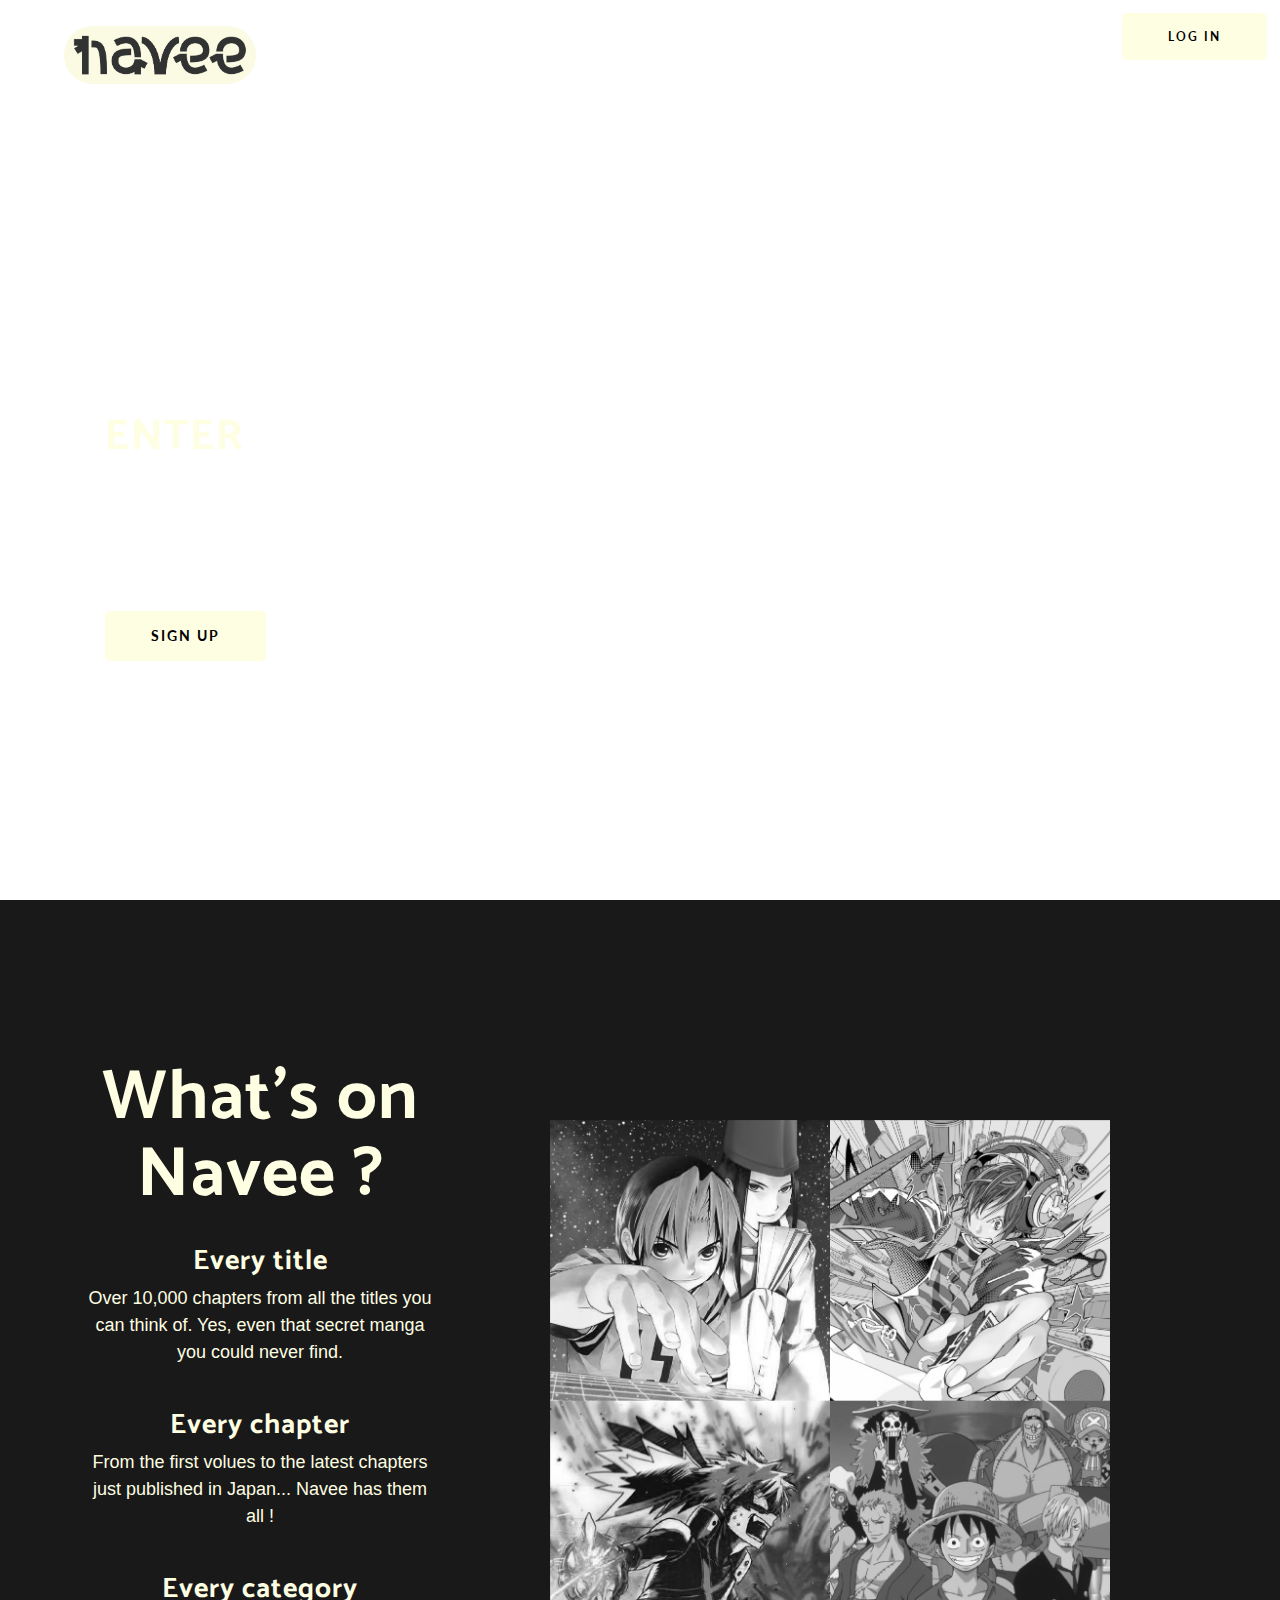
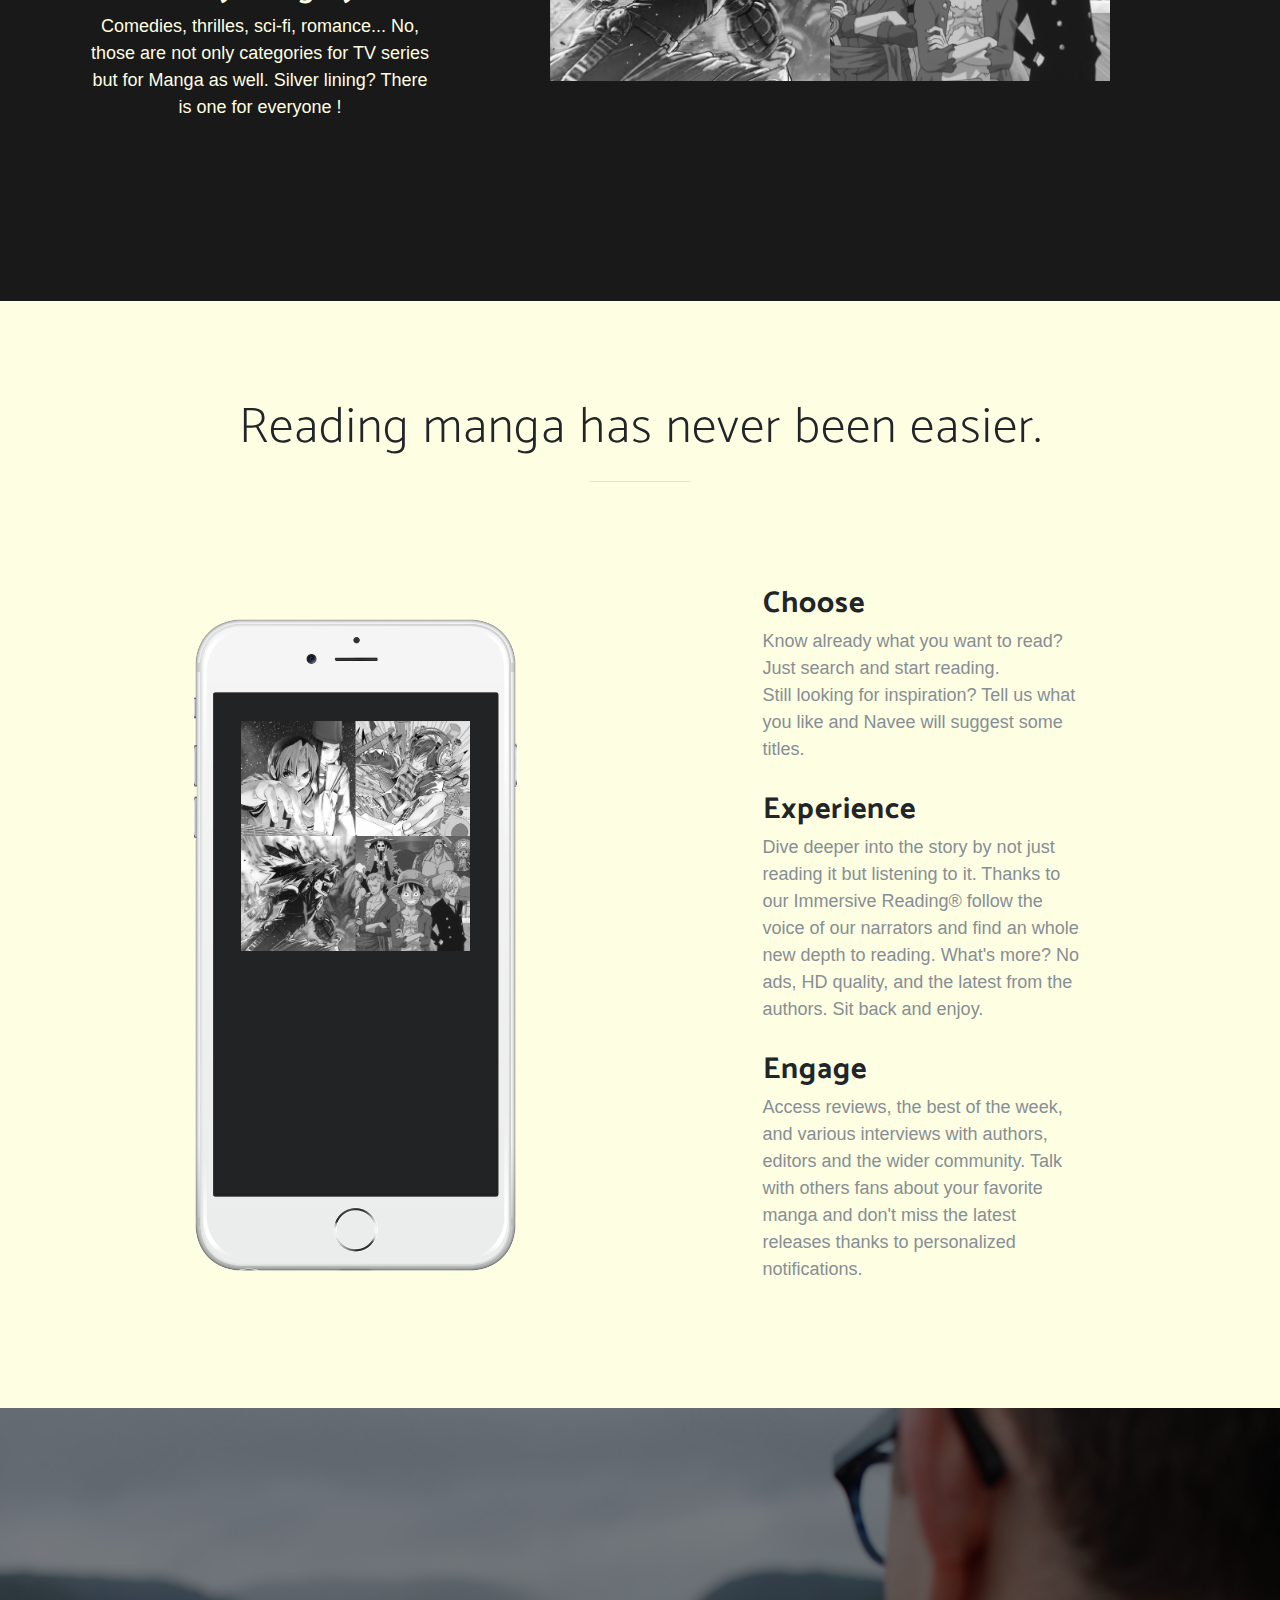
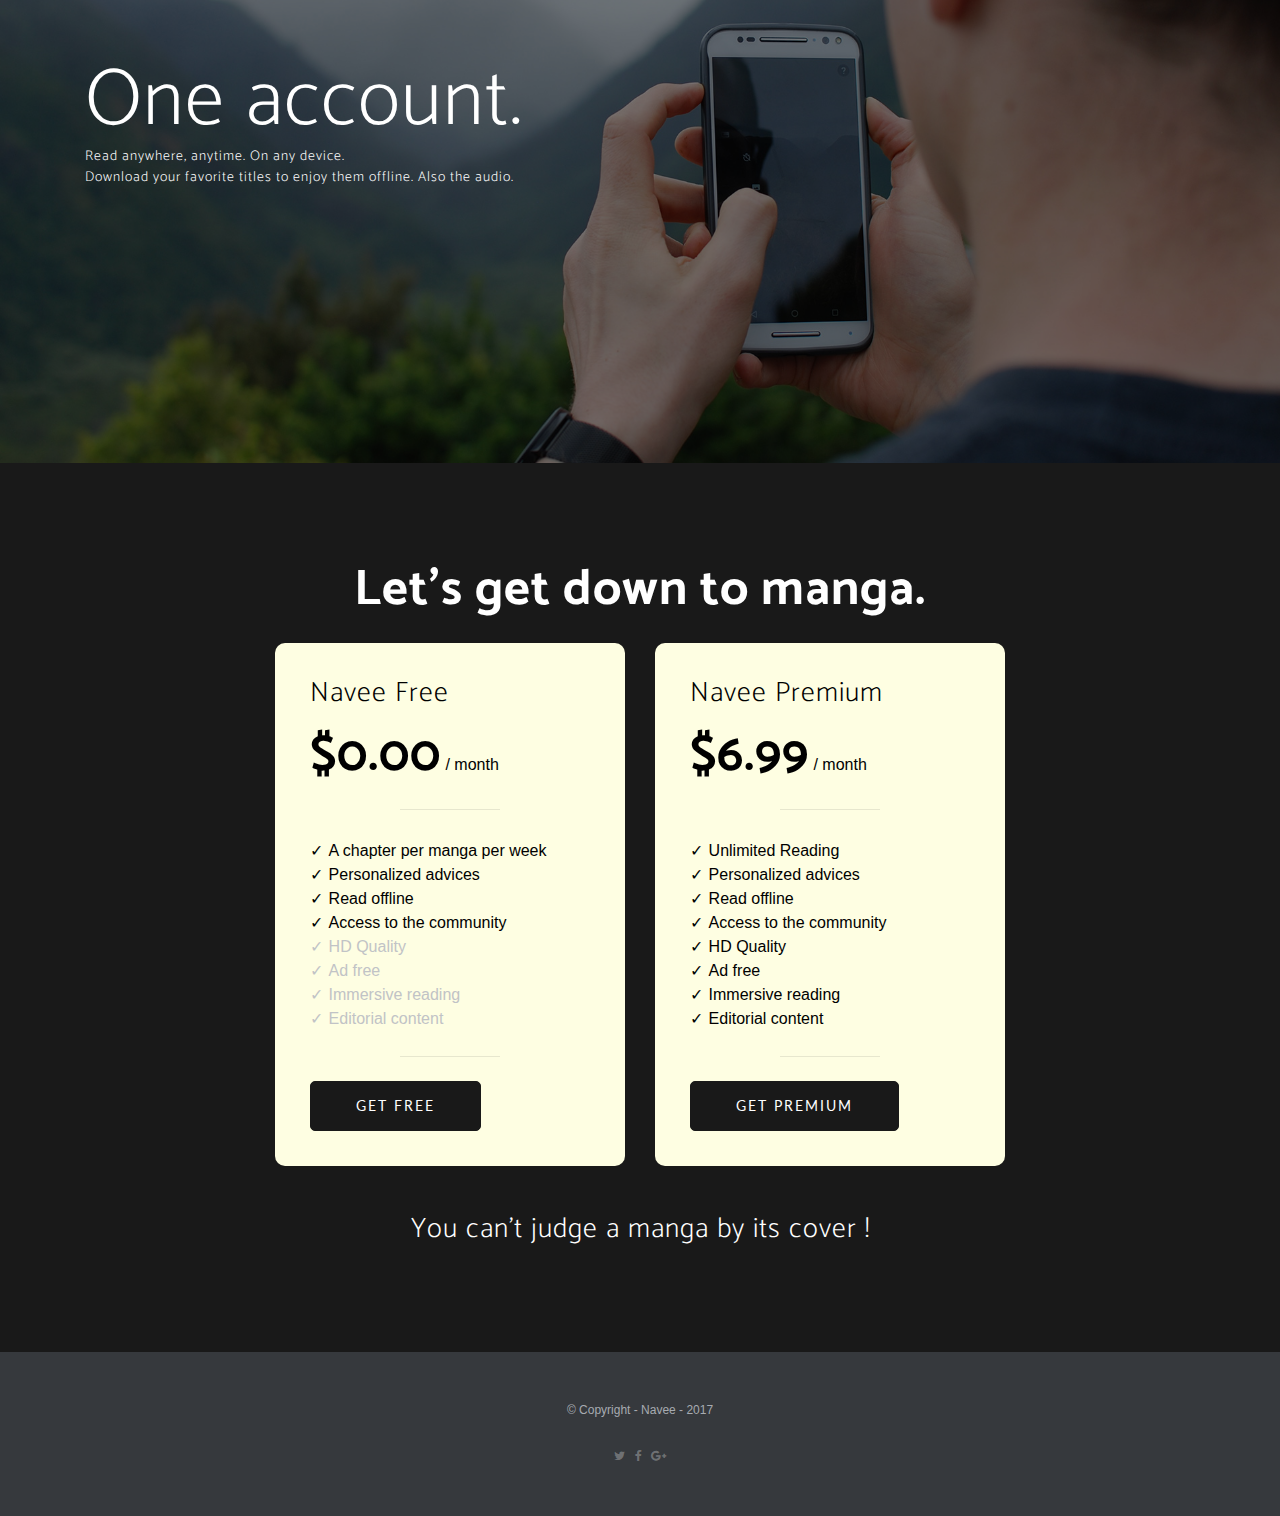
==== index.html @ 45fcb6ca "Update files" ====
<!DOCTYPE html>
<html lang="en">

  <head>

    <meta charset="utf-8">
    <meta name="viewport" content="width=device-width, initial-scale=1, shrink-to-fit=no">
    <meta name="description" content="">
    <meta name="author" content="">

    <title>Navee's Landing Inn | Trying to build the future of online Comics!</title>

    <!-- Bootstrap core CSS -->
    <link href="vendor/bootstrap/css/bootstrap.min.css" rel="stylesheet">

    <!-- Custom fonts for this template -->
    <link rel="stylesheet" href="vendor/font-awesome/css/font-awesome.min.css">
    <link rel="stylesheet" href="vendor/simple-line-icons/css/simple-line-icons.css">
    <link href="https://fonts.googleapis.com/css?family=Lato" rel="stylesheet">
    <link href="https://fonts.googleapis.com/css?family=Catamaran:100,200,300,400,500,600,700,800,900" rel="stylesheet">
    <link href="https://fonts.googleapis.com/css?family=Muli" rel="stylesheet">

    <!-- Plugin CSS -->
    <link rel="stylesheet" href="device-mockups/device-mockups.min.css">

    <!-- Custom styles for this template -->
    <link href="css/new-age.min.css" rel="stylesheet">

  </head>

  <body id="page-top">

    <header class="masthead">
  	  <img alt="" src="img/LOGO_NAVEE.jpg" id="logo">
   	  <a href="#download" class="btn btn-outline btn-xl js-scroll-trigger" id="signin">LOG IN</a>
      <div class="container h-100">
        <div class="row h-100">
          <div class="col-lg-6 my-auto">
            <div class="header-content mx-auto">
              <!--<h1 class="mb-5"><span style="font-weight: bold;"><span style="color:red;">RE</span>IMAGINE MANGAS</span>-->
              <h1 class="mb-5"><span style="font-weight: bold;font-size: 43px;"><span style="color:#FEFEE2;">ENTER</span> A WHOLE NEW WORLD.</span>
              <br>
              <p style="font-size: 30px;">The ultimate manga reading platform</p></h1>
              <a href="#download" class="btn btn-outline btn-xl js-scroll-trigger" id="signup">SIGN UP</a>
            </div>
          </div>
        </div>
      </div>
    </header>

    <section class="download bg-primary text-center" id="download">
      <div class="container">
        <div class="row">
          <div class="col-lg-4 my-auto">
            <div class="device-container justify-content-center">
              <h2 style="font-weight: bold;">What's on Navee ?</h2><br>
              <h3 style="font-weight: bold;">Every title</h3>
              <p>Over 10,000 chapters from all the titles you can think of. Yes, even that secret manga you could never find.</p><br>
              <h3 style="font-weight: bold;">Every chapter</h3>
              <p>From the first volues to the latest chapters just published in Japan... Navee has them all !</p><br>
              <h3 style="font-weight: bold;">Every category</h3>
              <p>Comedies, thrilles, sci-fi, romance... No, those are not only categories for TV series but for Manga as well. Silver lining? There is one for everyone !</p>
            </div>
          </div>
          <div class="col-lg-8 my-auto">
            <div class="container-fluid">
              <img alt="" src="img/CARRE_NAVEE.png" class="img-Mangas" draggable="false">
            </div>
          </div>
        </div>
      </div>
    </section>

    <section class="features" id="features">
      <div class="container">
        <div class="section-heading text-center">
          <h2>Reading manga has never been easier.</h2>
			<!--<p class="text-muted">Check out what you can do with <span style="font-weight: bold;">Navee</span>.</p>-->
          <hr>
        </div>
        <div class="row">
          <div class="col-lg-6 my-auto">
            <div class="device-container">
              <div class="device-mockup iphone6_plus portrait white">
                <div class="device">
                  <div class="screen">
                    <!-- Demo image for screen mockup, you can put an image here, some HTML, an animation, video, or anything else! -->
                    <img src="img/CARRE_NAVEE.png" class="img-fluid img-Mangas" alt="">
                  </div>
                  <div class="button">
                    <!-- You can hook the "home button" to some JavaScript events or just remove it -->
                  </div>
                </div>
              </div>
            </div>
          </div>
          <div class="col-lg-6">
                  <div class="feature-item" style="padding: 5px 0px;text-align: left;">
                    <h3 style="font-weight: bold;">Choose</h3>
                    <p class="text-muted">Know already what you want to read? Just search and start reading.<br>
                    Still looking for inspiration? Tell us what you like and Navee will suggest some titles.</p>
                  </div>
                  <div class="feature-item" style="padding: 5px 0px;text-align: left;">
                    <h3 style="font-weight: bold;">Experience</h3>
                    <p class="text-muted">Dive deeper into the story by not just reading it but listening to it. Thanks to our Immersive Reading&reg; follow the voice of our narrators and find an whole new depth to reading. What's more? No ads, HD quality, and the latest from the authors. Sit back and enjoy.</p>
                  </div>
                  <div class="feature-item" style="padding: 5px 0px;text-align: left;">
                    <h3 style="font-weight: bold;">Engage</h3>
                    <p class="text-muted">Access reviews, the best of the week, and various interviews with authors, editors and the wider community. Talk with others fans about your favorite manga and don't miss the latest releases thanks to personalized notifications.</p>
                  </div>
			</div>
          </div>
		</div>
    </section>

    <section class="cta">
      <div class="cta-content">
        <div class="container">
          <h2>One account.<br>
          <p style="font-size: 14px;">
          Read anywhere, anytime. On any device.<br>
          Download your favorite titles to enjoy them offline. Also the audio.
          </p></h2>
        </div>
      </div>
      <div class="overlay"></div>
    </section>

    <section class="contact bg-primary" id="contact">
      <div class="container">
		<h2 style="font-weight: bold;">Let's get down to manga.</h2>
		<div class="row justify-content-center">
          <div class="col-lg-4 my-auto">
            <div class="container forfait">
            <h3>Navee Free<br />
			<p><h2 style="font-weight: bold;display: inline;">$0.00</h2> / month
            </p></h3>
            <hr><br>
            <ul class="list-unstyled list-forfait" style="margin-top: 2%;">
            	<li>A chapter per manga per week</li>
            	<li>Personalized advices</li>
            	<li>Read offline</li>
            	<li>Access to the community</li>
            	<li class="item-disabled">HD Quality</li>
            	<li class="item-disabled">Ad free</li>
            	<li class="item-disabled">Immersive reading</li>
            	<li class="item-disabled">Editorial content</li>
            </ul>
            <hr><br>
            <a href="#download" class="btn btn-outline btn-xl js-scroll-trigger getnavee">Get Free</a>
            </div>
          </div>
          <div class="col-lg-4 my-auto">
            <div class="container forfait">
            <h3>Navee Premium<br />
			<p><h2 style="font-weight: bold;display: inline;">$6.99</h2> / month
            </p></h3>
            <hr><br>
            <ul class="list-unstyled  list-forfait" style="margin-top: 2%;">
            	<li>Unlimited Reading</li>
            	<li>Personalized advices</li>
            	<li>Read offline</li>
            	<li>Access to the community</li>
            	<li>HD Quality</li>
            	<li>Ad free</li>
            	<li>Immersive reading</li>
            	<li>Editorial content</li>
            </ul>
            <hr><br>
            <a href="#download" class="btn btn-outline btn-xl js-scroll-trigger getnavee">Get Premium</a>
            </div>
          </div>
        </div>
        <br><br>
        <h3>You can't judge a manga by its cover !</h3>
      </div>
    </section>

    <footer>
      <div class="container" id="footer1">
        <p>&copy; Copyright - Navee - 2017</p>
      </div>
      <div class="container" id="footer2">
      	<ul class="list-inline list-social">
          <li class="list-inline-item social-twitter">
            <a href="#">
              <i class="fa fa-twitter"></i>
            </a>
          </li>
          <li class="list-inline-item social-facebook">
            <a href="https://www.facebook.com/naveemanga/" target="_blank">
              <i class="fa fa-facebook"></i>
            </a>
          </li>
          <li class="list-inline-item social-google-plus">
            <a href="#">
              <i class="fa fa-google-plus"></i>
            </a>
          </li>
		  </ul>
      </div>
    </footer>

    <!-- Bootstrap core JavaScript -->
    <script src="vendor/jquery/jquery.min.js"></script>
    <script src="vendor/popper/popper.min.js"></script>
    <script src="vendor/bootstrap/js/bootstrap.min.js"></script>

    <!-- Plugin JavaScript -->
    <script src="vendor/jquery-easing/jquery.easing.min.js"></script>

    <!-- Custom scripts for this template -->
    <script src="js/new-age.min.js"></script>

  </body>

</html>
---- vendor/simple-line-icons/css/simple-line-icons.css ----
@font-face {
  font-family: 'simple-line-icons';
  src: url('../fonts/Simple-Line-Icons.eot?v=2.4.0');
  src: url('../fonts/Simple-Line-Icons.eot?v=2.4.0#iefix') format('embedded-opentype'), url('../fonts/Simple-Line-Icons.woff2?v=2.4.0') format('woff2'), url('../fonts/Simple-Line-Icons.ttf?v=2.4.0') format('truetype'), url('../fonts/Simple-Line-Icons.woff?v=2.4.0') format('woff'), url('../fonts/Simple-Line-Icons.svg?v=2.4.0#simple-line-icons') format('svg');
  font-weight: normal;
  font-style: normal;
}
/*
 Use the following CSS code if you want to have a class per icon.
 Instead of a list of all class selectors, you can use the generic [class*="icon-"] selector, but it's slower:
*/
.icon-user,
.icon-people,
.icon-user-female,
.icon-user-follow,
.icon-user-following,
.icon-user-unfollow,
.icon-login,
.icon-logout,
.icon-emotsmile,
.icon-phone,
.icon-call-end,
.icon-call-in,
.icon-call-out,
.icon-map,
.icon-location-pin,
.icon-direction,
.icon-directions,
.icon-compass,
.icon-layers,
.icon-menu,
.icon-list,
.icon-options-vertical,
.icon-options,
.icon-arrow-down,
.icon-arrow-left,
.icon-arrow-right,
.icon-arrow-up,
.icon-arrow-up-circle,
.icon-arrow-left-circle,
.icon-arrow-right-circle,
.icon-arrow-down-circle,
.icon-check,
.icon-clock,
.icon-plus,
.icon-minus,
.icon-close,
.icon-event,
.icon-exclamation,
.icon-organization,
.icon-trophy,
.icon-screen-smartphone,
.icon-screen-desktop,
.icon-plane,
.icon-notebook,
.icon-mustache,
.icon-mouse,
.icon-magnet,
.icon-energy,
.icon-disc,
.icon-cursor,
.icon-cursor-move,
.icon-crop,
.icon-chemistry,
.icon-speedometer,
.icon-shield,
.icon-screen-tablet,
.icon-magic-wand,
.icon-hourglass,
.icon-graduation,
.icon-ghost,
.icon-game-controller,
.icon-fire,
.icon-eyeglass,
.icon-envelope-open,
.icon-envelope-letter,
.icon-bell,
.icon-badge,
.icon-anchor,
.icon-wallet,
.icon-vector,
.icon-speech,
.icon-puzzle,
.icon-printer,
.icon-present,
.icon-playlist,
.icon-pin,
.icon-picture,
.icon-handbag,
.icon-globe-alt,
.icon-globe,
.icon-folder-alt,
.icon-folder,
.icon-film,
.icon-feed,
.icon-drop,
.icon-drawer,
.icon-docs,
.icon-doc,
.icon-diamond,
.icon-cup,
.icon-calculator,
.icon-bubbles,
.icon-briefcase,
.icon-book-open,
.icon-basket-loaded,
.icon-basket,
.icon-bag,
.icon-action-undo,
.icon-action-redo,
.icon-wrench,
.icon-umbrella,
.icon-trash,
.icon-tag,
.icon-support,
.icon-frame,
.icon-size-fullscreen,
.icon-size-actual,
.icon-shuffle,
.icon-share-alt,
.icon-share,
.icon-rocket,
.icon-question,
.icon-pie-chart,
.icon-pencil,
.icon-note,
.icon-loop,
.icon-home,
.icon-grid,
.icon-graph,
.icon-microphone,
.icon-music-tone-alt,
.icon-music-tone,
.icon-earphones-alt,
.icon-earphones,
.icon-equalizer,
.icon-like,
.icon-dislike,
.icon-control-start,
.icon-control-rewind,
.icon-control-play,
.icon-control-pause,
.icon-control-forward,
.icon-control-end,
.icon-volume-1,
.icon-volume-2,
.icon-volume-off,
.icon-calendar,
.icon-bulb,
.icon-chart,
.icon-ban,
.icon-bubble,
.icon-camrecorder,
.icon-camera,
.icon-cloud-download,
.icon-cloud-upload,
.icon-envelope,
.icon-eye,
.icon-flag,
.icon-heart,
.icon-info,
.icon-key,
.icon-link,
.icon-lock,
.icon-lock-open,
.icon-magnifier,
.icon-magnifier-add,
.icon-magnifier-remove,
.icon-paper-clip,
.icon-paper-plane,
.icon-power,
.icon-refresh,
.icon-reload,
.icon-settings,
.icon-star,
.icon-symbol-female,
.icon-symbol-male,
.icon-target,
.icon-credit-card,
.icon-paypal,
.icon-social-tumblr,
.icon-social-twitter,
.icon-social-facebook,
.icon-social-instagram,
.icon-social-linkedin,
.icon-social-pinterest,
.icon-social-github,
.icon-social-google,
.icon-social-reddit,
.icon-social-skype,
.icon-social-dribbble,
.icon-social-behance,
.icon-social-foursqare,
.icon-social-soundcloud,
.icon-social-spotify,
.icon-social-stumbleupon,
.icon-social-youtube,
.icon-social-dropbox,
.icon-social-vkontakte,
.icon-social-steam {
  font-family: 'simple-line-icons';
  speak: none;
  font-style: normal;
  font-weight: normal;
  font-variant: normal;
  text-transform: none;
  line-height: 1;
  /* Better Font Rendering =========== */
  -webkit-font-smoothing: antialiased;
  -moz-osx-font-smoothing: grayscale;
}
.icon-user:before {
  content: "\e005";
}
.icon-people:before {
  content: "\e001";
}
.icon-user-female:before {
  content: "\e000";
}
.icon-user-follow:before {
  content: "\e002";
}
.icon-user-following:before {
  content: "\e003";
}
.icon-user-unfollow:before {
  content: "\e004";
}
.icon-login:before {
  content: "\e066";
}
.icon-logout:before {
  content: "\e065";
}
.icon-emotsmile:before {
  content: "\e021";
}
.icon-phone:before {
  content: "\e600";
}
.icon-call-end:before {
  content: "\e048";
}
.icon-call-in:before {
  content: "\e047";
}
.icon-call-out:before {
  content: "\e046";
}
.icon-map:before {
  content: "\e033";
}
.icon-location-pin:before {
  content: "\e096";
}
.icon-direction:before {
  content: "\e042";
}
.icon-directions:before {
  content: "\e041";
}
.icon-compass:before {
  content: "\e045";
}
.icon-layers:before {
  content: "\e034";
}
.icon-menu:before {
  content: "\e601";
}
.icon-list:before {
  content: "\e067";
}
.icon-options-vertical:before {
  content: "\e602";
}
.icon-options:before {
  content: "\e603";
}
.icon-arrow-down:before {
  content: "\e604";
}
.icon-arrow-left:before {
  content: "\e605";
}
.icon-arrow-right:before {
  content: "\e606";
}
.icon-arrow-up:before {
  content: "\e607";
}
.icon-arrow-up-circle:before {
  content: "\e078";
}
.icon-arrow-left-circle:before {
  content: "\e07a";
}
.icon-arrow-right-circle:before {
  content: "\e079";
}
.icon-arrow-down-circle:before {
  content: "\e07b";
}
.icon-check:before {
  content: "\e080";
}
.icon-clock:before {
  content: "\e081";
}
.icon-plus:before {
  content: "\e095";
}
.icon-minus:before {
  content: "\e615";
}
.icon-close:before {
  content: "\e082";
}
.icon-event:before {
  content: "\e619";
}
.icon-exclamation:before {
  content: "\e617";
}
.icon-organization:before {
  content: "\e616";
}
.icon-trophy:before {
  content: "\e006";
}
.icon-screen-smartphone:before {
  content: "\e010";
}
.icon-screen-desktop:before {
  content: "\e011";
}
.icon-plane:before {
  content: "\e012";
}
.icon-notebook:before {
  content: "\e013";
}
.icon-mustache:before {
  content: "\e014";
}
.icon-mouse:before {
  content: "\e015";
}
.icon-magnet:before {
  content: "\e016";
}
.icon-energy:before {
  content: "\e020";
}
.icon-disc:before {
  content: "\e022";
}
.icon-cursor:before {
  content: "\e06e";
}
.icon-cursor-move:before {
  content: "\e023";
}
.icon-crop:before {
  content: "\e024";
}
.icon-chemistry:before {
  content: "\e026";
}
.icon-speedometer:before {
  content: "\e007";
}
.icon-shield:before {
  content: "\e00e";
}
.icon-screen-tablet:before {
  content: "\e00f";
}
.icon-magic-wand:before {
  content: "\e017";
}
.icon-hourglass:before {
  content: "\e018";
}
.icon-graduation:before {
  content: "\e019";
}
.icon-ghost:before {
  content: "\e01a";
}
.icon-game-controller:before {
  content: "\e01b";
}
.icon-fire:before {
  content: "\e01c";
}
.icon-eyeglass:before {
  content: "\e01d";
}
.icon-envelope-open:before {
  content: "\e01e";
}
.icon-envelope-letter:before {
  content: "\e01f";
}
.icon-bell:before {
  content: "\e027";
}
.icon-badge:before {
  content: "\e028";
}
.icon-anchor:before {
  content: "\e029";
}
.icon-wallet:before {
  content: "\e02a";
}
.icon-vector:before {
  content: "\e02b";
}
.icon-speech:before {
  content: "\e02c";
}
.icon-puzzle:before {
  content: "\e02d";
}
.icon-printer:before {
  content: "\e02e";
}
.icon-present:before {
  content: "\e02f";
}
.icon-playlist:before {
  content: "\e030";
}
.icon-pin:before {
  content: "\e031";
}
.icon-picture:before {
  content: "\e032";
}
.icon-handbag:before {
  content: "\e035";
}
.icon-globe-alt:before {
  content: "\e036";
}
.icon-globe:before {
  content: "\e037";
}
.icon-folder-alt:before {
  content: "\e039";
}
.icon-folder:before {
  content: "\e089";
}
.icon-film:before {
  content: "\e03a";
}
.icon-feed:before {
  content: "\e03b";
}
.icon-drop:before {
  content: "\e03e";
}
.icon-drawer:before {
  content: "\e03f";
}
.icon-docs:before {
  content: "\e040";
}
.icon-doc:before {
  content: "\e085";
}
.icon-diamond:before {
  content: "\e043";
}
.icon-cup:before {
  content: "\e044";
}
.icon-calculator:before {
  content: "\e049";
}
.icon-bubbles:before {
  content: "\e04a";
}
.icon-briefcase:before {
  content: "\e04b";
}
.icon-book-open:before {
  content: "\e04c";
}
.icon-basket-loaded:before {
  content: "\e04d";
}
.icon-basket:before {
  content: "\e04e";
}
.icon-bag:before {
  content: "\e04f";
}
.icon-action-undo:before {
  content: "\e050";
}
.icon-action-redo:before {
  content: "\e051";
}
.icon-wrench:before {
  content: "\e052";
}
.icon-umbrella:before {
  content: "\e053";
}
.icon-trash:before {
  content: "\e054";
}
.icon-tag:before {
  content: "\e055";
}
.icon-support:before {
  content: "\e056";
}
.icon-frame:before {
  content: "\e038";
}
.icon-size-fullscreen:before {
  content: "\e057";
}
.icon-size-actual:before {
  content: "\e058";
}
.icon-shuffle:before {
  content: "\e059";
}
.icon-share-alt:before {
  content: "\e05a";
}
.icon-share:before {
  content: "\e05b";
}
.icon-rocket:before {
  content: "\e05c";
}
.icon-question:before {
  content: "\e05d";
}
.icon-pie-chart:before {
  content: "\e05e";
}
.icon-pencil:before {
  content: "\e05f";
}
.icon-note:before {
  content: "\e060";
}
.icon-loop:before {
  content: "\e064";
}
.icon-home:before {
  content: "\e069";
}
.icon-grid:before {
  content: "\e06a";
}
.icon-graph:before {
  content: "\e06b";
}
.icon-microphone:before {
  content: "\e063";
}
.icon-music-tone-alt:before {
  content: "\e061";
}
.icon-music-tone:before {
  content: "\e062";
}
.icon-earphones-alt:before {
  content: "\e03c";
}
.icon-earphones:before {
  content: "\e03d";
}
.icon-equalizer:before {
  content: "\e06c";
}
.icon-like:before {
  content: "\e068";
}
.icon-dislike:before {
  content: "\e06d";
}
.icon-control-start:before {
  content: "\e06f";
}
.icon-control-rewind:before {
  content: "\e070";
}
.icon-control-play:before {
  content: "\e071";
}
.icon-control-pause:before {
  content: "\e072";
}
.icon-control-forward:before {
  content: "\e073";
}
.icon-control-end:before {
  content: "\e074";
}
.icon-volume-1:before {
  content: "\e09f";
}
.icon-volume-2:before {
  content: "\e0a0";
}
.icon-volume-off:before {
  content: "\e0a1";
}
.icon-calendar:before {
  content: "\e075";
}
.icon-bulb:before {
  content: "\e076";
}
.icon-chart:before {
  content: "\e077";
}
.icon-ban:before {
  content: "\e07c";
}
.icon-bubble:before {
  content: "\e07d";
}
.icon-camrecorder:before {
  content: "\e07e";
}
.icon-camera:before {
  content: "\e07f";
}
.icon-cloud-download:before {
  content: "\e083";
}
.icon-cloud-upload:before {
  content: "\e084";
}
.icon-envelope:before {
  content: "\e086";
}
.icon-eye:before {
  content: "\e087";
}
.icon-flag:before {
  content: "\e088";
}
.icon-heart:before {
  content: "\e08a";
}
.icon-info:before {
  content: "\e08b";
}
.icon-key:before {
  content: "\e08c";
}
.icon-link:before {
  content: "\e08d";
}
.icon-lock:before {
  content: "\e08e";
}
.icon-lock-open:before {
  content: "\e08f";
}
.icon-magnifier:before {
  content: "\e090";
}
.icon-magnifier-add:before {
  content: "\e091";
}
.icon-magnifier-remove:before {
  content: "\e092";
}
.icon-paper-clip:before {
  content: "\e093";
}
.icon-paper-plane:before {
  content: "\e094";
}
.icon-power:before {
  content: "\e097";
}
.icon-refresh:before {
  content: "\e098";
}
.icon-reload:before {
  content: "\e099";
}
.icon-settings:before {
  content: "\e09a";
}
.icon-star:before {
  content: "\e09b";
}
.icon-symbol-female:before {
  content: "\e09c";
}
.icon-symbol-male:before {
  content: "\e09d";
}
.icon-target:before {
  content: "\e09e";
}
.icon-credit-card:before {
  content: "\e025";
}
.icon-paypal:before {
  content: "\e608";
}
.icon-social-tumblr:before {
  content: "\e00a";
}
.icon-social-twitter:before {
  content: "\e009";
}
.icon-social-facebook:before {
  content: "\e00b";
}
.icon-social-instagram:before {
  content: "\e609";
}
.icon-social-linkedin:before {
  content: "\e60a";
}
.icon-social-pinterest:before {
  content: "\e60b";
}
.icon-social-github:before {
  content: "\e60c";
}
.icon-social-google:before {
  content: "\e60d";
}
.icon-social-reddit:before {
  content: "\e60e";
}
.icon-social-skype:before {
  content: "\e60f";
}
.icon-social-dribbble:before {
  content: "\e00d";
}
.icon-social-behance:before {
  content: "\e610";
}
.icon-social-foursqare:before {
  content: "\e611";
}
.icon-social-soundcloud:before {
  content: "\e612";
}
.icon-social-spotify:before {
  content: "\e613";
}
.icon-social-stumbleupon:before {
  content: "\e614";
}
.icon-social-youtube:before {
  content: "\e008";
}
.icon-social-dropbox:before {
  content: "\e00c";
}
.icon-social-vkontakte:before {
  content: "\e618";
}
.icon-social-steam:before {
  content: "\e620";
}
---- device-mockups/device-mockups.min.css ----
.device-mockup{position:relative;width:100%;padding-bottom:61.775701%}.device-mockup>.device{position:absolute;top:0;bottom:0;left:0;right:0;width:100%;height:100%;background-size:100% 100%;background-repeat:no-repeat;background-image:url(macbook/macbook.png)}.device-mockup>.device>.screen{position:absolute;top:11.0438729%;bottom:14.6747352%;left:13.364486%;right:13.364486%;overflow:hidden}.device-mockup>.device>.button{position:absolute;top:0;left:0;display:none;overflow:hidden;border-radius:100%;-webkit-border-radius:100%;-moz-border-radius:100%;cursor:pointer}.device-mockup.imac{padding-bottom:81.230769%}.device-mockup.imac>.device{background-image:url(imac/imac.png)}.device-mockup.imac>.device>.screen{top:8.20707071%;bottom:31.6919192%;left:6.61538462%;right:6.61538462%}.device-mockup.macbook{padding-bottom:61.775701%}.device-mockup.macbook>.device{background-image:url(macbook/macbook.png)}.device-mockup.macbook>.device>.screen{top:11.0438729%;bottom:14.6747352%;left:13.364486%;right:13.364486%}.device-mockup.macbook_2015{padding-bottom:57.5%}.device-mockup.macbook_2015.grey>.device,.device-mockup.macbook_2015>.device{background-image:url(macbook_2015/grey.png)}.device-mockup.macbook_2015.silver>.device,.device-mockup.macbook_2015>.device{background-image:url(macbook_2015/silver.png)}.device-mockup.macbook_2015.gold>.device,.device-mockup.macbook_2015>.device{background-image:url(macbook_2015/gold.png)}.device-mockup.macbook_2015>.device>.screen{top:7.5%;bottom:10.9%;left:12.46%;right:12.56%}.device-mockup.iphone5,.device-mockup.iphone5.portrait{padding-bottom:210.57%}.device-mockup.iphone5.landscape{padding-bottom:47.49%}.device-mockup.iphone5.black>.device,.device-mockup.iphone5.portrait.black>.device,.device-mockup.iphone5>.device{background-image:url(iphone5/iphone5_port_black.png)}.device-mockup.iphone5.landscape.black>.device,.device-mockup.iphone5.landscape>.device{background-image:url(iphone5/iphone5_land_black.png)}.device-mockup.iphone5.portrait.white>.device,.device-mockup.iphone5.white>.device{background-image:url(iphone5/iphone5_port_white.png)}.device-mockup.iphone5.landscape.white>.device{background-image:url(iphone5/iphone5_land_white.png)}.device-mockup.iphone5.portrait>.device>.screen,.device-mockup.iphone5>.device>.screen{top:14.78%;bottom:13.78%;left:8.77%;right:7.77%}.device-mockup.iphone5.landscape>.device>.screen{top:7.422488%;bottom:8.422488%;left:14.919127%;right:14.019127%}.device-mockup.iphone5.portrait>.device>.button,.device-mockup.iphone5>.device>.button{display:block;top:88.3%;bottom:2.5%;left:40%;right:40%}.device-mockup.iphone5.landscape>.device>.button{display:block;top:40%;bottom:41%;left:88.4%;right:2.3%}.device-mockup.iphone_se,.device-mockup.iphone_se.portrait{padding-bottom:209.83%}.device-mockup.iphone_se.landscape{padding-bottom:47.66%}.device-mockup.iphone_se.black>.device,.device-mockup.iphone_se.portrait.black>.device,.device-mockup.iphone_se>.device{background-image:url(iphone_se/iphone_se_port_black.png)}.device-mockup.iphone_se.landscape.black>.device,.device-mockup.iphone_se.landscape>.device{background-image:url(iphone_se/iphone_se_land_black.png)}.device-mockup.iphone_se.portrait.white>.device,.device-mockup.iphone_se.white>.device{background-image:url(iphone_se/iphone_se_port_white.png)}.device-mockup.iphone_se.landscape.white>.device{background-image:url(iphone_se/iphone_se_land_white.png)}.device-mockup.iphone_se.gold>.device,.device-mockup.iphone_se.portrait.gold>.device{background-image:url(iphone_se/iphone_se_port_gold.png)}.device-mockup.iphone_se.landscape.gold>.device{background-image:url(iphone_se/iphone_se_land_gold.png)}.device-mockup.iphone_se.portrait.rose>.device,.device-mockup.iphone_se.rose>.device{background-image:url(iphone_se/iphone_se_port_rose.png)}.device-mockup.iphone_se.landscape.rose>.device{background-image:url(iphone_se/iphone_se_land_rose.png)}.device-mockup.iphone_se.portrait>.device>.screen,.device-mockup.iphone_se>.device>.screen{top:16.28%;bottom:16.28%;left:11.77%;right:11.77%}.device-mockup.iphone_se.landscape>.device>.screen{top:11.722488%;bottom:11.722488%;left:16.0191273%;right:16.0191273%}.device-mockup.iphone_se.portrait>.device>.button,.device-mockup.iphone_se>.device>.button{display:block;top:86.3%;bottom:5.5%;left:42%;right:42%}.device-mockup.iphone_se.landscape>.device>.button{display:block;top:42%;bottom:42%;left:86.4%;right:5.1%}.device-mockup.iphone6,.device-mockup.iphone6.portrait{padding-bottom:207.19%}.device-mockup.iphone6.landscape{padding-bottom:48.76%}.device-mockup.iphone6.black>.device,.device-mockup.iphone6.portrait.black>.device,.device-mockup.iphone6>.device{background-image:url(iphone_6/iphone_6_port_black.png)}.device-mockup.iphone6.landscape.black>.device,.device-mockup.iphone6.landscape>.device{background-image:url(iphone_6/iphone_6_land_black.png)}.device-mockup.iphone6.portrait.white>.device,.device-mockup.iphone6.white>.device{background-image:url(iphone_6/iphone_6_port_white.png)}.device-mockup.iphone6.landscape.white>.device{background-image:url(iphone_6/iphone_6_land_white.png)}.device-mockup.iphone6.gold>.device,.device-mockup.iphone6.portrait.gold>.device{background-image:url(iphone_6/iphone_6_port_gold.png)}.device-mockup.iphone6.landscape.gold>.device{background-image:url(iphone_6/iphone_6_land_gold.png)}.device-mockup.iphone6.portrait>.device>.screen,.device-mockup.iphone6>.device>.screen{top:12.58%;bottom:12.88%;left:6.77%;right:6.77%}.device-mockup.iphone6.landscape>.device>.screen{top:6.77%;bottom:6.77%;left:12.58%;right:12.88%}.device-mockup.iphone6.portrait>.device>.button,.device-mockup.iphone6>.device>.button{display:block;top:88.6%;bottom:3.2%;left:42%;right:42%}.device-mockup.iphone6.landscape>.device>.button{display:block;top:42%;bottom:42%;left:88.6%;right:3.2%}.device-mockup.iphone6_plus,.device-mockup.iphone6_plus.portrait{padding-bottom:201.76%}.device-mockup.iphone6_plus.landscape{padding-bottom:49.56%}.device-mockup.iphone6_plus.black>.device,.device-mockup.iphone6_plus.portrait.black>.device,.device-mockup.iphone6_plus>.device{background-image:url(iphone_6_plus/iphone_6_plus_black_port.png)}.device-mockup.iphone6_plus.landscape.black>.device,.device-mockup.iphone6_plus.landscape>.device{background-image:url(iphone_6_plus/iphone_6_plus_black_land.png)}.device-mockup.iphone6_plus.portrait.white>.device,.device-mockup.iphone6_plus.white>.device{background-image:url(iphone_6_plus/iphone_6_plus_white_port.png)}.device-mockup.iphone6_plus.landscape.white>.device{background-image:url(iphone_6_plus/iphone_6_plus_white_land.png)}.device-mockup.iphone6_plus.gold>.device,.device-mockup.iphone6_plus.portrait.gold>.device{background-image:url(iphone_6_plus/iphone_6_plus_gold_port.png)}.device-mockup.iphone6_plus.landscape.gold>.device{background-image:url(iphone_6_plus/iphone_6_plus_gold_land.png)}.device-mockup.iphone6_plus.portrait>.device>.screen,.device-mockup.iphone6_plus>.device>.screen{top:11.58%;bottom:11.58%;left:5.97%;right:5.97%}.device-mockup.iphone6_plus.landscape>.device>.screen{top:5.97%;bottom:5.97%;left:11.38%;right:11.58%}.device-mockup.iphone6_plus.portrait>.device>.button,.device-mockup.iphone6_plus>.device>.button{display:block;top:89.9%;bottom:3.2%;left:43%;right:43%}.device-mockup.iphone6_plus.landscape>.device>.button{display:block;top:43%;bottom:43%;left:89.9%;right:3.2%}.device-mockup.ipad,.device-mockup.ipad.portrait{padding-bottom:128.406276%}.device-mockup.ipad.landscape{padding-bottom:79.9086758%}.device-mockup.ipad.black>.device,.device-mockup.ipad.portrait.black>.device,.device-mockup.ipad>.device{background-image:url(ipad/ipad_port_black.png)}.device-mockup.ipad.portrait.white>.device,.device-mockup.ipad.white>.device{background-image:url(ipad/ipad_port_white.png)}.device-mockup.ipad.landscape.black>.device,.device-mockup.ipad.landscape>.device{background-image:url(ipad/ipad_land_black.png)}.device-mockup.ipad.landscape.white>.device{background-image:url(ipad/ipad_land_white.png)}.device-mockup.ipad.portrait>.device>.screen,.device-mockup.ipad>.device>.screen{top:12.025723%;bottom:12.154341%;left:13.45995%;right:13.45995%}.device-mockup.ipad.landscape>.device>.screen{top:13.87755102%;bottom:13.87755102%;left:11.5459883%;right:11.5459883%}.device-mockup.ipad.portrait>.device>.button,.device-mockup.ipad>.device>.button{display:block;top:90.2%;bottom:5.5%;left:47.3%;right:47.3%}.device-mockup.ipad.landscape>.device>.button{display:block;top:47.3%;bottom:47.3%;left:90.8%;right:4.9%}.device-mockup.ipad_air,.device-mockup.ipad_air.portrait{padding-bottom:141.27%}.device-mockup.ipad_air.landscape{padding-bottom:70.79%}.device-mockup.ipad_air.grey>.device,.device-mockup.ipad_air.portrait.grey>.device,.device-mockup.ipad_air>.device{background-image:url(ipad_air/ipad_air_gray_port.png)}.device-mockup.ipad_air.portrait.silver>.device,.device-mockup.ipad_air.silver>.device{background-image:url(ipad_air/ipad_air_silver_port.png)}.device-mockup.ipad_air.landscape.grey>.device,.device-mockup.ipad_air.landscape>.device{background-image:url(ipad_air/ipad_air_gray_land.png)}.device-mockup.ipad_air.landscape.silver>.device{background-image:url(ipad_air/ipad_air_silver_land.png)}.device-mockup.ipad_air.portrait>.device>.screen,.device-mockup.ipad_air>.device>.screen{top:9.025723%;bottom:9.154341%;left:7.45995%;right:6.45995%}.device-mockup.ipad_air.landscape>.device>.screen{top:6.877551%;bottom:6.877551%;left:9.545988%;right:9.545988%}.device-mockup.ipad_air.portrait>.device>.button,.device-mockup.ipad_air>.device>.button{display:block;top:93.2%;bottom:2.5%;left:47.3%;right:47.3%}.device-mockup.ipad_air.landscape>.device>.button{display:block;top:47.3%;bottom:47.3%;left:93.1%;right:2.1%}.device-mockup.ipad_air_2,.device-mockup.ipad_air_2.portrait{padding-bottom:141.38%}.device-mockup.ipad_air_2.landscape{padding-bottom:70.73%}.device-mockup.ipad_air_2.grey>.device,.device-mockup.ipad_air_2.portrait.grey>.device,.device-mockup.ipad_air_2>.device{background-image:url(ipad_air_2/ipad_air_2_gray_port.png)}.device-mockup.ipad_air_2.portrait.silver>.device,.device-mockup.ipad_air_2.silver>.device{background-image:url(ipad_air_2/ipad_air_2_silver_port.png)}.device-mockup.ipad_air_2.gold>.device,.device-mockup.ipad_air_2.portrait.gold>.device{background-image:url(ipad_air_2/ipad_air_2_gold_port.png)}.device-mockup.ipad_air_2.landscape.grey>.device,.device-mockup.ipad_air_2.landscape>.device{background-image:url(ipad_air_2/ipad_air_2_gray_land.png)}.device-mockup.ipad_air_2.landscape.silver>.device{background-image:url(ipad_air_2/ipad_air_2_silver_land.png)}.device-mockup.ipad_air_2.landscape.gold>.device{background-image:url(ipad_air_2/ipad_air_2_gold_land.png)}.device-mockup.ipad_air_2.portrait>.device>.screen,.device-mockup.ipad_air_2>.device>.screen{top:9.025723%;bottom:8.854341%;left:6.15995%;right:6.15995%}.device-mockup.ipad_air_2.landscape>.device>.screen{top:6.277551%;bottom:6.277551%;left:8.545988%;right:8.545988%}.device-mockup.ipad_air_2.portrait>.device>.button,.device-mockup.ipad_air_2>.device>.button{display:block;top:93.2%;bottom:2.1%;left:46.3%;right:46.5%}.device-mockup.ipad_air_2.landscape>.device>.button{display:block;top:46.5%;bottom:46.8%;left:93.5%;right:1.9%}.device-mockup.ipad_pro,.device-mockup.ipad_pro.portrait{padding-bottom:138.63%}.device-mockup.ipad_pro.landscape{padding-bottom:72.14%}.device-mockup.ipad_pro.grey>.device,.device-mockup.ipad_pro.portrait.grey>.device,.device-mockup.ipad_pro>.device{background-image:url(ipad_pro/ipad_pro_port_black.png)}.device-mockup.ipad_pro.portrait.silver>.device,.device-mockup.ipad_pro.silver>.device{background-image:url(ipad_pro/ipad_pro_port_silver.png)}.device-mockup.ipad_pro.gold>.device,.device-mockup.ipad_pro.portrait.gold>.device{background-image:url(ipad_pro/ipad_pro_port_gold.png)}.device-mockup.ipad_pro.landscape.grey>.device,.device-mockup.ipad_pro.landscape>.device{background-image:url(ipad_pro/ipad_pro_land_black.png)}.device-mockup.ipad_pro.landscape.silver>.device{background-image:url(ipad_pro/ipad_pro_land_silver.png)}.device-mockup.ipad_pro.landscape.gold>.device{background-image:url(ipad_pro/ipad_pro_land_gold.png)}.device-mockup.ipad_pro.portrait>.device>.screen,.device-mockup.ipad_pro>.device>.screen{top:7.025723%;bottom:6.854341%;left:5.15995%;right:5.15995%}.device-mockup.ipad_pro.landscape>.device>.screen{top:5.177551%;bottom:5.177551%;left:6.945988%;right:6.945988%}.device-mockup.ipad_pro.portrait>.device>.button,.device-mockup.ipad_pro>.device>.button{display:block;top:94.9%;bottom:1.5%;left:47.3%;right:47.1%}.device-mockup.ipad_pro.landscape>.device>.button{display:block;top:47.5%;bottom:47.5%;left:94.8%;right:1.5%}.device-mockup.galaxy_s3,.device-mockup.galaxy_s3.portrait{padding-bottom:178.787879%}.device-mockup.galaxy_s3.landscape{padding-bottom:55.9322034%}.device-mockup.galaxy_s3.black>.device,.device-mockup.galaxy_s3.portrait.black>.device,.device-mockup.galaxy_s3>.device{background-image:url(galaxy_s3/s3_port_black.png)}.device-mockup.galaxy_s3.landscape.black>.device,.device-mockup.galaxy_s3.landscape>.device{background-image:url(galaxy_s3/s3_land_black.png)}.device-mockup.galaxy_s3.portrait.white>.device,.device-mockup.galaxy_s3.white>.device{background-image:url(galaxy_s3/s3_port_white.png)}.device-mockup.galaxy_s3.landscape.white>.device{background-image:url(galaxy_s3/s3_land_white.png)}.device-mockup.galaxy_s3.portrait>.device>.screen,.device-mockup.galaxy_s3>.device>.screen{top:12.3728814%;bottom:15.5367232%;left:13.8383838%;right:13.8383838%}.device-mockup.galaxy_s3.landscape>.device>.screen{top:13.8383838%;bottom:13.8383838%;left:12.3728814%;right:15.5367232%}.device-mockup.galaxy_s5,.device-mockup.galaxy_s5.portrait{padding-bottom:194.188862%}.device-mockup.galaxy_s5.landscape{padding-bottom:51.496259%}.device-mockup.galaxy_s5.black>.device,.device-mockup.galaxy_s5.portrait.black>.device,.device-mockup.galaxy_s5>.device{background-image:url(galaxy_s5/galaxy_s5_port_black.png)}.device-mockup.galaxy_s5.landscape.black>.device,.device-mockup.galaxy_s5.landscape>.device{background-image:url(galaxy_s5/galaxy_s5_land_black.png)}.device-mockup.galaxy_s5.portrait.white>.device,.device-mockup.galaxy_s5.white>.device{background-image:url(galaxy_s5/galaxy_s5_port_white.png)}.device-mockup.galaxy_s5.landscape.white>.device{background-image:url(galaxy_s5/galaxy_s5_land_white.png)}.device-mockup.galaxy_s5.portrait>.device>.screen,.device-mockup.galaxy_s5>.device>.screen{top:10.2%;bottom:10.1%;left:6.3%;right:6.4%}.device-mockup.galaxy_s5.landscape>.device>.screen{top:6.6%;bottom:6.2%;left:10.15%;right:10%}.device-mockup.galaxy_tab4,.device-mockup.galaxy_tab4.landscape{padding-bottom:72.689464%}.device-mockup.galaxy_tab4.black>.device,.device-mockup.galaxy_tab4.landscape.black>.device,.device-mockup.galaxy_tab4>.device{background-image:url(galaxy_tab4/galaxy_tab4_land_black.png)}.device-mockup.galaxy_tab4.landscape.white>.device,.device-mockup.galaxy_tab4.white>.device{background-image:url(galaxy_tab4/galaxy_tab4_land_white.png)}.device-mockup.galaxy_tab4.landscape>.device>.screen,.device-mockup.galaxy_tab4>.device>.screen{top:11.5%;bottom:11.5%;left:5.4%;right:5.2%}.device-mockup.lumia920,.device-mockup.lumia920.portrait{padding-bottom:172.796353%}.device-mockup.lumia920.landscape{padding-bottom:56.3330381%}.device-mockup.lumia920.portrait>.device,.device-mockup.lumia920>.device{background-image:url(lumia920/lumia920_port.png)}.device-mockup.lumia920.landscape>.device{background-image:url(lumia920/lumia920_land.png)}.device-mockup.lumia920.portrait>.device>.screen,.device-mockup.lumia920>.device>.screen{top:10.6420405%;bottom:18.9973615%;left:13.5258359%;right:13.5258359%}.device-mockup.lumia920.landscape>.device>.screen{top:12.2641509%;bottom:12.2641509%;left:10.5403012%;right:18.6005314%}.device-mockup.nexus7,.device-mockup.nexus7.portrait{padding-bottom:156.521739%}.device-mockup.nexus7.landscape{padding-bottom:63.6678201%}.device-mockup.nexus7.portrait>.device,.device-mockup.nexus7>.device{background-image:url(nexus7/nexus7_port.png)}.device-mockup.nexus7.landscape>.device{background-image:url(nexus7/nexus7_land.png)}.device-mockup.nexus7.portrait>.device>.screen,.device-mockup.nexus7>.device>.screen{top:13.1365741%;bottom:12.7893519%;left:13.7681159%;right:13.7681159%}.device-mockup.nexus7.landscape>.device>.screen{top:13.7681159%;bottom:13.7681159%;left:13.0911188%;right:13.0911188%}.device-mockup.surface,.device-mockup.surface.landscape{padding-bottom:64.7584973%}.device-mockup.surface.landscape>.device,.device-mockup.surface>.device{background-image:url(surface/surface.png)}.device-mockup.surface.landscape>.device>.screen,.device-mockup.surface>.device>.screen{top:14.5488029%;bottom:14.9171271%;left:9.36195587%;right:9.36195587%}.device-mockup.samsung_tv,.device-mockup.samsung_tv.landscape{padding-bottom:64.68%}.device-mockup.samsung_tv.landscape>.device,.device-mockup.samsung_tv>.device{background-image:url(samsung_tv/samsung_tv.png)}.device-mockup.samsung_tv.landscape>.device>.screen,.device-mockup.samsung_tv>.device>.screen{top:2.148803%;bottom:12.817127%;left:1.261956%;right:1.361956%}
---- css/new-age.min.css ----
/*!
 * Start Bootstrap - New Age v4.0.0-beta (http://startbootstrap.com/template-overviews/new-age)
 * Copyright 2013-2017 Start Bootstrap
 * Licensed under MIT (https://github.com/BlackrockDigital/startbootstrap-new-age/blob/master/LICENSE)
 */body,html{width:100%;height:100%;}body{/*font-family:Muli,Helvetica,Arial,sans-serif*/font-family: Arial, Helvetica, Verdana, sans-serif;}a{color:#fdcc52;-webkit-transition:all .35s;-moz-transition:all .35s;transition:all .35s}a:focus,a:hover{color:#fcbd20}hr{max-width:100px;margin:25px auto 0;border-width:1px;border-color:rgba(34,34,34,.1)}hr.light{border-color:#fff}h1,h2,h3,h4,h5,h6{font-family:Catamaran,Helvetica,Arial,sans-serif;font-weight:200;letter-spacing:1px}p{font-size:18px;line-height:1.5;margin-bottom:20px}section{padding:100px 0}section h2{font-size:50px}#mainNav{border-color:rgba(34,34,34,.05);background-color:#fff;-webkit-transition:all .35s;-moz-transition:all .35s;transition:all .35s;font-family:Catamaran,Helvetica,Arial,sans-serif;font-weight:200;letter-spacing:1px}#mainNav .navbar-brand{color:#fdcc52;font-family:Catamaran,Helvetica,Arial,sans-serif;font-weight:200;letter-spacing:1px}#mainNav .navbar-brand:focus,#mainNav .navbar-brand:hover{color:#fcbd20}#mainNav .navbar-toggler{font-size:12px;padding:8px 10px;color:#222}#mainNav .navbar-nav>li>a{font-size:11px;font-family:Lato,Helvetica,Arial,sans-serif;letter-spacing:2px;text-transform:uppercase}#mainNav .navbar-nav>li>a.active{color:#fdcc52!important;background-color:transparent}#mainNav .navbar-nav>li>a.active:hover{background-color:transparent}#mainNav .navbar-nav>li>a,#mainNav .navbar-nav>li>a:focus{color:#222}#mainNav .navbar-nav>li>a:focus:hover,#mainNav .navbar-nav>li>a:hover{color:#fdcc52}@media (min-width:992px){#mainNav{border-color:transparent;background-color:transparent}#mainNav .navbar-brand{color:fade(white,70%)}#mainNav .navbar-brand:focus,#mainNav .navbar-brand:hover{color:#fff}#mainNav .navbar-nav>li>a,#mainNav .navbar-nav>li>a:focus{color:rgba(255,255,255,.7)}#mainNav .navbar-nav>li>a:focus:hover,#mainNav .navbar-nav>li>a:hover{color:#fff}#mainNav.navbar-shrink{border-color:rgba(34,34,34,.1);background-color:#fff}#mainNav.navbar-shrink .navbar-brand{color:#222}#mainNav.navbar-shrink .navbar-brand:focus,#mainNav.navbar-shrink .navbar-brand:hover{color:#fdcc52}#mainNav.navbar-shrink .navbar-nav>li>a,#mainNav.navbar-shrink .navbar-nav>li>a:focus{color:#222}#mainNav.navbar-shrink .navbar-nav>li>a:focus:hover,#mainNav.navbar-shrink .navbar-nav>li>a:hover{color:#fdcc52}}header.masthead{position:relative;width:100%;padding-top:250px;padding-bottom:100px;color:#fff;background:url(../img/COUVERTURE_WEB_NAVEE.png);background-repeat: no-repeat;background-size: cover;}header.masthead .header-content{max-width:500px;margin-bottom:100px;text-align:center}header.masthead .header-content h1{font-size:30px}header.masthead .device-container{max-width:325px;margin-right:auto;margin-left:auto}header.masthead .device-container .screen img{border-radius:3px}@media (min-width:992px){header.masthead{height:100vh;min-height:775px;padding-top:0;padding-bottom:0}header.masthead .header-content{margin-bottom:0;text-align:left}header.masthead .header-content h1{font-size:50px}header.masthead .device-container{max-width:325px}}section.download{position:relative;padding:150px 0}section.download h2{font-size:50px;margin-top:0}section.download .badges .badge-link{display:block;margin-bottom:25px}section.download .badges .badge-link:last-child{margin-bottom:0}section.download .badges .badge-link img{height:60px}@media (min-width:768px){section.download .badges .badge-link{display:inline-block;margin-bottom:0}}@media (min-width:768px){section.download h2{font-size:70px}}section.features .section-heading{margin-bottom:100px}section.features .section-heading h2{margin-top:0}section.features .section-heading p{margin-bottom:0}section.features .device-container,section.features .feature-item{max-width:325px;margin:0 auto}section.features .device-container{margin-bottom:100px}@media (min-width:992px){section.features .device-container{margin-bottom:0}}section.features .feature-item{padding-top:50px;padding-bottom:50px;text-align:center}section.features .feature-item h3{font-size:30px}section.features .feature-item i{font-size:80px;display:block;margin-bottom:15px;background:-webkit-linear-gradient(to left,#7b4397,#dc2430);background:linear-gradient(to left,#7b4397,#dc2430);-webkit-background-clip:text;-webkit-text-fill-color:transparent}section.cta{position:relative;padding:250px 0;background-image:url(../img/bg-cta.jpg);background-position:center;-webkit-background-size:cover;-moz-background-size:cover;-o-background-size:cover;background-size:cover}section.cta .cta-content{position:relative;z-index:1}section.cta .cta-content h2{font-size:50px;max-width:450px;margin-top:0;margin-bottom:25px;color:#fff}@media (min-width:768px){section.cta .cta-content h2{font-size:80px}}section.cta .overlay{position:absolute;top:0;left:0;width:100%;height:100%;background-color:rgba(0,0,0,.5)}section.contact{text-align:center}section.contact h2{margin-top:0;margin-bottom:25px}section.contact h2 i{color:#dd4b39}section.contact ul.list-social{margin-bottom:0}section.contact ul.list-social li a{font-size:40px;line-height:80px;display:block;width:80px;height:80px;color:#fff;border-radius:100%}section.contact ul.list-social li.social-twitter a{background-color:#1da1f2}section.contact ul.list-social li.social-twitter a:hover{background-color:#0d95e8}section.contact ul.list-social li.social-facebook a{background-color:#3b5998}section.contact ul.list-social li.social-facebook a:hover{background-color:#344e86}section.contact ul.list-social li.social-google-plus a{background-color:#dd4b39}section.contact ul.list-social li.social-google-plus a:hover{background-color:#d73925}footer{padding:25px 0;text-align:center;color:#a7abb1;background-color:#36393d;}footer p{font-size:12px;margin:0}footer ul{margin-bottom:0}footer ul li a{font-size:12px;color:rgba(255,255,255,.3)}footer ul li a.active,footer ul li a:active,footer ul li a:focus,footer ul li a:hover{text-decoration:none}.bg-primary{background:#fdcc52;background:-webkit-linear-gradient(#fdcc52,#fdc539);background:linear-gradient(#fdcc52,#fdc539)}.text-primary{color:#fdcc52}.no-gutter>[class*=col-]{padding-right:0;padding-left:0}.btn-outline{color:#fff;border:1px solid;border-color:#fff}.btn-outline.active,.btn-outline:active,.btn-outline:focus,.btn-outline:hover{color:#fff;border-color:#fdcc52;background-color:#fdcc52}.btn{border-radius:300px;font-family:Lato,Helvetica,Arial,sans-serif;letter-spacing:2px;text-transform:uppercase}.btn-xl{font-size:11px;padding:15px 45px}#footer1{margin-left:5%;display:inline;}#footer2{margin-right:5%;display:inline;}#contact{background:#191919!important;color:white;}.emoji{display:inline;width:1em;}#signup{font-weight:bold;background-color:#FEFEE2;border-color: #FEFEE2;font-size: 14px;border-radius: 5px;color:black;}#signin{font-weight:bold;float:right;margin-right: 1%;margin-top:1%;background-color:#FEFEE2;border-color: #FEFEE2;font-size: 12px;border-radius: 5px;color: black;}.img-Mangas{width: 100%;padding: 10%;}device-container h3{font-weight: bold;}.button-SignUp:hover{background-color: #f10000;border-color: #f10000;}.forfait{background-color: #FEFEE2;color: black;padding: 10%;border-radius: 10px;text-align: left;}.forfait:hover{margin-top: -2%;margin-left: -1%;box-shadow: 8px 8px 12px #555;}.item-disabled{color:#c1c3c6;}.getnavee{background-color:#191919;border-color: #191919;font-size: 14px;border-radius: 5px;}.list-forfait li:before{content: "✓";margin-right: 2%;}@media (max-width: 991px){.col-lg-4 {padding-top:40px;}}@media (max-width: 991px){#signin {position: absolute;top:0;right:0;}}#logo{width: 15%;margin-left: 5%;margin-top: 2%;border-radius: 30px;}@media (max-width: 991px){#logo {position:absolute;left: 0;top: 0;width: 35%;border-radius: 15px;}}#download{background:#191919!important;color:#FEFEE2}#features{background:#FEFEE2;}
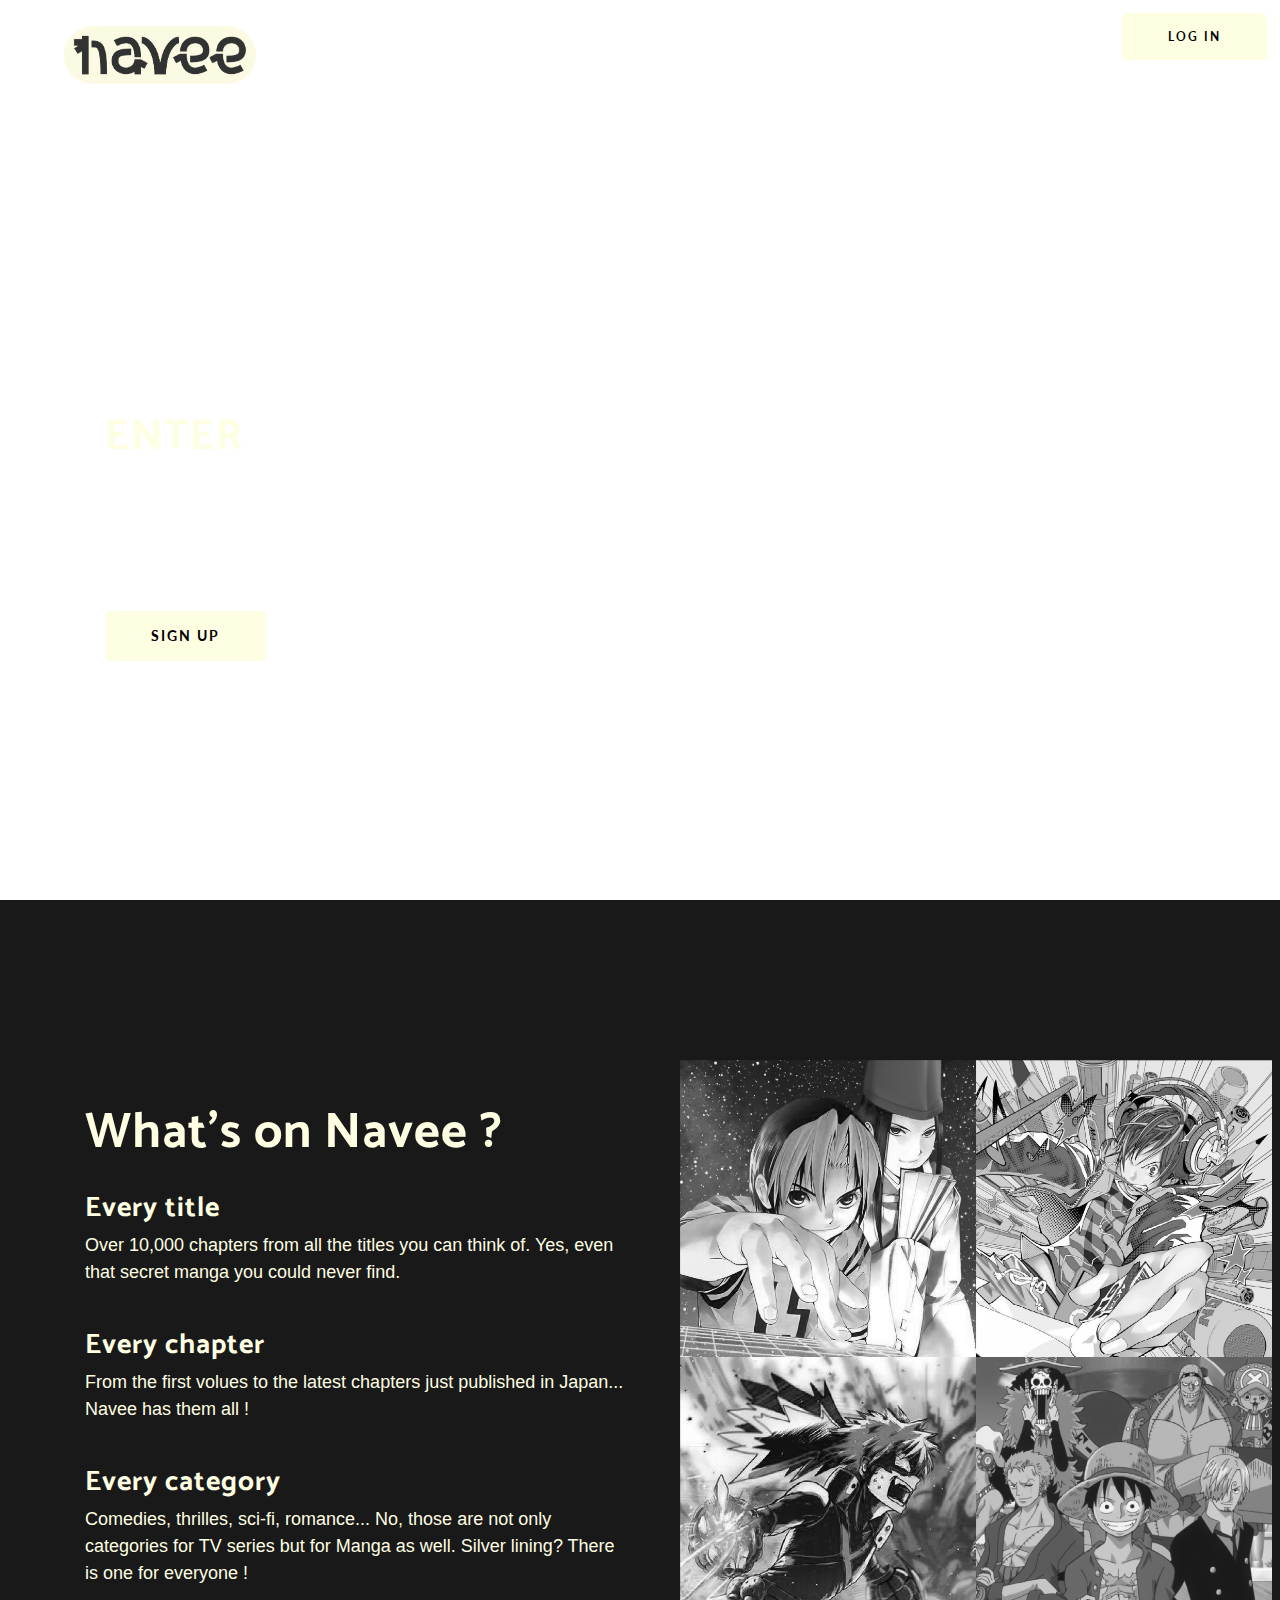
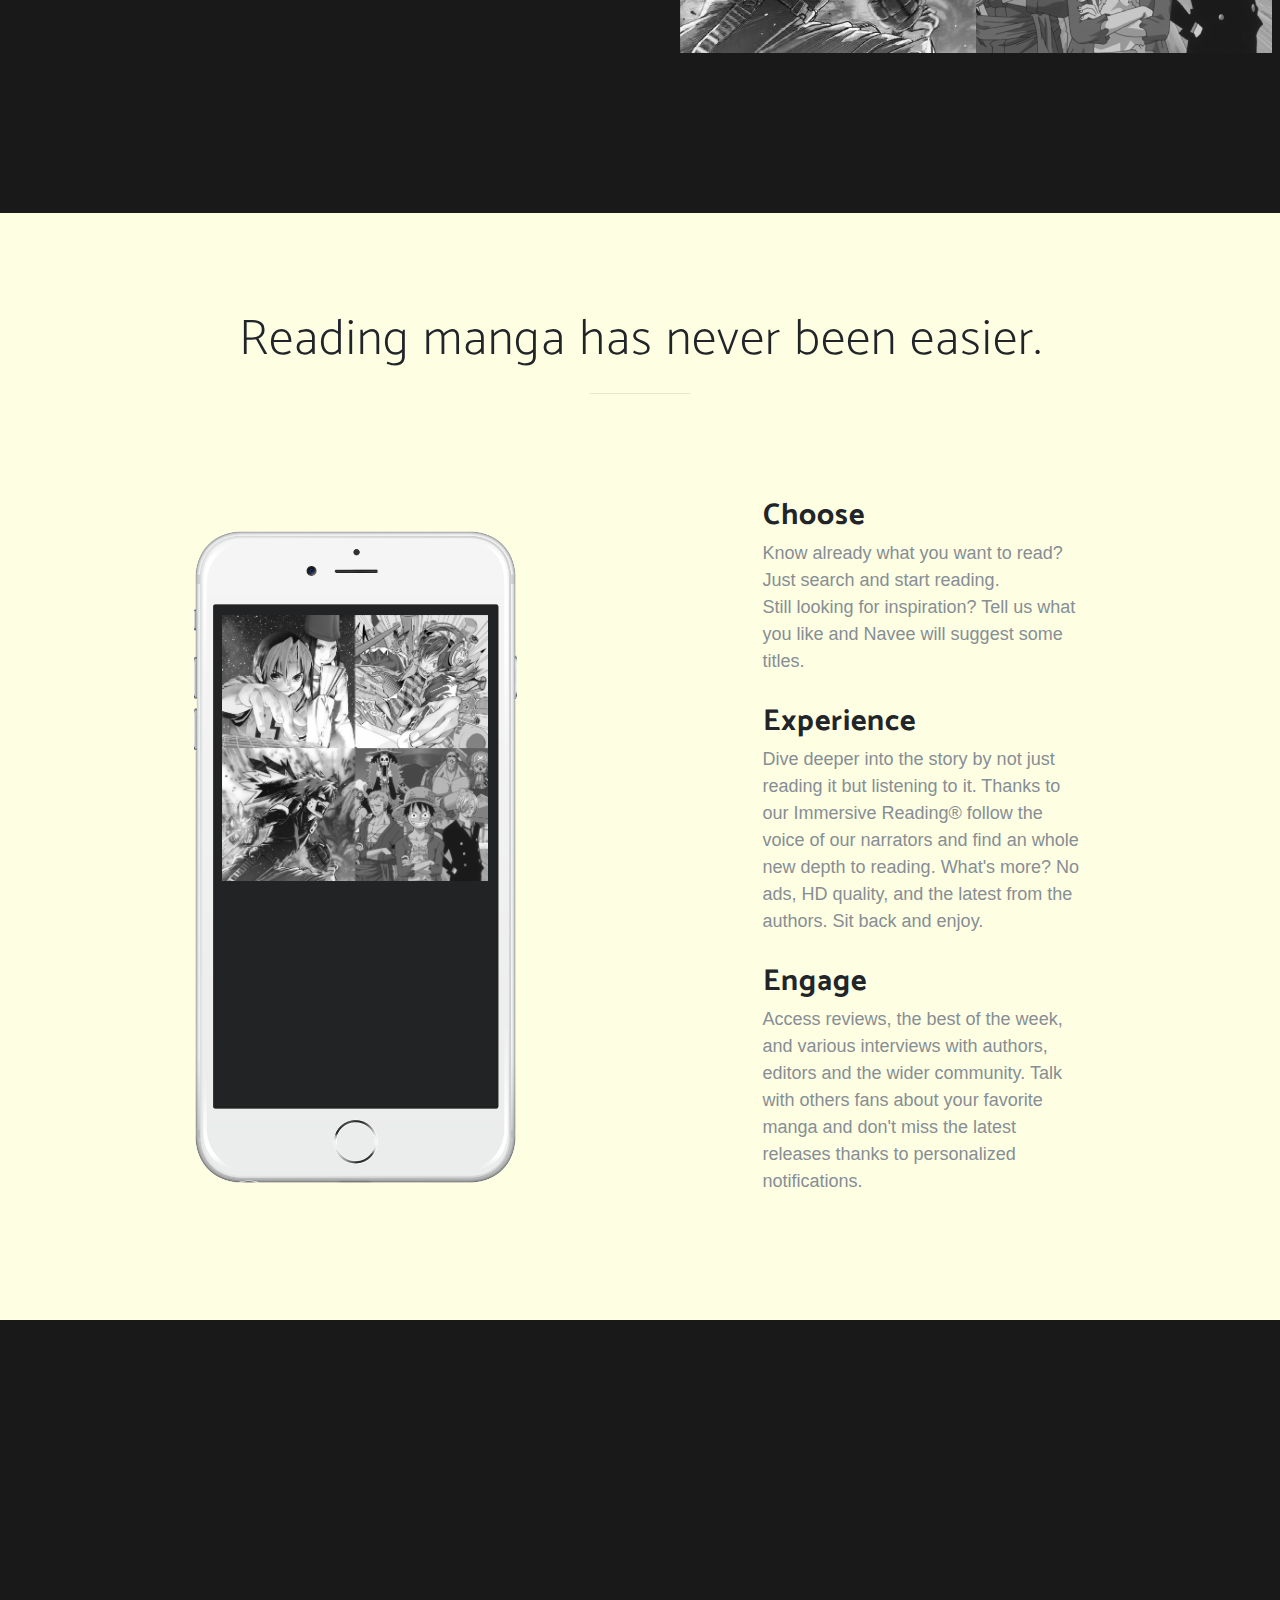
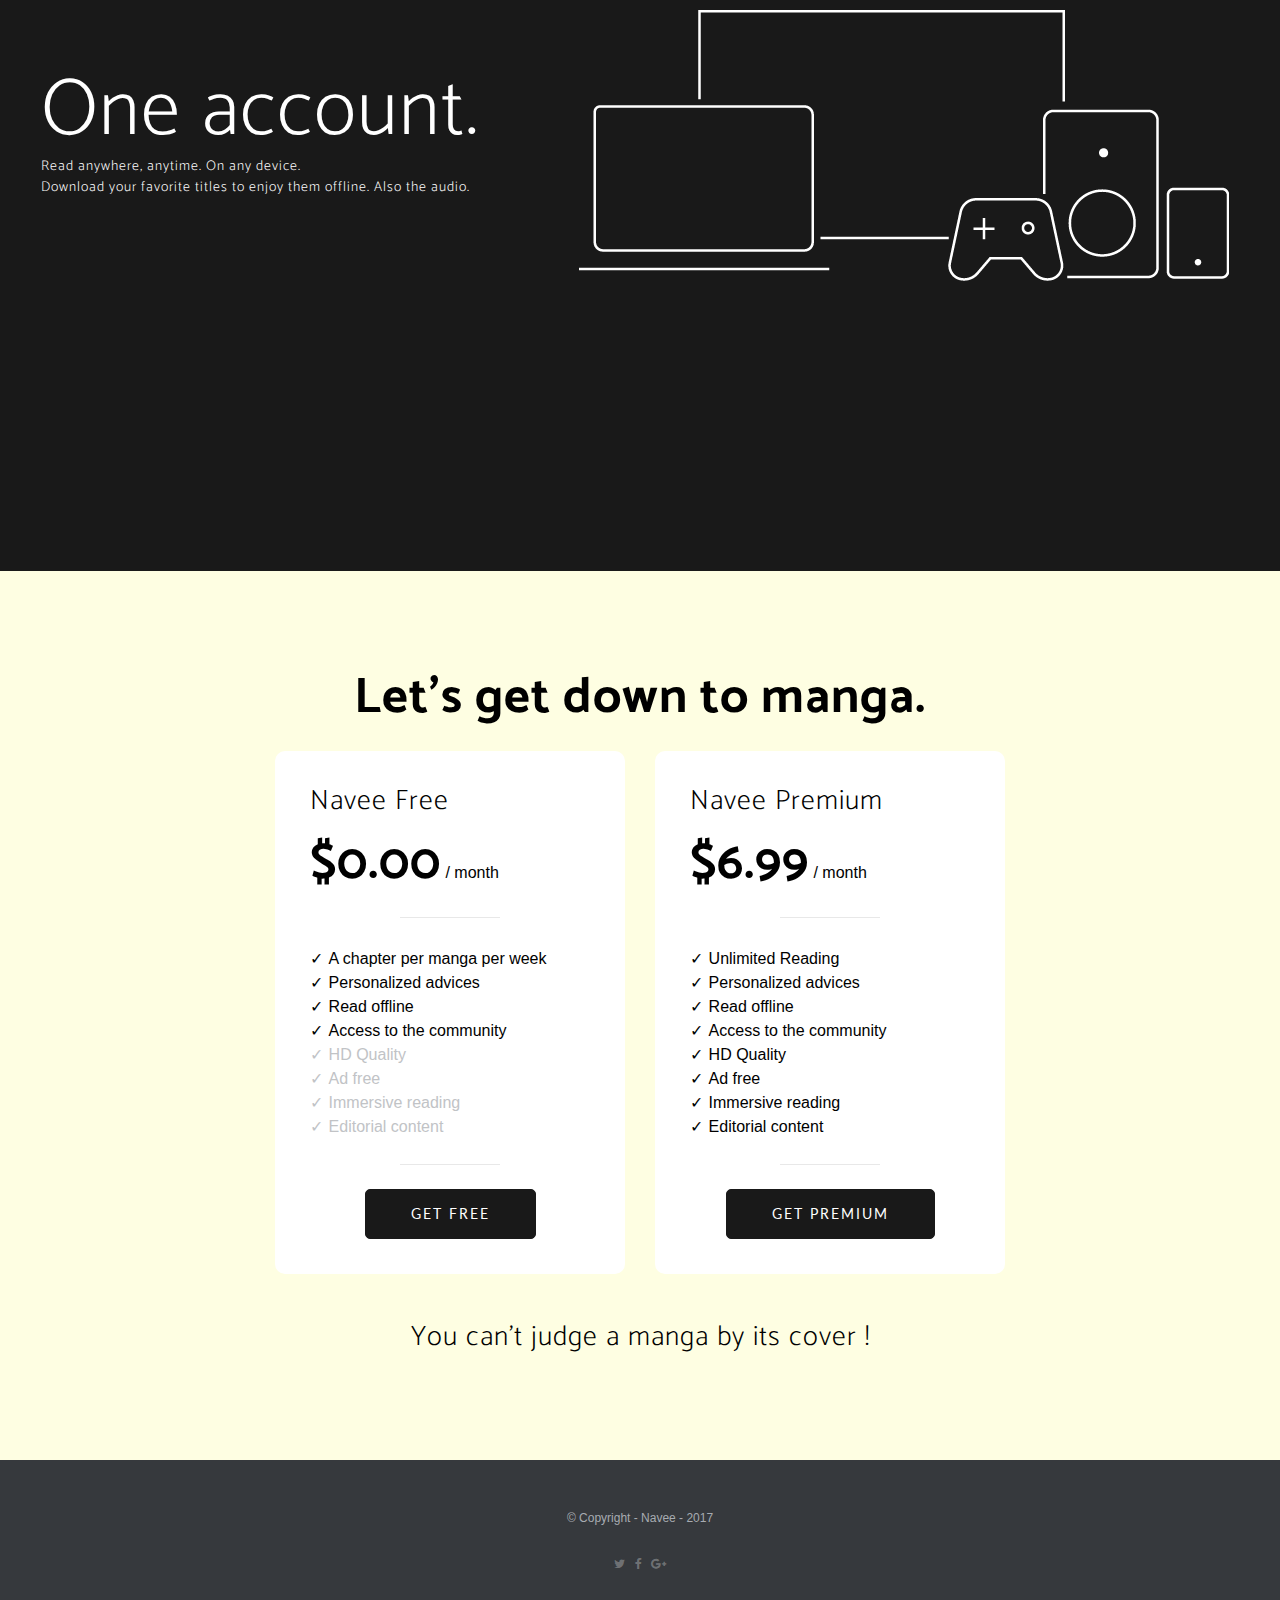
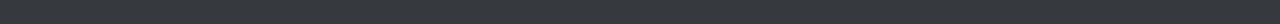
==== commit 772e4814: "Update files" ====
--- a/index.html
+++ b/index.html
@@ -50,10 +50,10 @@
 
     <section class="download bg-primary text-center" id="download">
       <div class="container">
-        <div class="row">
-          <div class="col-lg-4 my-auto">
+        <div class="row"><h2></h2>
+          <div class="col-lg-6 my-auto" style="text-align: left;">
             <div class="device-container justify-content-center">
-              <h2 style="font-weight: bold;">What's on Navee ?</h2><br>
+              <h2 style="font-weight: bold;font-size: 50px;">What's on Navee ?</h2><br>
               <h3 style="font-weight: bold;">Every title</h3>
               <p>Over 10,000 chapters from all the titles you can think of. Yes, even that secret manga you could never find.</p><br>
               <h3 style="font-weight: bold;">Every chapter</h3>
@@ -62,7 +62,7 @@
               <p>Comedies, thrilles, sci-fi, romance... No, those are not only categories for TV series but for Manga as well. Silver lining? There is one for everyone !</p>
             </div>
           </div>
-          <div class="col-lg-8 my-auto">
+          <div class="col-lg-6 my-auto">
             <div class="container-fluid">
               <img alt="" src="img/CARRE_NAVEE.png" class="img-Mangas" draggable="false">
             </div>
@@ -115,13 +115,22 @@
 
     <section class="cta">
       <div class="cta-content">
-        <div class="container">
-          <h2>One account.<br>
-          <p style="font-size: 14px;">
-          Read anywhere, anytime. On any device.<br>
-          Download your favorite titles to enjoy them offline. Also the audio.
-          </p></h2>
-        </div>
+        <div class="row justify-content-center">
+		   <div class="col-lg- my-auto" style="padding: 30px;">
+			<div class="container">
+			  <h2>One account.<br>
+			  <p style="font-size: 14px;">
+			  Read anywhere, anytime. On any device.<br>
+			  Download your favorite titles to enjoy them offline. Also the audio.
+			  </p></h2>
+			</div>
+		   </div>
+		   <div class="col-lg- my-auto" style="padding: 30px;">
+			<div class="container">
+			<img src="img/all-devicesAB.png" alt="" class="img-Mangas" style="width: 100%;">
+			</div>
+		   </div>
+		 </div>
       </div>
       <div class="overlay"></div>
     </section>
@@ -147,7 +156,9 @@
             	<li class="item-disabled">Editorial content</li>
             </ul>
             <hr><br>
-            <a href="#download" class="btn btn-outline btn-xl js-scroll-trigger getnavee">Get Free</a>
+			<div class="text-center">
+            <a href="#download" class="btn btn-outline btn-xl js-scroll-trigger getnavee text-center">Get Free</a>
+			</div>
             </div>
           </div>
           <div class="col-lg-4 my-auto">
@@ -167,7 +178,9 @@
             	<li>Editorial content</li>
             </ul>
             <hr><br>
+            <div class="text-center">
             <a href="#download" class="btn btn-outline btn-xl js-scroll-trigger getnavee">Get Premium</a>
+			</div>
             </div>
           </div>
         </div>
--- a/css/new-age.min.css
+++ b/css/new-age.min.css
@@ -2,4 +2,4 @@
  * Start Bootstrap - New Age v4.0.0-beta (http://startbootstrap.com/template-overviews/new-age)
  * Copyright 2013-2017 Start Bootstrap
  * Licensed under MIT (https://github.com/BlackrockDigital/startbootstrap-new-age/blob/master/LICENSE)
- */body,html{width:100%;height:100%;}body{/*font-family:Muli,Helvetica,Arial,sans-serif*/font-family: Arial, Helvetica, Verdana, sans-serif;}a{color:#fdcc52;-webkit-transition:all .35s;-moz-transition:all .35s;transition:all .35s}a:focus,a:hover{color:#fcbd20}hr{max-width:100px;margin:25px auto 0;border-width:1px;border-color:rgba(34,34,34,.1)}hr.light{border-color:#fff}h1,h2,h3,h4,h5,h6{font-family:Catamaran,Helvetica,Arial,sans-serif;font-weight:200;letter-spacing:1px}p{font-size:18px;line-height:1.5;margin-bottom:20px}section{padding:100px 0}section h2{font-size:50px}#mainNav{border-color:rgba(34,34,34,.05);background-color:#fff;-webkit-transition:all .35s;-moz-transition:all .35s;transition:all .35s;font-family:Catamaran,Helvetica,Arial,sans-serif;font-weight:200;letter-spacing:1px}#mainNav .navbar-brand{color:#fdcc52;font-family:Catamaran,Helvetica,Arial,sans-serif;font-weight:200;letter-spacing:1px}#mainNav .navbar-brand:focus,#mainNav .navbar-brand:hover{color:#fcbd20}#mainNav .navbar-toggler{font-size:12px;padding:8px 10px;color:#222}#mainNav .navbar-nav>li>a{font-size:11px;font-family:Lato,Helvetica,Arial,sans-serif;letter-spacing:2px;text-transform:uppercase}#mainNav .navbar-nav>li>a.active{color:#fdcc52!important;background-color:transparent}#mainNav .navbar-nav>li>a.active:hover{background-color:transparent}#mainNav .navbar-nav>li>a,#mainNav .navbar-nav>li>a:focus{color:#222}#mainNav .navbar-nav>li>a:focus:hover,#mainNav .navbar-nav>li>a:hover{color:#fdcc52}@media (min-width:992px){#mainNav{border-color:transparent;background-color:transparent}#mainNav .navbar-brand{color:fade(white,70%)}#mainNav .navbar-brand:focus,#mainNav .navbar-brand:hover{color:#fff}#mainNav .navbar-nav>li>a,#mainNav .navbar-nav>li>a:focus{color:rgba(255,255,255,.7)}#mainNav .navbar-nav>li>a:focus:hover,#mainNav .navbar-nav>li>a:hover{color:#fff}#mainNav.navbar-shrink{border-color:rgba(34,34,34,.1);background-color:#fff}#mainNav.navbar-shrink .navbar-brand{color:#222}#mainNav.navbar-shrink .navbar-brand:focus,#mainNav.navbar-shrink .navbar-brand:hover{color:#fdcc52}#mainNav.navbar-shrink .navbar-nav>li>a,#mainNav.navbar-shrink .navbar-nav>li>a:focus{color:#222}#mainNav.navbar-shrink .navbar-nav>li>a:focus:hover,#mainNav.navbar-shrink .navbar-nav>li>a:hover{color:#fdcc52}}header.masthead{position:relative;width:100%;padding-top:250px;padding-bottom:100px;color:#fff;background:url(../img/COUVERTURE_WEB_NAVEE.png);background-repeat: no-repeat;background-size: cover;}header.masthead .header-content{max-width:500px;margin-bottom:100px;text-align:center}header.masthead .header-content h1{font-size:30px}header.masthead .device-container{max-width:325px;margin-right:auto;margin-left:auto}header.masthead .device-container .screen img{border-radius:3px}@media (min-width:992px){header.masthead{height:100vh;min-height:775px;padding-top:0;padding-bottom:0}header.masthead .header-content{margin-bottom:0;text-align:left}header.masthead .header-content h1{font-size:50px}header.masthead .device-container{max-width:325px}}section.download{position:relative;padding:150px 0}section.download h2{font-size:50px;margin-top:0}section.download .badges .badge-link{display:block;margin-bottom:25px}section.download .badges .badge-link:last-child{margin-bottom:0}section.download .badges .badge-link img{height:60px}@media (min-width:768px){section.download .badges .badge-link{display:inline-block;margin-bottom:0}}@media (min-width:768px){section.download h2{font-size:70px}}section.features .section-heading{margin-bottom:100px}section.features .section-heading h2{margin-top:0}section.features .section-heading p{margin-bottom:0}section.features .device-container,section.features .feature-item{max-width:325px;margin:0 auto}section.features .device-container{margin-bottom:100px}@media (min-width:992px){section.features .device-container{margin-bottom:0}}section.features .feature-item{padding-top:50px;padding-bottom:50px;text-align:center}section.features .feature-item h3{font-size:30px}section.features .feature-item i{font-size:80px;display:block;margin-bottom:15px;background:-webkit-linear-gradient(to left,#7b4397,#dc2430);background:linear-gradient(to left,#7b4397,#dc2430);-webkit-background-clip:text;-webkit-text-fill-color:transparent}section.cta{position:relative;padding:250px 0;background-image:url(../img/bg-cta.jpg);background-position:center;-webkit-background-size:cover;-moz-background-size:cover;-o-background-size:cover;background-size:cover}section.cta .cta-content{position:relative;z-index:1}section.cta .cta-content h2{font-size:50px;max-width:450px;margin-top:0;margin-bottom:25px;color:#fff}@media (min-width:768px){section.cta .cta-content h2{font-size:80px}}section.cta .overlay{position:absolute;top:0;left:0;width:100%;height:100%;background-color:rgba(0,0,0,.5)}section.contact{text-align:center}section.contact h2{margin-top:0;margin-bottom:25px}section.contact h2 i{color:#dd4b39}section.contact ul.list-social{margin-bottom:0}section.contact ul.list-social li a{font-size:40px;line-height:80px;display:block;width:80px;height:80px;color:#fff;border-radius:100%}section.contact ul.list-social li.social-twitter a{background-color:#1da1f2}section.contact ul.list-social li.social-twitter a:hover{background-color:#0d95e8}section.contact ul.list-social li.social-facebook a{background-color:#3b5998}section.contact ul.list-social li.social-facebook a:hover{background-color:#344e86}section.contact ul.list-social li.social-google-plus a{background-color:#dd4b39}section.contact ul.list-social li.social-google-plus a:hover{background-color:#d73925}footer{padding:25px 0;text-align:center;color:#a7abb1;background-color:#36393d;}footer p{font-size:12px;margin:0}footer ul{margin-bottom:0}footer ul li a{font-size:12px;color:rgba(255,255,255,.3)}footer ul li a.active,footer ul li a:active,footer ul li a:focus,footer ul li a:hover{text-decoration:none}.bg-primary{background:#fdcc52;background:-webkit-linear-gradient(#fdcc52,#fdc539);background:linear-gradient(#fdcc52,#fdc539)}.text-primary{color:#fdcc52}.no-gutter>[class*=col-]{padding-right:0;padding-left:0}.btn-outline{color:#fff;border:1px solid;border-color:#fff}.btn-outline.active,.btn-outline:active,.btn-outline:focus,.btn-outline:hover{color:#fff;border-color:#fdcc52;background-color:#fdcc52}.btn{border-radius:300px;font-family:Lato,Helvetica,Arial,sans-serif;letter-spacing:2px;text-transform:uppercase}.btn-xl{font-size:11px;padding:15px 45px}#footer1{margin-left:5%;display:inline;}#footer2{margin-right:5%;display:inline;}#contact{background:#191919!important;color:white;}.emoji{display:inline;width:1em;}#signup{font-weight:bold;background-color:#FEFEE2;border-color: #FEFEE2;font-size: 14px;border-radius: 5px;color:black;}#signin{font-weight:bold;float:right;margin-right: 1%;margin-top:1%;background-color:#FEFEE2;border-color: #FEFEE2;font-size: 12px;border-radius: 5px;color: black;}.img-Mangas{width: 100%;padding: 10%;}device-container h3{font-weight: bold;}.button-SignUp:hover{background-color: #f10000;border-color: #f10000;}.forfait{background-color: #FEFEE2;color: black;padding: 10%;border-radius: 10px;text-align: left;}.forfait:hover{margin-top: -2%;margin-left: -1%;box-shadow: 8px 8px 12px #555;}.item-disabled{color:#c1c3c6;}.getnavee{background-color:#191919;border-color: #191919;font-size: 14px;border-radius: 5px;}.list-forfait li:before{content: "✓";margin-right: 2%;}@media (max-width: 991px){.col-lg-4 {padding-top:40px;}}@media (max-width: 991px){#signin {position: absolute;top:0;right:0;}}#logo{width: 15%;margin-left: 5%;margin-top: 2%;border-radius: 30px;}@media (max-width: 991px){#logo {position:absolute;left: 0;top: 0;width: 35%;border-radius: 15px;}}#download{background:#191919!important;color:#FEFEE2}#features{background:#FEFEE2;}+ */body,html{width:100%;height:100%;}body{/*font-family:Muli,Helvetica,Arial,sans-serif*/font-family: Arial, Helvetica, Verdana, sans-serif;}a{color:#fdcc52;-webkit-transition:all .35s;-moz-transition:all .35s;transition:all .35s}a:focus,a:hover{color:#fcbd20}hr{max-width:100px;margin:25px auto 0;border-width:1px;border-color:rgba(34,34,34,.1)}hr.light{border-color:#fff}h1,h2,h3,h4,h5,h6{font-family:Catamaran,Helvetica,Arial,sans-serif;font-weight:200;letter-spacing:1px}p{font-size:18px;line-height:1.5;margin-bottom:20px}section{padding:100px 0}section h2{font-size:50px}#mainNav{border-color:rgba(34,34,34,.05);background-color:#fff;-webkit-transition:all .35s;-moz-transition:all .35s;transition:all .35s;font-family:Catamaran,Helvetica,Arial,sans-serif;font-weight:200;letter-spacing:1px}#mainNav .navbar-brand{color:#fdcc52;font-family:Catamaran,Helvetica,Arial,sans-serif;font-weight:200;letter-spacing:1px}#mainNav .navbar-brand:focus,#mainNav .navbar-brand:hover{color:#fcbd20}#mainNav .navbar-toggler{font-size:12px;padding:8px 10px;color:#222}#mainNav .navbar-nav>li>a{font-size:11px;font-family:Lato,Helvetica,Arial,sans-serif;letter-spacing:2px;text-transform:uppercase}#mainNav .navbar-nav>li>a.active{color:#fdcc52!important;background-color:transparent}#mainNav .navbar-nav>li>a.active:hover{background-color:transparent}#mainNav .navbar-nav>li>a,#mainNav .navbar-nav>li>a:focus{color:#222}#mainNav .navbar-nav>li>a:focus:hover,#mainNav .navbar-nav>li>a:hover{color:#fdcc52}@media (min-width:992px){#mainNav{border-color:transparent;background-color:transparent}#mainNav .navbar-brand{color:fade(white,70%)}#mainNav .navbar-brand:focus,#mainNav .navbar-brand:hover{color:#fff}#mainNav .navbar-nav>li>a,#mainNav .navbar-nav>li>a:focus{color:rgba(255,255,255,.7)}#mainNav .navbar-nav>li>a:focus:hover,#mainNav .navbar-nav>li>a:hover{color:#fff}#mainNav.navbar-shrink{border-color:rgba(34,34,34,.1);background-color:#fff}#mainNav.navbar-shrink .navbar-brand{color:#222}#mainNav.navbar-shrink .navbar-brand:focus,#mainNav.navbar-shrink .navbar-brand:hover{color:#fdcc52}#mainNav.navbar-shrink .navbar-nav>li>a,#mainNav.navbar-shrink .navbar-nav>li>a:focus{color:#222}#mainNav.navbar-shrink .navbar-nav>li>a:focus:hover,#mainNav.navbar-shrink .navbar-nav>li>a:hover{color:#fdcc52}}header.masthead{position:relative;width:100%;padding-top:250px;padding-bottom:100px;color:#fff;background:url(../img/COUVERTURE_WEB_NAVEE.png);background-repeat: no-repeat;background-size: cover;}header.masthead .header-content{max-width:500px;margin-bottom:100px;text-align:center}header.masthead .header-content h1{font-size:30px}header.masthead .device-container{max-width:325px;margin-right:auto;margin-left:auto}header.masthead .device-container .screen img{border-radius:3px}@media (min-width:992px){header.masthead{height:100vh;min-height:775px;padding-top:0;padding-bottom:0}header.masthead .header-content{margin-bottom:0;text-align:left}header.masthead .header-content h1{font-size:50px}header.masthead .device-container{max-width:325px}}section.download{position:relative;padding:150px 0}section.download h2{font-size:50px;margin-top:0}section.download .badges .badge-link{display:block;margin-bottom:25px}section.download .badges .badge-link:last-child{margin-bottom:0}section.download .badges .badge-link img{height:60px}@media (min-width:768px){section.download .badges .badge-link{display:inline-block;margin-bottom:0}}@media (min-width:768px){section.download h2{font-size:70px}}section.features .section-heading{margin-bottom:100px}section.features .section-heading h2{margin-top:0}section.features .section-heading p{margin-bottom:0}section.features .device-container,section.features .feature-item{max-width:325px;margin:0 auto}section.features .device-container{margin-bottom:100px}@media (min-width:992px){section.features .device-container{margin-bottom:0}}section.features .feature-item{padding-top:50px;padding-bottom:50px;text-align:center}section.features .feature-item h3{font-size:30px}section.features .feature-item i{font-size:80px;display:block;margin-bottom:15px;background:-webkit-linear-gradient(to left,#7b4397,#dc2430);background:linear-gradient(to left,#7b4397,#dc2430);-webkit-background-clip:text;-webkit-text-fill-color:transparent}section.cta{position:relative;padding:250px 0;background-color: #191919;);background-position:center;-webkit-background-size:cover;-moz-background-size:cover;-o-background-size:cover;background-size:cover}section.cta .cta-content{position:relative;z-index:1}section.cta .cta-content h2{font-size:50px;max-width:450px;margin-top:0;margin-bottom:25px;color:#fff}@media (min-width:768px){section.cta .cta-content h2{font-size:80px}}section.cta .overlay{position:absolute;top:0;left:0;width:100%;height:100%;}section.contact{text-align:center}section.contact h2{margin-top:0;margin-bottom:25px}section.contact h2 i{color:#dd4b39}section.contact ul.list-social{margin-bottom:0}section.contact ul.list-social li a{font-size:40px;line-height:80px;display:block;width:80px;height:80px;color:#fff;border-radius:100%}section.contact ul.list-social li.social-twitter a{background-color:#1da1f2}section.contact ul.list-social li.social-twitter a:hover{background-color:#0d95e8}section.contact ul.list-social li.social-facebook a{background-color:#3b5998}section.contact ul.list-social li.social-facebook a:hover{background-color:#344e86}section.contact ul.list-social li.social-google-plus a{background-color:#dd4b39}section.contact ul.list-social li.social-google-plus a:hover{background-color:#d73925}footer{padding:25px 0;text-align:center;color:#a7abb1;background-color:#36393d;}footer p{font-size:12px;margin:0}footer ul{margin-bottom:0}footer ul li a{font-size:12px;color:rgba(255,255,255,.3)}footer ul li a.active,footer ul li a:active,footer ul li a:focus,footer ul li a:hover{text-decoration:none}.bg-primary{background:#fdcc52;background:-webkit-linear-gradient(#fdcc52,#fdc539);background:linear-gradient(#fdcc52,#fdc539)}.text-primary{color:#fdcc52}.no-gutter>[class*=col-]{padding-right:0;padding-left:0}.btn-outline{color:#fff;border:1px solid;border-color:#fff}.btn-outline.active,.btn-outline:active,.btn-outline:focus,.btn-outline:hover{color:#fff;border-color:#fdcc52;background-color:#fdcc52}.btn{border-radius:300px;font-family:Lato,Helvetica,Arial,sans-serif;letter-spacing:2px;text-transform:uppercase}.btn-xl{font-size:11px;padding:15px 45px}#footer1{display:inline;}#footer2{display:inline;}#contact{background:#FEFEE2!important;color:black;}.emoji{display:inline;width:1em;}#signup{font-weight:bold;background-color:#FEFEE2;border-color: #FEFEE2;font-size: 14px;border-radius: 5px;color:black;}#signin{font-weight:bold;float:right;margin-right: 1%;margin-top:1%;background-color:#FEFEE2;border-color: #FEFEE2;font-size: 12px;border-radius: 5px;color: black;}.img-Mangas{width: 120%;padding: 10px;}device-container h3{font-weight: bold;}.button-SignUp:hover{background-color: #f10000;border-color: #f10000;}.forfait{background-color: white;color: black;padding: 10%;border-radius: 10px;text-align: left;}.forfait:hover{margin-top: -2%;margin-left: -1%;box-shadow: 8px 8px 12px #555;}.item-disabled{color:#c1c3c6;}.getnavee{background-color:#191919;border-color: #191919;font-size: 14px;border-radius: 5px;}.list-forfait li:before{content: "✓";margin-right: 2%;}@media (max-width: 991px){.col-lg-4 {padding-top:40px;}}@media (max-width: 991px){#signin {position: absolute;top:0;right:0;}}#logo{width: 15%;margin-left: 5%;margin-top: 2%;border-radius: 30px;}@media (max-width: 991px){#logo {position:absolute;left: 0;top: 0;width: 35%;border-radius: 15px;}}#download{background:#191919!important;color:#FEFEE2}#features{background:#FEFEE2;}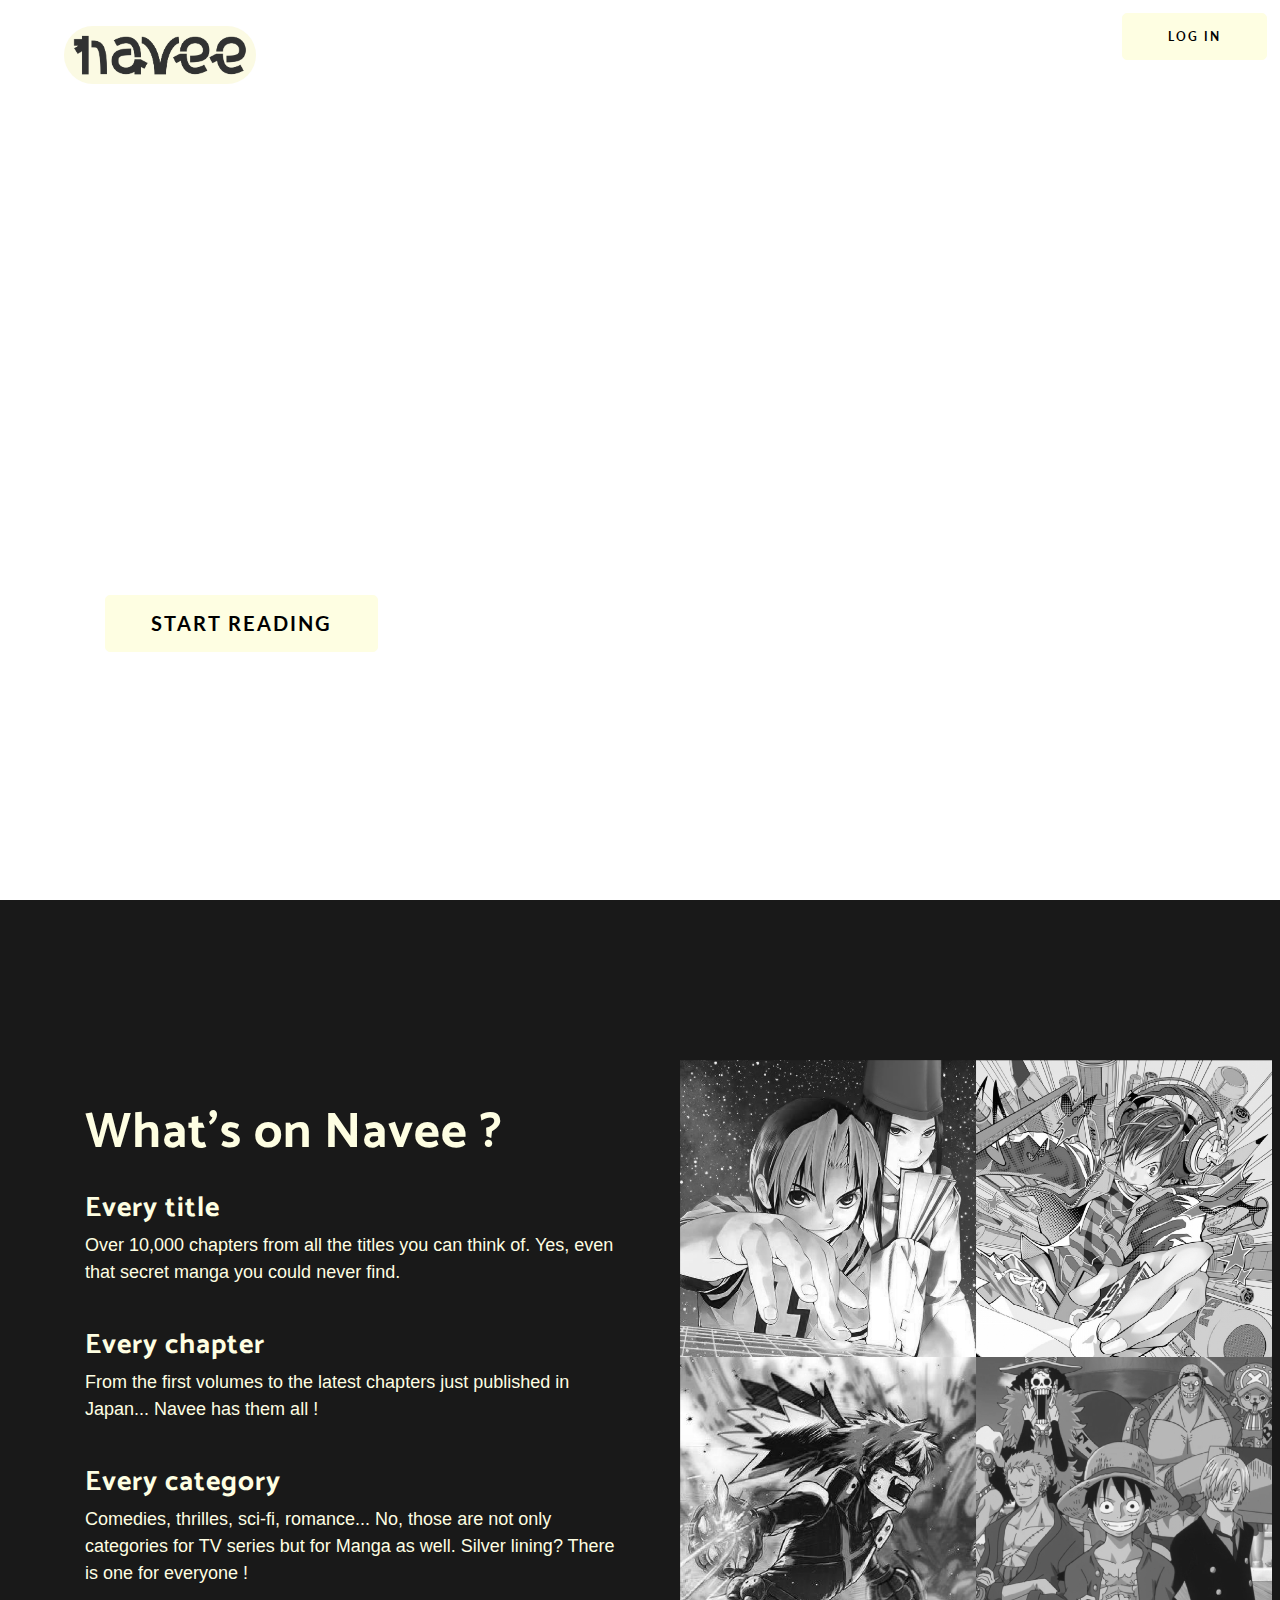
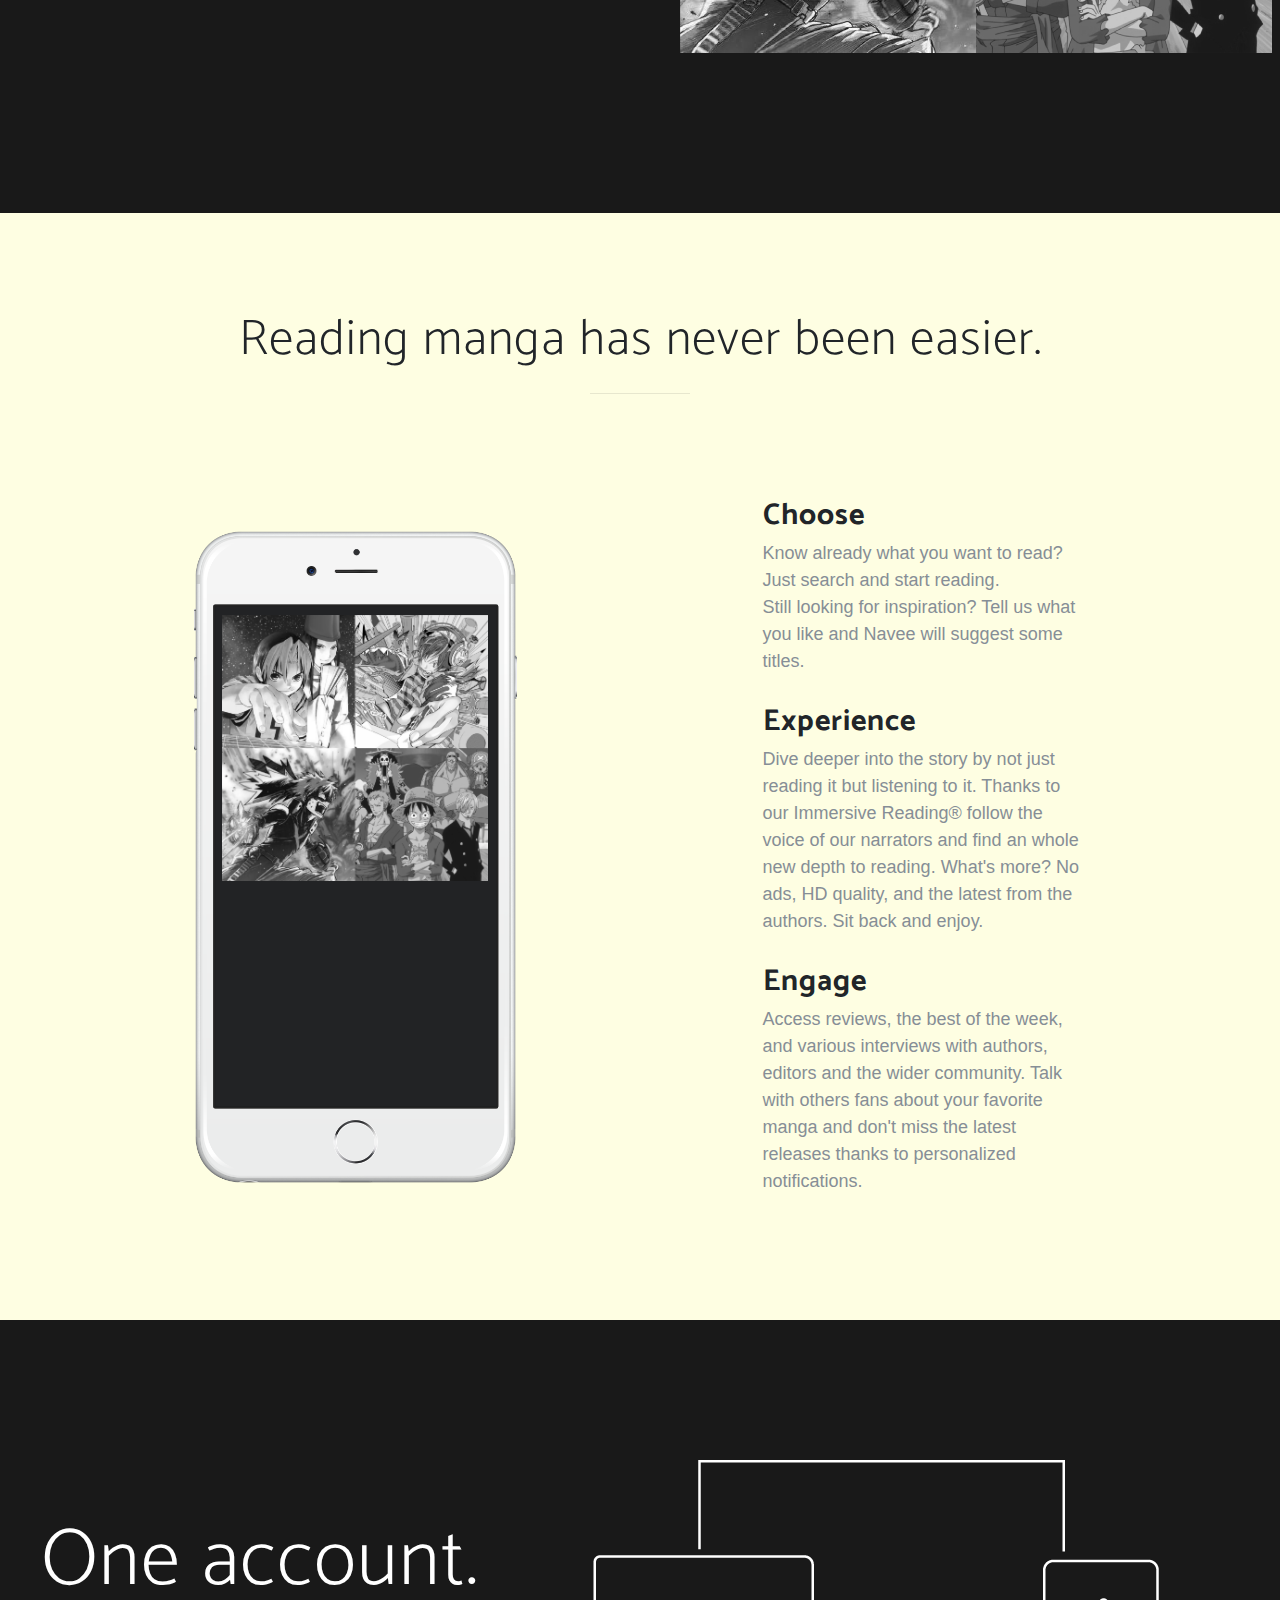
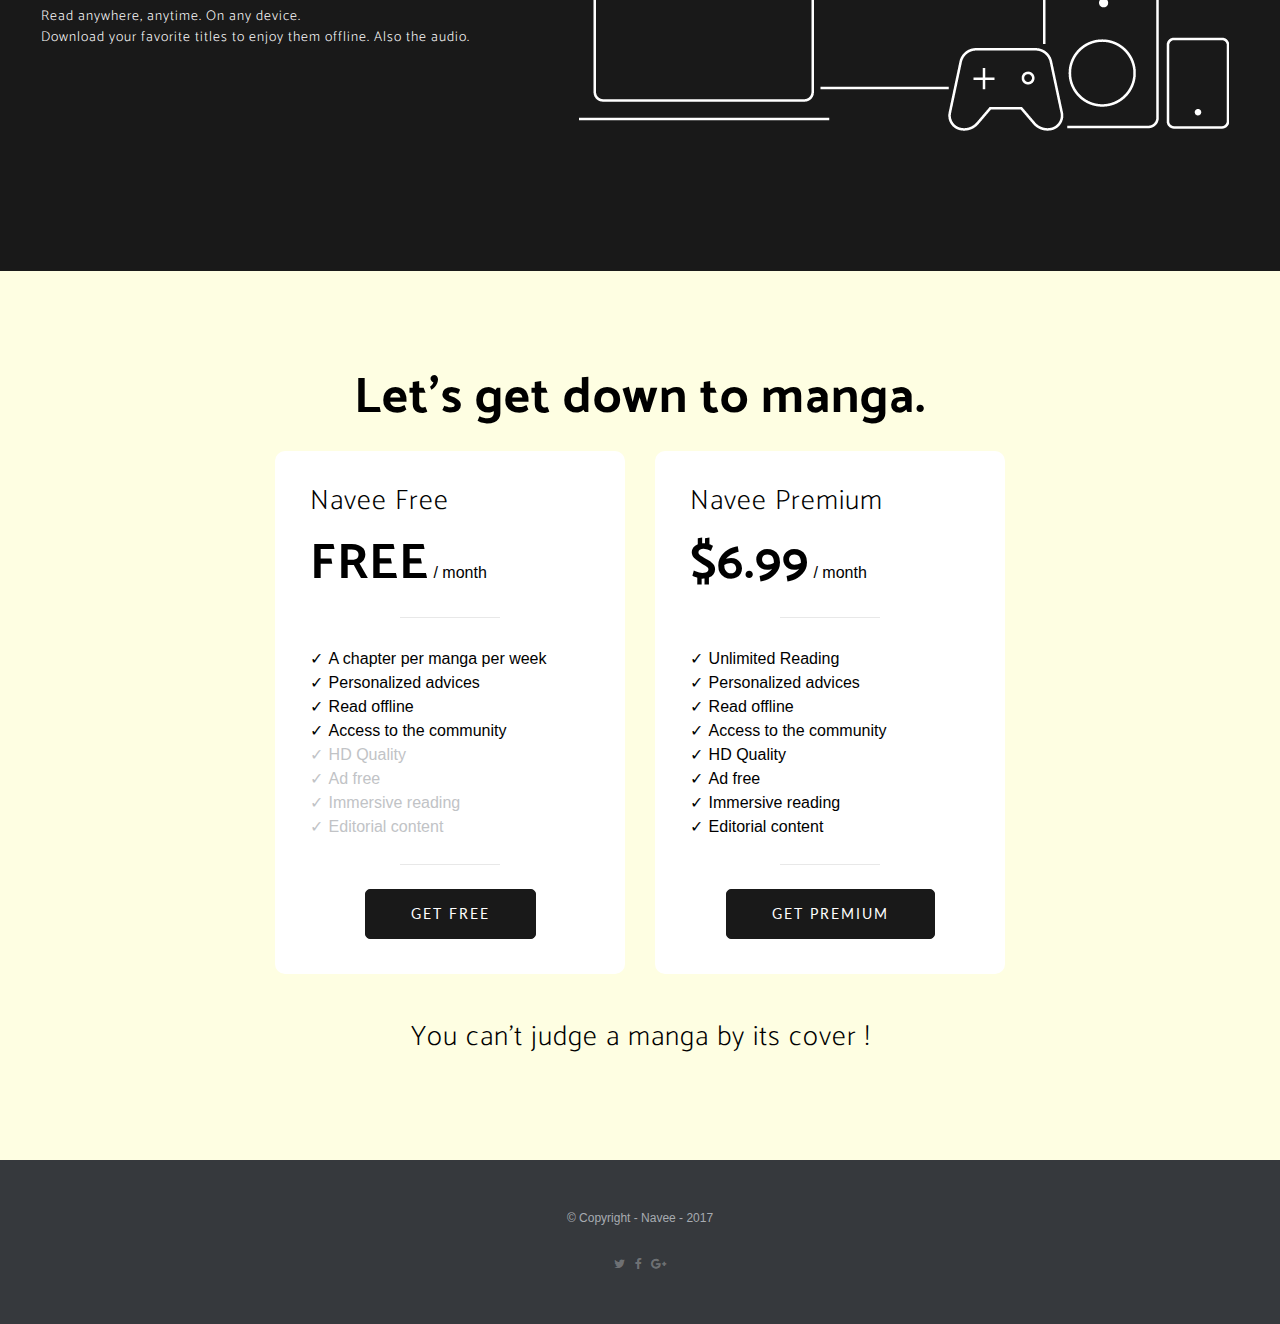
==== commit 0e24904a: "Add / updates files" ====
--- a/index.html
+++ b/index.html
@@ -32,16 +32,14 @@
 
     <header class="masthead">
   	  <img alt="" src="img/LOGO_NAVEE.jpg" id="logo">
-   	  <a href="#download" class="btn btn-outline btn-xl js-scroll-trigger" id="signin">LOG IN</a>
+   	  <a href="signin.html" class="btn btn-outline btn-xl js-scroll-trigger" id="signin">LOG IN</a>
       <div class="container h-100">
         <div class="row h-100">
           <div class="col-lg-6 my-auto">
             <div class="header-content mx-auto">
-              <!--<h1 class="mb-5"><span style="font-weight: bold;"><span style="color:red;">RE</span>IMAGINE MANGAS</span>-->
-              <h1 class="mb-5"><span style="font-weight: bold;font-size: 43px;"><span style="color:#FEFEE2;">ENTER</span> A WHOLE NEW WORLD.</span>
-              <br>
-              <p style="font-size: 30px;">The ultimate manga reading platform</p></h1>
-              <a href="#download" class="btn btn-outline btn-xl js-scroll-trigger" id="signup">SIGN UP</a>
+              <h1 class="mb-4"><span style="font-weight: bold;font-size: 43px;">The ultimate manga reading platform</span>
+              <p style="font-size: 30px;">ENTER A NEW WORLD.</p></h1>
+              <a href="signup.html" class="btn btn-outline btn-xl js-scroll-trigger" id="signup">START READING</a>
             </div>
           </div>
         </div>
@@ -57,7 +55,7 @@
               <h3 style="font-weight: bold;">Every title</h3>
               <p>Over 10,000 chapters from all the titles you can think of. Yes, even that secret manga you could never find.</p><br>
               <h3 style="font-weight: bold;">Every chapter</h3>
-              <p>From the first volues to the latest chapters just published in Japan... Navee has them all !</p><br>
+              <p>From the first volumes to the latest chapters just published in Japan... Navee has them all !</p><br>
               <h3 style="font-weight: bold;">Every category</h3>
               <p>Comedies, thrilles, sci-fi, romance... No, those are not only categories for TV series but for Manga as well. Silver lining? There is one for everyone !</p>
             </div>
@@ -142,7 +140,7 @@
           <div class="col-lg-4 my-auto">
             <div class="container forfait">
             <h3>Navee Free<br />
-			<p><h2 style="font-weight: bold;display: inline;">$0.00</h2> / month
+			<p><h2 style="font-weight: bold;display: inline;">FREE</h2> / month
             </p></h3>
             <hr><br>
             <ul class="list-unstyled list-forfait" style="margin-top: 2%;">
--- a/css/new-age.min.css
+++ b/css/new-age.min.css
@@ -2,4 +2,4 @@
  * Start Bootstrap - New Age v4.0.0-beta (http://startbootstrap.com/template-overviews/new-age)
  * Copyright 2013-2017 Start Bootstrap
  * Licensed under MIT (https://github.com/BlackrockDigital/startbootstrap-new-age/blob/master/LICENSE)
- */body,html{width:100%;height:100%;}body{/*font-family:Muli,Helvetica,Arial,sans-serif*/font-family: Arial, Helvetica, Verdana, sans-serif;}a{color:#fdcc52;-webkit-transition:all .35s;-moz-transition:all .35s;transition:all .35s}a:focus,a:hover{color:#fcbd20}hr{max-width:100px;margin:25px auto 0;border-width:1px;border-color:rgba(34,34,34,.1)}hr.light{border-color:#fff}h1,h2,h3,h4,h5,h6{font-family:Catamaran,Helvetica,Arial,sans-serif;font-weight:200;letter-spacing:1px}p{font-size:18px;line-height:1.5;margin-bottom:20px}section{padding:100px 0}section h2{font-size:50px}#mainNav{border-color:rgba(34,34,34,.05);background-color:#fff;-webkit-transition:all .35s;-moz-transition:all .35s;transition:all .35s;font-family:Catamaran,Helvetica,Arial,sans-serif;font-weight:200;letter-spacing:1px}#mainNav .navbar-brand{color:#fdcc52;font-family:Catamaran,Helvetica,Arial,sans-serif;font-weight:200;letter-spacing:1px}#mainNav .navbar-brand:focus,#mainNav .navbar-brand:hover{color:#fcbd20}#mainNav .navbar-toggler{font-size:12px;padding:8px 10px;color:#222}#mainNav .navbar-nav>li>a{font-size:11px;font-family:Lato,Helvetica,Arial,sans-serif;letter-spacing:2px;text-transform:uppercase}#mainNav .navbar-nav>li>a.active{color:#fdcc52!important;background-color:transparent}#mainNav .navbar-nav>li>a.active:hover{background-color:transparent}#mainNav .navbar-nav>li>a,#mainNav .navbar-nav>li>a:focus{color:#222}#mainNav .navbar-nav>li>a:focus:hover,#mainNav .navbar-nav>li>a:hover{color:#fdcc52}@media (min-width:992px){#mainNav{border-color:transparent;background-color:transparent}#mainNav .navbar-brand{color:fade(white,70%)}#mainNav .navbar-brand:focus,#mainNav .navbar-brand:hover{color:#fff}#mainNav .navbar-nav>li>a,#mainNav .navbar-nav>li>a:focus{color:rgba(255,255,255,.7)}#mainNav .navbar-nav>li>a:focus:hover,#mainNav .navbar-nav>li>a:hover{color:#fff}#mainNav.navbar-shrink{border-color:rgba(34,34,34,.1);background-color:#fff}#mainNav.navbar-shrink .navbar-brand{color:#222}#mainNav.navbar-shrink .navbar-brand:focus,#mainNav.navbar-shrink .navbar-brand:hover{color:#fdcc52}#mainNav.navbar-shrink .navbar-nav>li>a,#mainNav.navbar-shrink .navbar-nav>li>a:focus{color:#222}#mainNav.navbar-shrink .navbar-nav>li>a:focus:hover,#mainNav.navbar-shrink .navbar-nav>li>a:hover{color:#fdcc52}}header.masthead{position:relative;width:100%;padding-top:250px;padding-bottom:100px;color:#fff;background:url(../img/COUVERTURE_WEB_NAVEE.png);background-repeat: no-repeat;background-size: cover;}header.masthead .header-content{max-width:500px;margin-bottom:100px;text-align:center}header.masthead .header-content h1{font-size:30px}header.masthead .device-container{max-width:325px;margin-right:auto;margin-left:auto}header.masthead .device-container .screen img{border-radius:3px}@media (min-width:992px){header.masthead{height:100vh;min-height:775px;padding-top:0;padding-bottom:0}header.masthead .header-content{margin-bottom:0;text-align:left}header.masthead .header-content h1{font-size:50px}header.masthead .device-container{max-width:325px}}section.download{position:relative;padding:150px 0}section.download h2{font-size:50px;margin-top:0}section.download .badges .badge-link{display:block;margin-bottom:25px}section.download .badges .badge-link:last-child{margin-bottom:0}section.download .badges .badge-link img{height:60px}@media (min-width:768px){section.download .badges .badge-link{display:inline-block;margin-bottom:0}}@media (min-width:768px){section.download h2{font-size:70px}}section.features .section-heading{margin-bottom:100px}section.features .section-heading h2{margin-top:0}section.features .section-heading p{margin-bottom:0}section.features .device-container,section.features .feature-item{max-width:325px;margin:0 auto}section.features .device-container{margin-bottom:100px}@media (min-width:992px){section.features .device-container{margin-bottom:0}}section.features .feature-item{padding-top:50px;padding-bottom:50px;text-align:center}section.features .feature-item h3{font-size:30px}section.features .feature-item i{font-size:80px;display:block;margin-bottom:15px;background:-webkit-linear-gradient(to left,#7b4397,#dc2430);background:linear-gradient(to left,#7b4397,#dc2430);-webkit-background-clip:text;-webkit-text-fill-color:transparent}section.cta{position:relative;padding:250px 0;background-color: #191919;);background-position:center;-webkit-background-size:cover;-moz-background-size:cover;-o-background-size:cover;background-size:cover}section.cta .cta-content{position:relative;z-index:1}section.cta .cta-content h2{font-size:50px;max-width:450px;margin-top:0;margin-bottom:25px;color:#fff}@media (min-width:768px){section.cta .cta-content h2{font-size:80px}}section.cta .overlay{position:absolute;top:0;left:0;width:100%;height:100%;}section.contact{text-align:center}section.contact h2{margin-top:0;margin-bottom:25px}section.contact h2 i{color:#dd4b39}section.contact ul.list-social{margin-bottom:0}section.contact ul.list-social li a{font-size:40px;line-height:80px;display:block;width:80px;height:80px;color:#fff;border-radius:100%}section.contact ul.list-social li.social-twitter a{background-color:#1da1f2}section.contact ul.list-social li.social-twitter a:hover{background-color:#0d95e8}section.contact ul.list-social li.social-facebook a{background-color:#3b5998}section.contact ul.list-social li.social-facebook a:hover{background-color:#344e86}section.contact ul.list-social li.social-google-plus a{background-color:#dd4b39}section.contact ul.list-social li.social-google-plus a:hover{background-color:#d73925}footer{padding:25px 0;text-align:center;color:#a7abb1;background-color:#36393d;}footer p{font-size:12px;margin:0}footer ul{margin-bottom:0}footer ul li a{font-size:12px;color:rgba(255,255,255,.3)}footer ul li a.active,footer ul li a:active,footer ul li a:focus,footer ul li a:hover{text-decoration:none}.bg-primary{background:#fdcc52;background:-webkit-linear-gradient(#fdcc52,#fdc539);background:linear-gradient(#fdcc52,#fdc539)}.text-primary{color:#fdcc52}.no-gutter>[class*=col-]{padding-right:0;padding-left:0}.btn-outline{color:#fff;border:1px solid;border-color:#fff}.btn-outline.active,.btn-outline:active,.btn-outline:focus,.btn-outline:hover{color:#fff;border-color:#fdcc52;background-color:#fdcc52}.btn{border-radius:300px;font-family:Lato,Helvetica,Arial,sans-serif;letter-spacing:2px;text-transform:uppercase}.btn-xl{font-size:11px;padding:15px 45px}#footer1{display:inline;}#footer2{display:inline;}#contact{background:#FEFEE2!important;color:black;}.emoji{display:inline;width:1em;}#signup{font-weight:bold;background-color:#FEFEE2;border-color: #FEFEE2;font-size: 14px;border-radius: 5px;color:black;}#signin{font-weight:bold;float:right;margin-right: 1%;margin-top:1%;background-color:#FEFEE2;border-color: #FEFEE2;font-size: 12px;border-radius: 5px;color: black;}.img-Mangas{width: 120%;padding: 10px;}device-container h3{font-weight: bold;}.button-SignUp:hover{background-color: #f10000;border-color: #f10000;}.forfait{background-color: white;color: black;padding: 10%;border-radius: 10px;text-align: left;}.forfait:hover{margin-top: -2%;margin-left: -1%;box-shadow: 8px 8px 12px #555;}.item-disabled{color:#c1c3c6;}.getnavee{background-color:#191919;border-color: #191919;font-size: 14px;border-radius: 5px;}.list-forfait li:before{content: "✓";margin-right: 2%;}@media (max-width: 991px){.col-lg-4 {padding-top:40px;}}@media (max-width: 991px){#signin {position: absolute;top:0;right:0;}}#logo{width: 15%;margin-left: 5%;margin-top: 2%;border-radius: 30px;}@media (max-width: 991px){#logo {position:absolute;left: 0;top: 0;width: 35%;border-radius: 15px;}}#download{background:#191919!important;color:#FEFEE2}#features{background:#FEFEE2;}+ */body,html{width:100%;height:100%;}body{font-family: Arial, Helvetica, Verdana, sans-serif;}a{color:#fdcc52;-webkit-transition:all .35s;-moz-transition:all .35s;transition:all .35s}a:focus,a:hover{color:#fcbd20}hr{max-width:100px;margin:25px auto 0;border-width:1px;border-color:rgba(34,34,34,.1)}hr.light{border-color:#fff}h1,h2,h3,h4,h5,h6{font-family:Catamaran,Helvetica,Arial,sans-serif;font-weight:200;letter-spacing:1px}p{font-size:18px;line-height:1.5;margin-bottom:20px}section{padding:100px 0}section h2{font-size:50px}#mainNav{border-color:rgba(34,34,34,.05);background-color:#fff;-webkit-transition:all .35s;-moz-transition:all .35s;transition:all .35s;font-family:Catamaran,Helvetica,Arial,sans-serif;font-weight:200;letter-spacing:1px}#mainNav .navbar-brand{color:#fdcc52;font-family:Catamaran,Helvetica,Arial,sans-serif;font-weight:200;letter-spacing:1px}#mainNav .navbar-brand:focus,#mainNav .navbar-brand:hover{color:#fcbd20}#mainNav .navbar-toggler{font-size:12px;padding:8px 10px;color:#222}#mainNav .navbar-nav>li>a{font-size:11px;font-family:Lato,Helvetica,Arial,sans-serif;letter-spacing:2px;text-transform:uppercase}#mainNav .navbar-nav>li>a.active{color:#fdcc52!important;background-color:transparent}#mainNav .navbar-nav>li>a.active:hover{background-color:transparent}#mainNav .navbar-nav>li>a,#mainNav .navbar-nav>li>a:focus{color:#222}#mainNav .navbar-nav>li>a:focus:hover,#mainNav .navbar-nav>li>a:hover{color:#fdcc52}@media (min-width:992px){#mainNav{border-color:transparent;background-color:transparent}#mainNav .navbar-brand{color:fade(white,70%)}#mainNav .navbar-brand:focus,#mainNav .navbar-brand:hover{color:#fff}#mainNav .navbar-nav>li>a,#mainNav .navbar-nav>li>a:focus{color:rgba(255,255,255,.7)}#mainNav .navbar-nav>li>a:focus:hover,#mainNav .navbar-nav>li>a:hover{color:#fff}#mainNav.navbar-shrink{border-color:rgba(34,34,34,.1);background-color:#fff}#mainNav.navbar-shrink .navbar-brand{color:#222}#mainNav.navbar-shrink .navbar-brand:focus,#mainNav.navbar-shrink .navbar-brand:hover{color:#fdcc52}#mainNav.navbar-shrink .navbar-nav>li>a,#mainNav.navbar-shrink .navbar-nav>li>a:focus{color:#222}#mainNav.navbar-shrink .navbar-nav>li>a:focus:hover,#mainNav.navbar-shrink .navbar-nav>li>a:hover{color:#fdcc52}}header.masthead{position:relative;width:100%;padding-top:250px;padding-bottom:100px;color:#fff;background:url(../img/COUVERTURE_WEB_NAVEE.png);background-repeat: no-repeat;background-size: cover;}header.masthead .header-content{max-width:500px;margin-bottom:100px;text-align:center}header.masthead .header-content h1{font-size:30px}header.masthead .device-container{max-width:325px;margin-right:auto;margin-left:auto}header.masthead .device-container .screen img{border-radius:3px}@media (min-width:992px){header.masthead{height:100vh;min-height:775px;padding-top:0;padding-bottom:0}header.masthead .header-content{margin-bottom:0;text-align:left}header.masthead .header-content h1{font-size:50px}header.masthead .device-container{max-width:325px}}section.download{position:relative;padding:150px 0}section.download h2{font-size:50px;margin-top:0}section.download .badges .badge-link{display:block;margin-bottom:25px}section.download .badges .badge-link:last-child{margin-bottom:0}section.download .badges .badge-link img{height:60px}@media (min-width:768px){section.download .badges .badge-link{display:inline-block;margin-bottom:0}}@media (min-width:768px){section.download h2{font-size:70px}}section.features .section-heading{margin-bottom:100px}section.features .section-heading h2{margin-top:0}section.features .section-heading p{margin-bottom:0}section.features .device-container,section.features .feature-item{max-width:325px;margin:0 auto}section.features .device-container{margin-bottom:100px}@media (min-width:992px){section.features .device-container{margin-bottom:0}}section.features .feature-item{padding-top:50px;padding-bottom:50px;text-align:center}section.features .feature-item h3{font-size:30px}section.features .feature-item i{font-size:80px;display:block;margin-bottom:15px;background:-webkit-linear-gradient(to left,#7b4397,#dc2430);background:linear-gradient(to left,#7b4397,#dc2430);-webkit-background-clip:text;-webkit-text-fill-color:transparent}section.cta{position:relative;background-color: #191919;);background-position:center;-webkit-background-size:cover;-moz-background-size:cover;-o-background-size:cover;background-size:cover}section.cta .cta-content{position:relative;z-index:1}section.cta .cta-content h2{font-size:50px;max-width:450px;margin-top:0;margin-bottom:25px;color:#fff}@media (min-width:768px){section.cta .cta-content h2{font-size:80px}}section.cta .overlay{position:absolute;top:0;left:0;width:100%;height:100%;}section.contact{text-align:center}section.contact h2{margin-top:0;margin-bottom:25px}section.contact h2 i{color:#dd4b39}section.contact ul.list-social{margin-bottom:0}section.contact ul.list-social li a{font-size:40px;line-height:80px;display:block;width:80px;height:80px;color:#fff;border-radius:100%}section.contact ul.list-social li.social-twitter a{background-color:#1da1f2}section.contact ul.list-social li.social-twitter a:hover{background-color:#0d95e8}section.contact ul.list-social li.social-facebook a{background-color:#3b5998}section.contact ul.list-social li.social-facebook a:hover{background-color:#344e86}section.contact ul.list-social li.social-google-plus a{background-color:#dd4b39}section.contact ul.list-social li.social-google-plus a:hover{background-color:#d73925}footer{padding:25px 0;text-align:center;color:#a7abb1;background-color:#36393d;}footer p{font-size:12px;margin:0}footer ul{margin-bottom:0}footer ul li a{font-size:12px;color:rgba(255,255,255,.3)}footer ul li a.active,footer ul li a:active,footer ul li a:focus,footer ul li a:hover{text-decoration:none}.bg-primary{background:#fdcc52;background:-webkit-linear-gradient(#fdcc52,#fdc539);background:linear-gradient(#fdcc52,#fdc539)}.text-primary{color:#fdcc52}.no-gutter>[class*=col-]{padding-right:0;padding-left:0}.btn-outline{color:#fff;border:1px solid;border-color:#fff}.btn-outline.active,.btn-outline:active,.btn-outline:focus,.btn-outline:hover{color:#fff;border-color:#fdcc52;background-color:#fdcc52}.btn{border-radius:300px;font-family:Lato,Helvetica,Arial,sans-serif;letter-spacing:2px;text-transform:uppercase}.btn-xl{font-size:11px;padding:15px 45px}#footer1{display:inline;}#footer2{display:inline;}#contact{background:#FEFEE2!important;color:black;}.emoji{display:inline;width:1em;}#signup{font-weight:bold;background-color:#FEFEE2;border-color: #FEFEE2;font-size: 20px;border-radius: 5px;color:black;}#signin{font-weight:bold;float:right;margin-right: 1%;margin-top:1%;background-color:#FEFEE2;border-color: #FEFEE2;font-size: 12px;border-radius: 5px;color: black;}.img-Mangas{width: 120%;padding: 10px;}device-container h3{font-weight: bold;}.button-SignUp:hover{background-color: #f10000;border-color: #f10000;}.forfait{background-color: white;color: black;padding: 10%;border-radius: 10px;text-align: left;}.forfait:hover{margin-top: -2%;margin-left: -1%;box-shadow: 8px 8px 12px #555;}.item-disabled{color:#c1c3c6;}.getnavee{background-color:#191919;border-color: #191919;font-size: 14px;border-radius: 5px;}.list-forfait li:before{content: "✓";margin-right: 2%;}@media (max-width: 991px){.col-lg-4 {padding-top:40px;}}@media (max-width: 991px){#signin {position: absolute;top:0;right:0;}}#logo{width: 15%;margin-left: 5%;margin-top: 2%;border-radius: 30px;}@media (max-width: 991px){#logo {position:absolute;left: 0;top: 0;width: 35%;border-radius: 15px;}}#download{background:#191919!important;color:#FEFEE2}#features{background:#FEFEE2;}.div-login{background-color:#FEFEE2;color: black;padding: 20px 0px;border-radius: 10px;}.div-login label{font-size: 20px;}.login_sheet{background: url(../img/akira.jpg)!important;}.newcomer_sheet{background-color:black;background: url("../img/One Piece.png")!important;}.login_sheet,.newcomer_sheet{background-position: center!important;background-repeat: no-repeat!important;background-size: auto;background-size: cover!important;}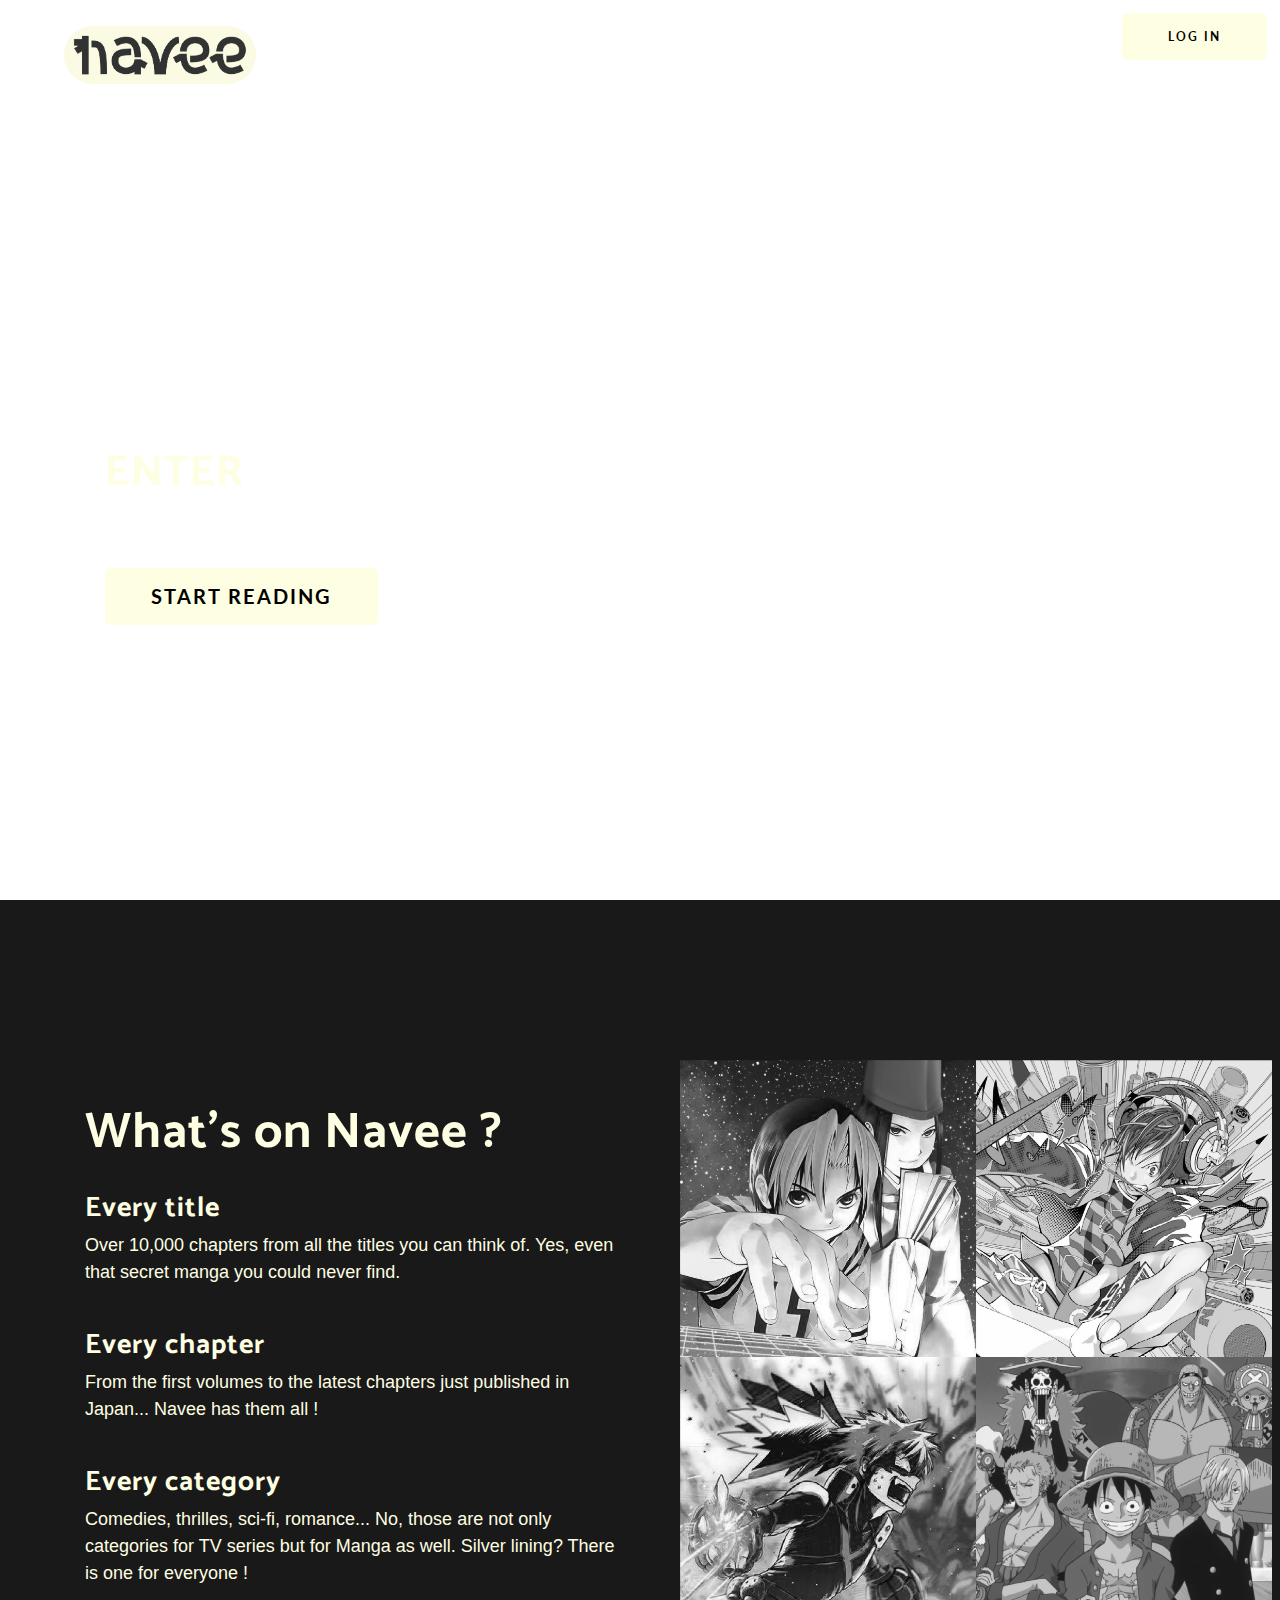
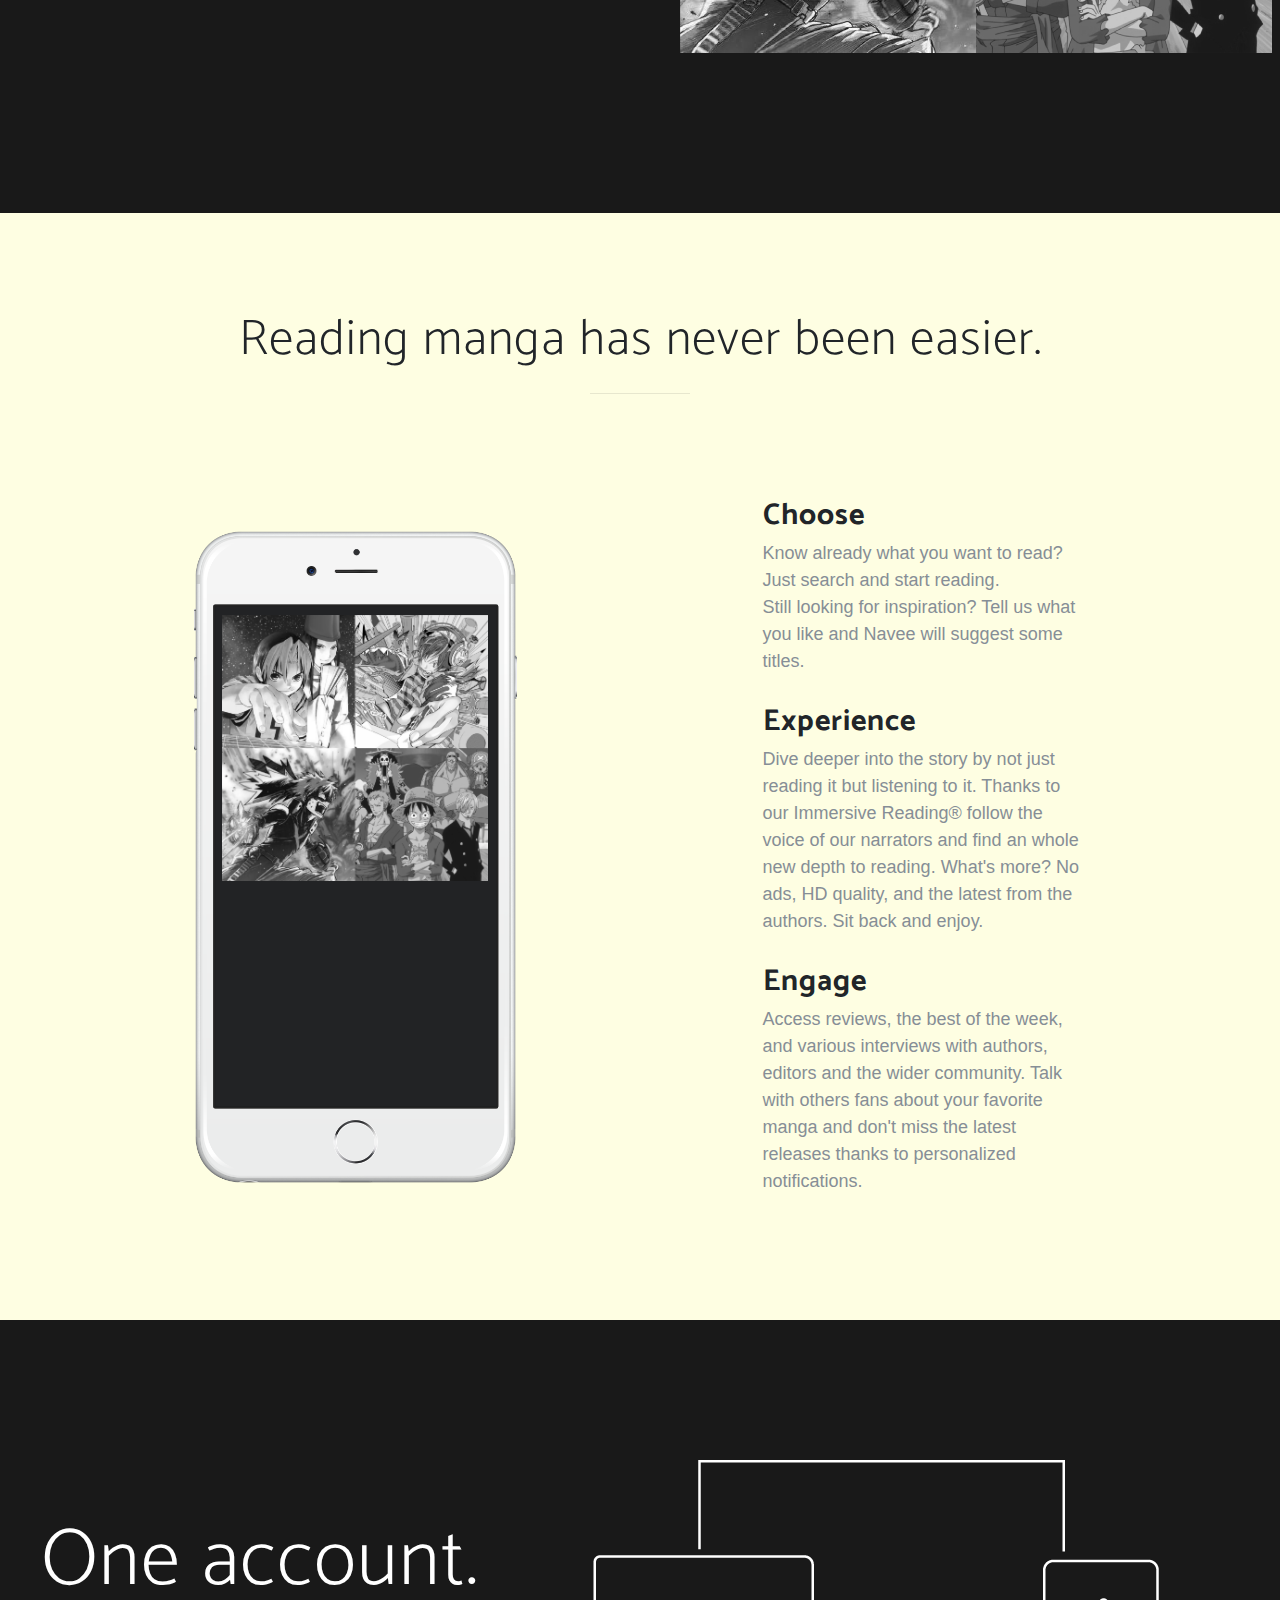
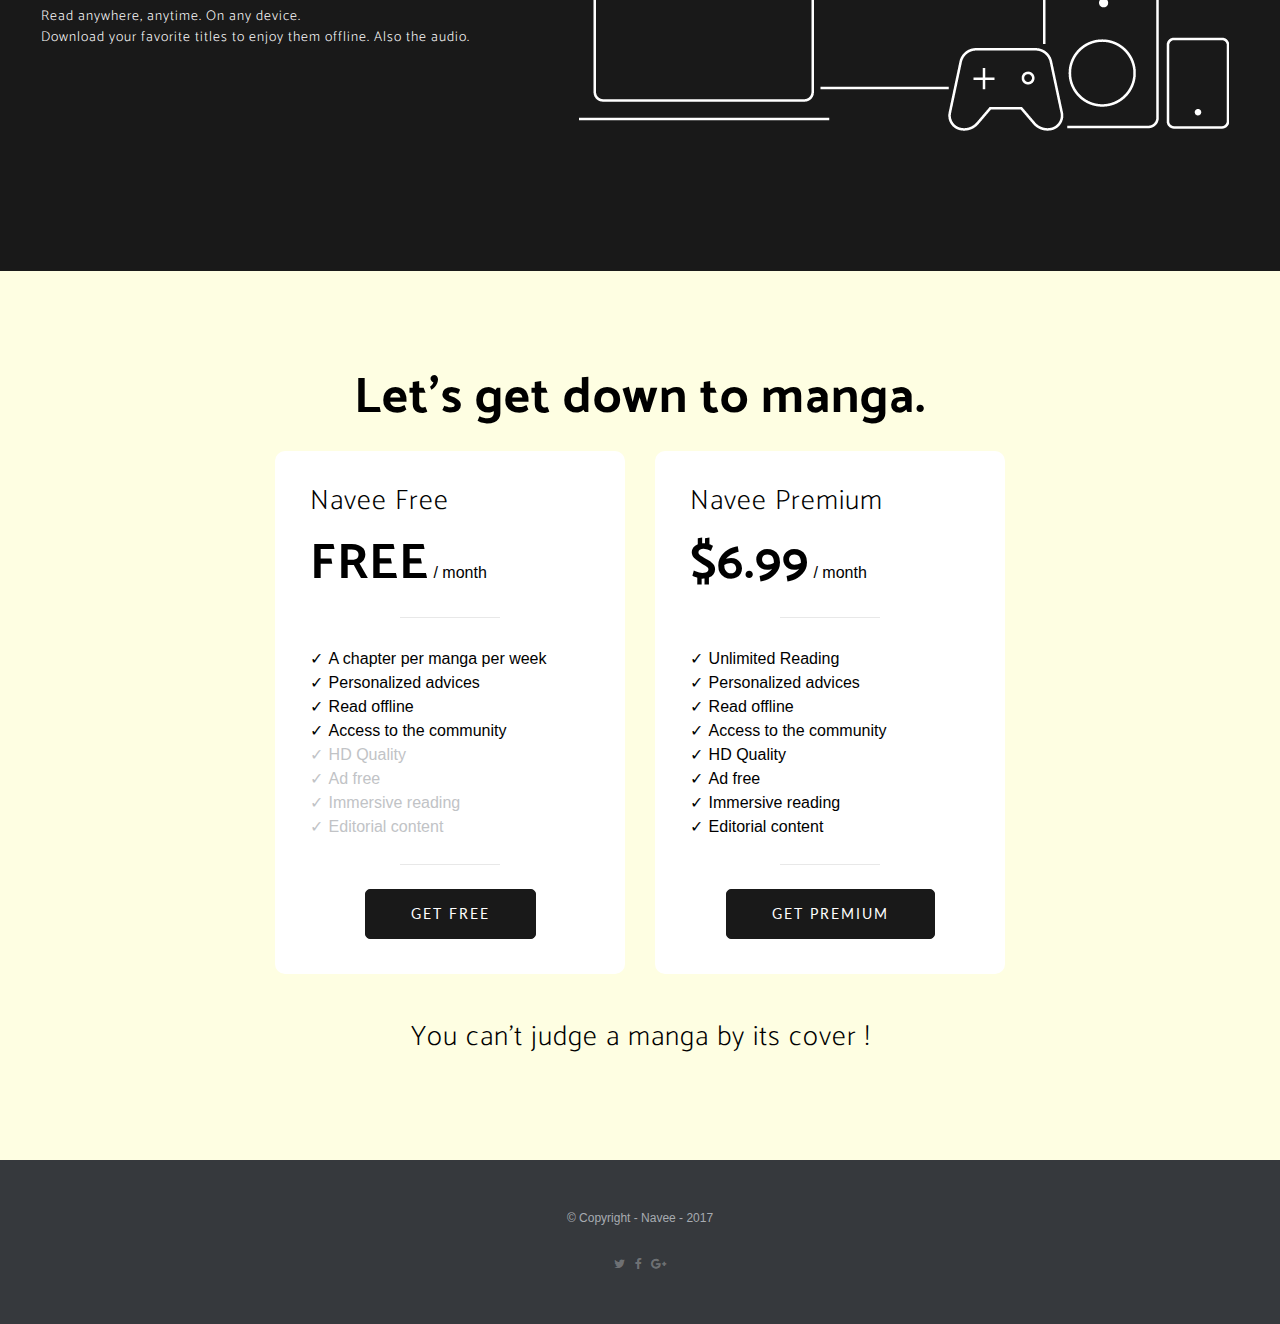
==== commit 135c05b2: "Update index" ====
--- a/index.html
+++ b/index.html
@@ -37,8 +37,8 @@
         <div class="row h-100">
           <div class="col-lg-6 my-auto">
             <div class="header-content mx-auto">
-              <h1 class="mb-4"><span style="font-weight: bold;font-size: 43px;">The ultimate manga reading platform</span>
-              <p style="font-size: 30px;">ENTER A NEW WORLD.</p></h1>
+              <h1 class="mb-4"><span style="font-weight: bold;font-size: 43px;"><span style="color: #FEFEE2">ENTER</span> A NEW WORLD</span>
+              <p style="font-size: 30px;">The ultimate manga reading platform</p></h1>
               <a href="signup.html" class="btn btn-outline btn-xl js-scroll-trigger" id="signup">START READING</a>
             </div>
           </div>
@@ -155,7 +155,7 @@
             </ul>
             <hr><br>
 			<div class="text-center">
-            <a href="#download" class="btn btn-outline btn-xl js-scroll-trigger getnavee text-center">Get Free</a>
+            <a href="signup.html" class="btn btn-outline btn-xl js-scroll-trigger getnavee text-center">Get Free</a>
 			</div>
             </div>
           </div>
@@ -177,7 +177,7 @@
             </ul>
             <hr><br>
             <div class="text-center">
-            <a href="#download" class="btn btn-outline btn-xl js-scroll-trigger getnavee">Get Premium</a>
+            <a href="signup.html" class="btn btn-outline btn-xl js-scroll-trigger getnavee">Get Premium</a>
 			</div>
             </div>
           </div>
--- a/css/new-age.min.css
+++ b/css/new-age.min.css
@@ -2,4 +2,4 @@
  * Start Bootstrap - New Age v4.0.0-beta (http://startbootstrap.com/template-overviews/new-age)
  * Copyright 2013-2017 Start Bootstrap
  * Licensed under MIT (https://github.com/BlackrockDigital/startbootstrap-new-age/blob/master/LICENSE)
- */body,html{width:100%;height:100%;}body{font-family: Arial, Helvetica, Verdana, sans-serif;}a{color:#fdcc52;-webkit-transition:all .35s;-moz-transition:all .35s;transition:all .35s}a:focus,a:hover{color:#fcbd20}hr{max-width:100px;margin:25px auto 0;border-width:1px;border-color:rgba(34,34,34,.1)}hr.light{border-color:#fff}h1,h2,h3,h4,h5,h6{font-family:Catamaran,Helvetica,Arial,sans-serif;font-weight:200;letter-spacing:1px}p{font-size:18px;line-height:1.5;margin-bottom:20px}section{padding:100px 0}section h2{font-size:50px}#mainNav{border-color:rgba(34,34,34,.05);background-color:#fff;-webkit-transition:all .35s;-moz-transition:all .35s;transition:all .35s;font-family:Catamaran,Helvetica,Arial,sans-serif;font-weight:200;letter-spacing:1px}#mainNav .navbar-brand{color:#fdcc52;font-family:Catamaran,Helvetica,Arial,sans-serif;font-weight:200;letter-spacing:1px}#mainNav .navbar-brand:focus,#mainNav .navbar-brand:hover{color:#fcbd20}#mainNav .navbar-toggler{font-size:12px;padding:8px 10px;color:#222}#mainNav .navbar-nav>li>a{font-size:11px;font-family:Lato,Helvetica,Arial,sans-serif;letter-spacing:2px;text-transform:uppercase}#mainNav .navbar-nav>li>a.active{color:#fdcc52!important;background-color:transparent}#mainNav .navbar-nav>li>a.active:hover{background-color:transparent}#mainNav .navbar-nav>li>a,#mainNav .navbar-nav>li>a:focus{color:#222}#mainNav .navbar-nav>li>a:focus:hover,#mainNav .navbar-nav>li>a:hover{color:#fdcc52}@media (min-width:992px){#mainNav{border-color:transparent;background-color:transparent}#mainNav .navbar-brand{color:fade(white,70%)}#mainNav .navbar-brand:focus,#mainNav .navbar-brand:hover{color:#fff}#mainNav .navbar-nav>li>a,#mainNav .navbar-nav>li>a:focus{color:rgba(255,255,255,.7)}#mainNav .navbar-nav>li>a:focus:hover,#mainNav .navbar-nav>li>a:hover{color:#fff}#mainNav.navbar-shrink{border-color:rgba(34,34,34,.1);background-color:#fff}#mainNav.navbar-shrink .navbar-brand{color:#222}#mainNav.navbar-shrink .navbar-brand:focus,#mainNav.navbar-shrink .navbar-brand:hover{color:#fdcc52}#mainNav.navbar-shrink .navbar-nav>li>a,#mainNav.navbar-shrink .navbar-nav>li>a:focus{color:#222}#mainNav.navbar-shrink .navbar-nav>li>a:focus:hover,#mainNav.navbar-shrink .navbar-nav>li>a:hover{color:#fdcc52}}header.masthead{position:relative;width:100%;padding-top:250px;padding-bottom:100px;color:#fff;background:url(../img/COUVERTURE_WEB_NAVEE.png);background-repeat: no-repeat;background-size: cover;}header.masthead .header-content{max-width:500px;margin-bottom:100px;text-align:center}header.masthead .header-content h1{font-size:30px}header.masthead .device-container{max-width:325px;margin-right:auto;margin-left:auto}header.masthead .device-container .screen img{border-radius:3px}@media (min-width:992px){header.masthead{height:100vh;min-height:775px;padding-top:0;padding-bottom:0}header.masthead .header-content{margin-bottom:0;text-align:left}header.masthead .header-content h1{font-size:50px}header.masthead .device-container{max-width:325px}}section.download{position:relative;padding:150px 0}section.download h2{font-size:50px;margin-top:0}section.download .badges .badge-link{display:block;margin-bottom:25px}section.download .badges .badge-link:last-child{margin-bottom:0}section.download .badges .badge-link img{height:60px}@media (min-width:768px){section.download .badges .badge-link{display:inline-block;margin-bottom:0}}@media (min-width:768px){section.download h2{font-size:70px}}section.features .section-heading{margin-bottom:100px}section.features .section-heading h2{margin-top:0}section.features .section-heading p{margin-bottom:0}section.features .device-container,section.features .feature-item{max-width:325px;margin:0 auto}section.features .device-container{margin-bottom:100px}@media (min-width:992px){section.features .device-container{margin-bottom:0}}section.features .feature-item{padding-top:50px;padding-bottom:50px;text-align:center}section.features .feature-item h3{font-size:30px}section.features .feature-item i{font-size:80px;display:block;margin-bottom:15px;background:-webkit-linear-gradient(to left,#7b4397,#dc2430);background:linear-gradient(to left,#7b4397,#dc2430);-webkit-background-clip:text;-webkit-text-fill-color:transparent}section.cta{position:relative;background-color: #191919;);background-position:center;-webkit-background-size:cover;-moz-background-size:cover;-o-background-size:cover;background-size:cover}section.cta .cta-content{position:relative;z-index:1}section.cta .cta-content h2{font-size:50px;max-width:450px;margin-top:0;margin-bottom:25px;color:#fff}@media (min-width:768px){section.cta .cta-content h2{font-size:80px}}section.cta .overlay{position:absolute;top:0;left:0;width:100%;height:100%;}section.contact{text-align:center}section.contact h2{margin-top:0;margin-bottom:25px}section.contact h2 i{color:#dd4b39}section.contact ul.list-social{margin-bottom:0}section.contact ul.list-social li a{font-size:40px;line-height:80px;display:block;width:80px;height:80px;color:#fff;border-radius:100%}section.contact ul.list-social li.social-twitter a{background-color:#1da1f2}section.contact ul.list-social li.social-twitter a:hover{background-color:#0d95e8}section.contact ul.list-social li.social-facebook a{background-color:#3b5998}section.contact ul.list-social li.social-facebook a:hover{background-color:#344e86}section.contact ul.list-social li.social-google-plus a{background-color:#dd4b39}section.contact ul.list-social li.social-google-plus a:hover{background-color:#d73925}footer{padding:25px 0;text-align:center;color:#a7abb1;background-color:#36393d;}footer p{font-size:12px;margin:0}footer ul{margin-bottom:0}footer ul li a{font-size:12px;color:rgba(255,255,255,.3)}footer ul li a.active,footer ul li a:active,footer ul li a:focus,footer ul li a:hover{text-decoration:none}.bg-primary{background:#fdcc52;background:-webkit-linear-gradient(#fdcc52,#fdc539);background:linear-gradient(#fdcc52,#fdc539)}.text-primary{color:#fdcc52}.no-gutter>[class*=col-]{padding-right:0;padding-left:0}.btn-outline{color:#fff;border:1px solid;border-color:#fff}.btn-outline.active,.btn-outline:active,.btn-outline:focus,.btn-outline:hover{color:#fff;border-color:#fdcc52;background-color:#fdcc52}.btn{border-radius:300px;font-family:Lato,Helvetica,Arial,sans-serif;letter-spacing:2px;text-transform:uppercase}.btn-xl{font-size:11px;padding:15px 45px}#footer1{display:inline;}#footer2{display:inline;}#contact{background:#FEFEE2!important;color:black;}.emoji{display:inline;width:1em;}#signup{font-weight:bold;background-color:#FEFEE2;border-color: #FEFEE2;font-size: 20px;border-radius: 5px;color:black;}#signin{font-weight:bold;float:right;margin-right: 1%;margin-top:1%;background-color:#FEFEE2;border-color: #FEFEE2;font-size: 12px;border-radius: 5px;color: black;}.img-Mangas{width: 120%;padding: 10px;}device-container h3{font-weight: bold;}.button-SignUp:hover{background-color: #f10000;border-color: #f10000;}.forfait{background-color: white;color: black;padding: 10%;border-radius: 10px;text-align: left;}.forfait:hover{margin-top: -2%;margin-left: -1%;box-shadow: 8px 8px 12px #555;}.item-disabled{color:#c1c3c6;}.getnavee{background-color:#191919;border-color: #191919;font-size: 14px;border-radius: 5px;}.list-forfait li:before{content: "✓";margin-right: 2%;}@media (max-width: 991px){.col-lg-4 {padding-top:40px;}}@media (max-width: 991px){#signin {position: absolute;top:0;right:0;}}#logo{width: 15%;margin-left: 5%;margin-top: 2%;border-radius: 30px;}@media (max-width: 991px){#logo {position:absolute;left: 0;top: 0;width: 35%;border-radius: 15px;}}#download{background:#191919!important;color:#FEFEE2}#features{background:#FEFEE2;}.div-login{background-color:#FEFEE2;color: black;padding: 20px 0px;border-radius: 10px;}.div-login label{font-size: 20px;}.login_sheet{background: url(../img/akira.jpg)!important;}.newcomer_sheet{background-color:black;background: url("../img/One Piece.png")!important;}.login_sheet,.newcomer_sheet{background-position: center!important;background-repeat: no-repeat!important;background-size: auto;background-size: cover!important;}+ */body,html{width:100%;height:100%;}body{font-family: Arial, Helvetica, Verdana, sans-serif;}a{color:#fdcc52;-webkit-transition:all .35s;-moz-transition:all .35s;transition:all .35s}a:focus,a:hover{color:#fcbd20}hr{max-width:100px;margin:25px auto 0;border-width:1px;border-color:rgba(34,34,34,.1)}hr.light{border-color:#fff}h1,h2,h3,h4,h5,h6{font-family:Catamaran,Helvetica,Arial,sans-serif;font-weight:200;letter-spacing:1px}p{font-size:18px;line-height:1.5;margin-bottom:20px}section{padding:100px 0}section h2{font-size:50px}#mainNav{border-color:rgba(34,34,34,.05);background-color:#fff;-webkit-transition:all .35s;-moz-transition:all .35s;transition:all .35s;font-family:Catamaran,Helvetica,Arial,sans-serif;font-weight:200;letter-spacing:1px}#mainNav .navbar-brand{color:#fdcc52;font-family:Catamaran,Helvetica,Arial,sans-serif;font-weight:200;letter-spacing:1px}#mainNav .navbar-brand:focus,#mainNav .navbar-brand:hover{color:#fcbd20}#mainNav .navbar-toggler{font-size:12px;padding:8px 10px;color:#222}#mainNav .navbar-nav>li>a{font-size:11px;font-family:Lato,Helvetica,Arial,sans-serif;letter-spacing:2px;text-transform:uppercase}#mainNav .navbar-nav>li>a.active{color:#fdcc52!important;background-color:transparent}#mainNav .navbar-nav>li>a.active:hover{background-color:transparent}#mainNav .navbar-nav>li>a,#mainNav .navbar-nav>li>a:focus{color:#222}#mainNav .navbar-nav>li>a:focus:hover,#mainNav .navbar-nav>li>a:hover{color:#fdcc52}@media (min-width:992px){#mainNav{border-color:transparent;background-color:transparent}#mainNav .navbar-brand{color:fade(white,70%)}#mainNav .navbar-brand:focus,#mainNav .navbar-brand:hover{color:#fff}#mainNav .navbar-nav>li>a,#mainNav .navbar-nav>li>a:focus{color:rgba(255,255,255,.7)}#mainNav .navbar-nav>li>a:focus:hover,#mainNav .navbar-nav>li>a:hover{color:#fff}#mainNav.navbar-shrink{border-color:rgba(34,34,34,.1);background-color:#fff}#mainNav.navbar-shrink .navbar-brand{color:#222}#mainNav.navbar-shrink .navbar-brand:focus,#mainNav.navbar-shrink .navbar-brand:hover{color:#fdcc52}#mainNav.navbar-shrink .navbar-nav>li>a,#mainNav.navbar-shrink .navbar-nav>li>a:focus{color:#222}#mainNav.navbar-shrink .navbar-nav>li>a:focus:hover,#mainNav.navbar-shrink .navbar-nav>li>a:hover{color:#fdcc52}}header.masthead{position:relative;width:100%;padding-top:250px;padding-bottom:100px;color:#fff;background:url(../img/COUVERTURE_WEB_NAVEE.png);background-repeat: no-repeat;background-size: cover;}header.masthead .header-content{max-width:500px;margin-bottom:100px;text-align:center}header.masthead .header-content h1{font-size:30px}header.masthead .device-container{max-width:325px;margin-right:auto;margin-left:auto}header.masthead .device-container .screen img{border-radius:3px}@media (min-width:992px){header.masthead{height:100vh;min-height:775px;padding-top:0;padding-bottom:0}header.masthead .header-content{margin-bottom:0;text-align:left}header.masthead .header-content h1{font-size:50px}header.masthead .device-container{max-width:325px}}section.download{position:relative;padding:150px 0}section.download h2{font-size:50px;margin-top:0}section.download .badges .badge-link{display:block;margin-bottom:25px}section.download .badges .badge-link:last-child{margin-bottom:0}section.download .badges .badge-link img{height:60px}@media (min-width:768px){section.download .badges .badge-link{display:inline-block;margin-bottom:0}}@media (min-width:768px){section.download h2{font-size:70px}}section.features .section-heading{margin-bottom:100px}section.features .section-heading h2{margin-top:0}section.features .section-heading p{margin-bottom:0}section.features .device-container,section.features .feature-item{max-width:325px;margin:0 auto}section.features .device-container{margin-bottom:100px}@media (min-width:992px){section.features .device-container{margin-bottom:0}}section.features .feature-item{padding-top:50px;padding-bottom:50px;text-align:center}section.features .feature-item h3{font-size:30px}section.features .feature-item i{font-size:80px;display:block;margin-bottom:15px;background:-webkit-linear-gradient(to left,#7b4397,#dc2430);background:linear-gradient(to left,#7b4397,#dc2430);-webkit-background-clip:text;-webkit-text-fill-color:transparent}section.cta{position:relative;background-color: #191919;);background-position:center;-webkit-background-size:cover;-moz-background-size:cover;-o-background-size:cover;background-size:cover}section.cta .cta-content{position:relative;z-index:1}section.cta .cta-content h2{font-size:50px;max-width:450px;margin-top:0;margin-bottom:25px;color:#fff}@media (min-width:768px){section.cta .cta-content h2{font-size:80px}}section.cta .overlay{position:absolute;top:0;left:0;width:100%;height:100%;}section.contact{text-align:center}section.contact h2{margin-top:0;margin-bottom:25px}section.contact h2 i{color:#dd4b39}section.contact ul.list-social{margin-bottom:0}section.contact ul.list-social li a{font-size:40px;line-height:80px;display:block;width:80px;height:80px;color:#fff;border-radius:100%}section.contact ul.list-social li.social-twitter a{background-color:#1da1f2}section.contact ul.list-social li.social-twitter a:hover{background-color:#0d95e8}section.contact ul.list-social li.social-facebook a{background-color:#3b5998}section.contact ul.list-social li.social-facebook a:hover{background-color:#344e86}section.contact ul.list-social li.social-google-plus a{background-color:#dd4b39}section.contact ul.list-social li.social-google-plus a:hover{background-color:#d73925}footer{padding:25px 0;text-align:center;color:#a7abb1;background-color:#36393d;}footer p{font-size:12px;margin:0}footer ul{margin-bottom:0}footer ul li a{font-size:12px;color:rgba(255,255,255,.3)}footer ul li a.active,footer ul li a:active,footer ul li a:focus,footer ul li a:hover{text-decoration:none}.bg-primary{background:#fdcc52;background:-webkit-linear-gradient(#fdcc52,#fdc539);background:linear-gradient(#fdcc52,#fdc539)}.text-primary{color:#fdcc52}.no-gutter>[class*=col-]{padding-right:0;padding-left:0}.btn-outline{color:#fff;border:1px solid;border-color:#fff}.btn-outline.active,.btn-outline:active,.btn-outline:focus,.btn-outline:hover{color:#fff;border-color:#fdcc52;background-color:#fdcc52}.btn{border-radius:300px;font-family:Lato,Helvetica,Arial,sans-serif;letter-spacing:2px;text-transform:uppercase}.btn-xl{font-size:11px;padding:15px 45px}#footer1{display:inline;}#footer2{display:inline;}#contact{background:#FEFEE2!important;color:black;}.emoji{display:inline;width:1em;}#signup{font-weight:bold;background-color:#FEFEE2;border-color: #FEFEE2;font-size: 20px;border-radius: 5px;color:black;}#signin{font-weight:bold;float:right;margin-right: 1%;margin-top:1%;background-color:#FEFEE2;border-color: #FEFEE2;font-size: 12px;border-radius: 5px;color: black;}.img-Mangas{width: 120%;padding: 10px;}device-container h3{font-weight: bold;}.button-SignUp:hover{background-color: #f10000;border-color: #f10000;}.forfait{background-color: white;color: black;padding: 10%;border-radius: 10px;text-align: left;}.forfait:hover{margin-top: -2%;margin-left: -1%;box-shadow: 8px 8px 12px #555;}.item-disabled{color:#c1c3c6;}.getnavee{background-color:#191919;border-color: #191919;font-size: 14px;border-radius: 5px;}.list-forfait li:before{content: "✓";margin-right: 2%;}@media (max-width: 991px){.col-lg-4 {padding-top:40px;}}@media (max-width: 991px){#signin {position: absolute;top:0;right:0;}}#logo{width: 15%;margin-left: 5%;margin-top: 2%;border-radius: 30px;}@media (max-width: 991px){#logo {position:absolute;left: 0;top: 0;width: 35%;border-radius: 15px;}}#download{background:#191919!important;color:#FEFEE2}#features{background:#FEFEE2;}.div-login{background-color:#FEFEE2;color: black;padding: 20px 0px;border-radius: 10px;}.div-login label{font-size: 20px;}.login_sheet{background: url(../img/akira.jpg)!important;}.newcomer_sheet{background-color:black;background: url("../img/One Piece.png")!important;}.login_sheet,.newcomer_sheet{background-position: center!important;background-repeat: no-repeat!important;background-size: auto;background-size: cover!important;}.div-chatbot{color: black;padding: 20px 0px;border-radius: 10px;}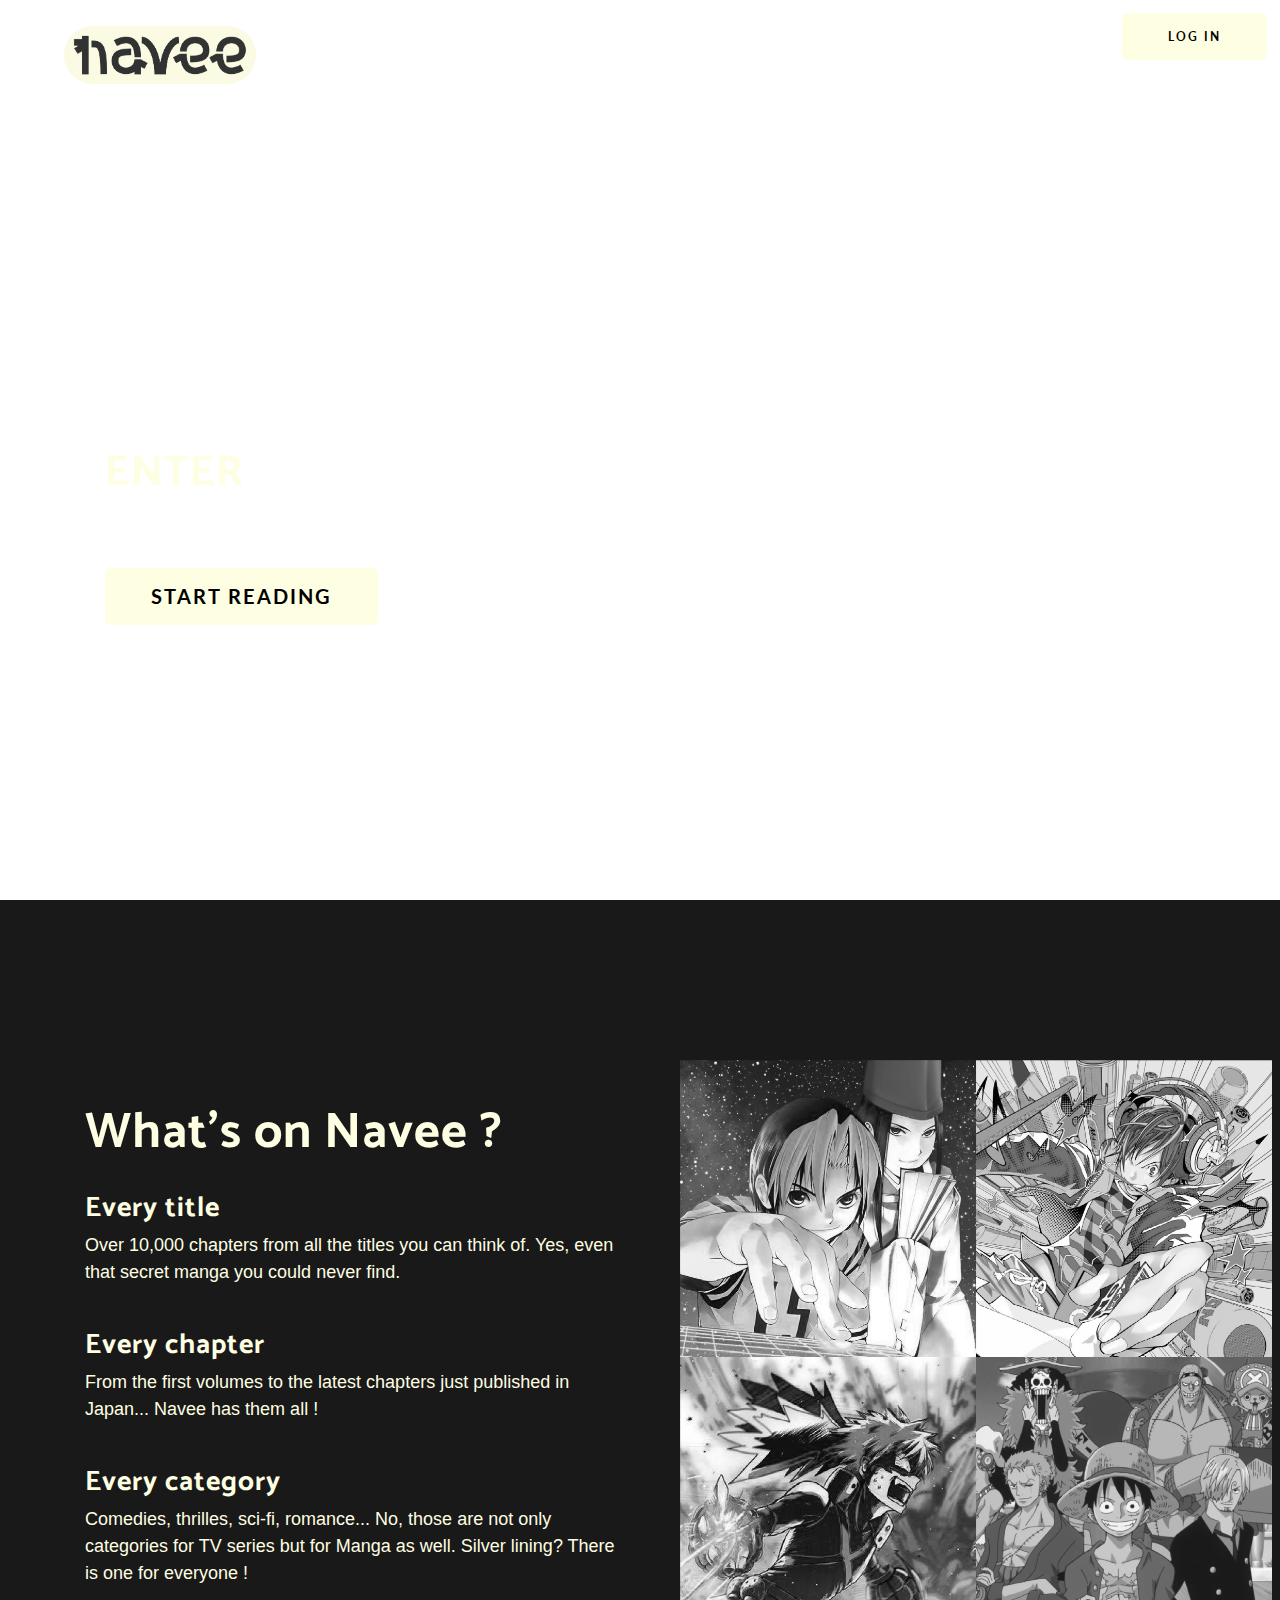
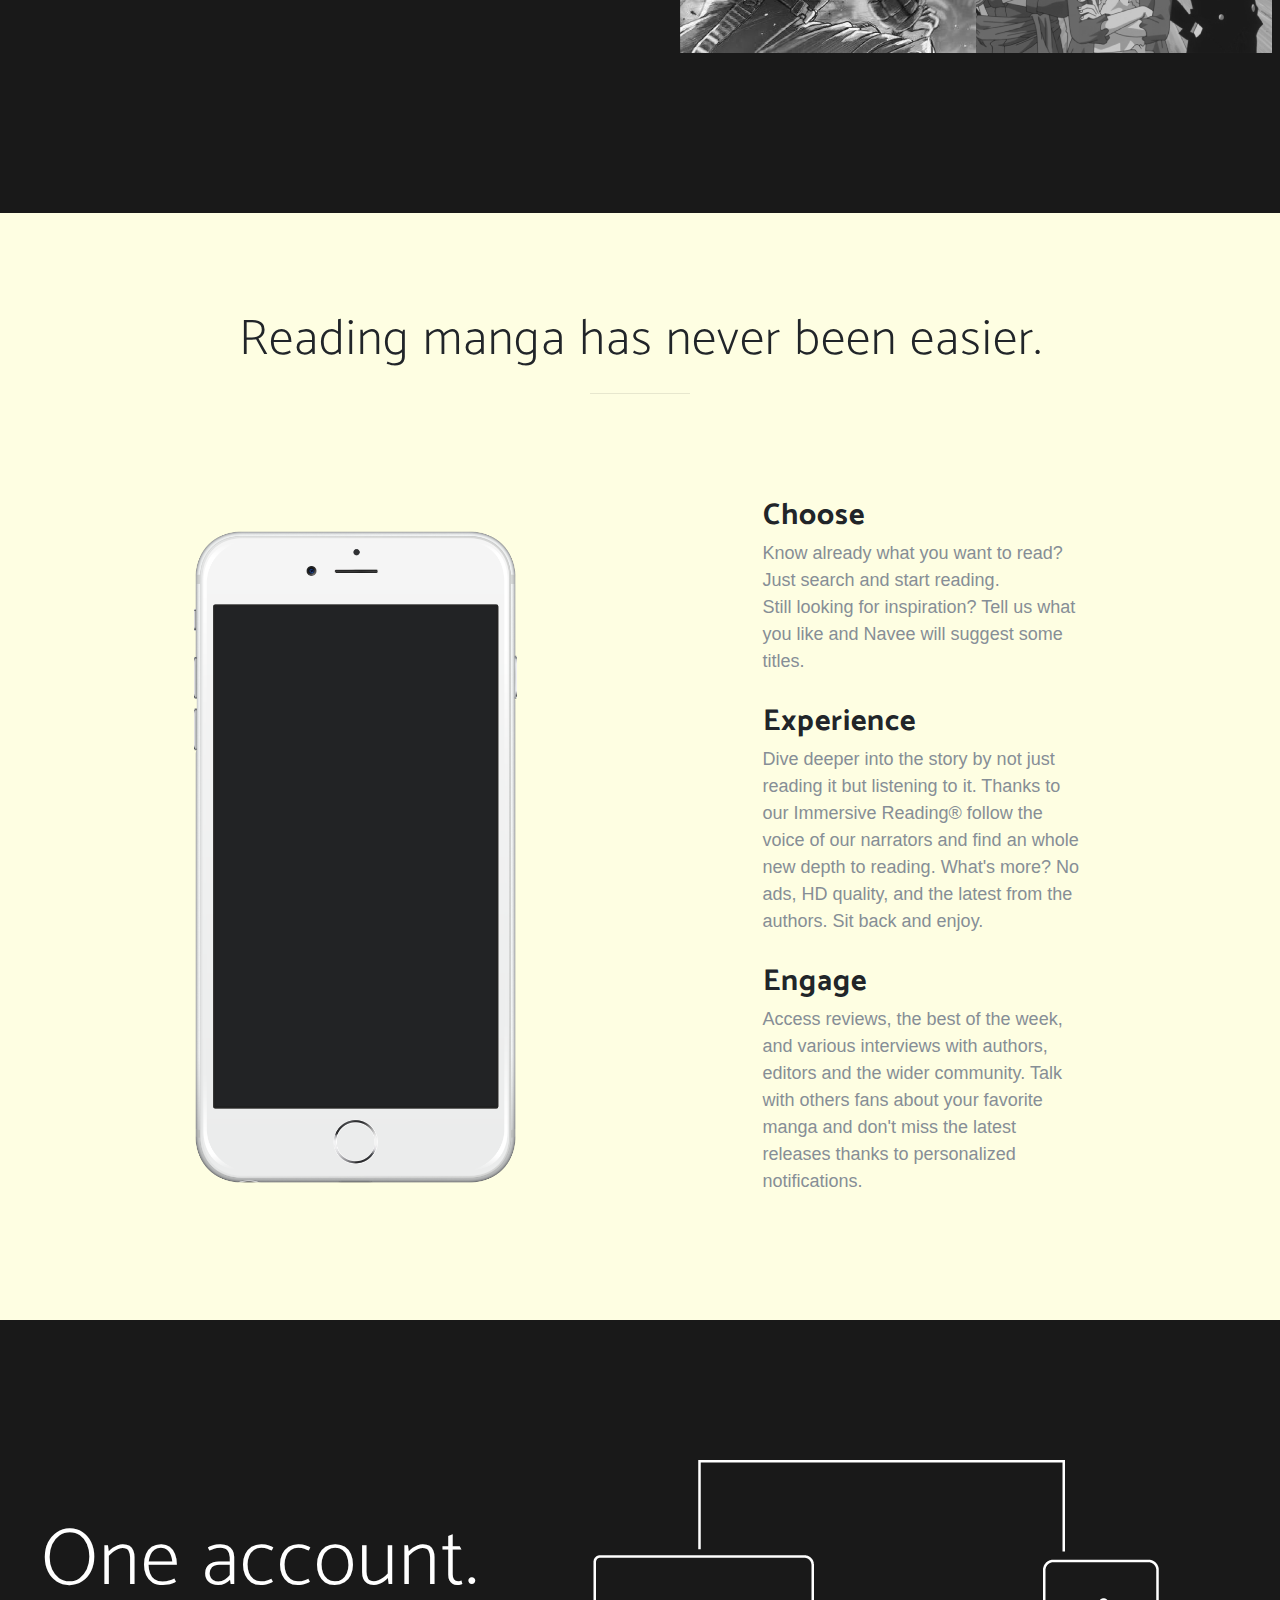
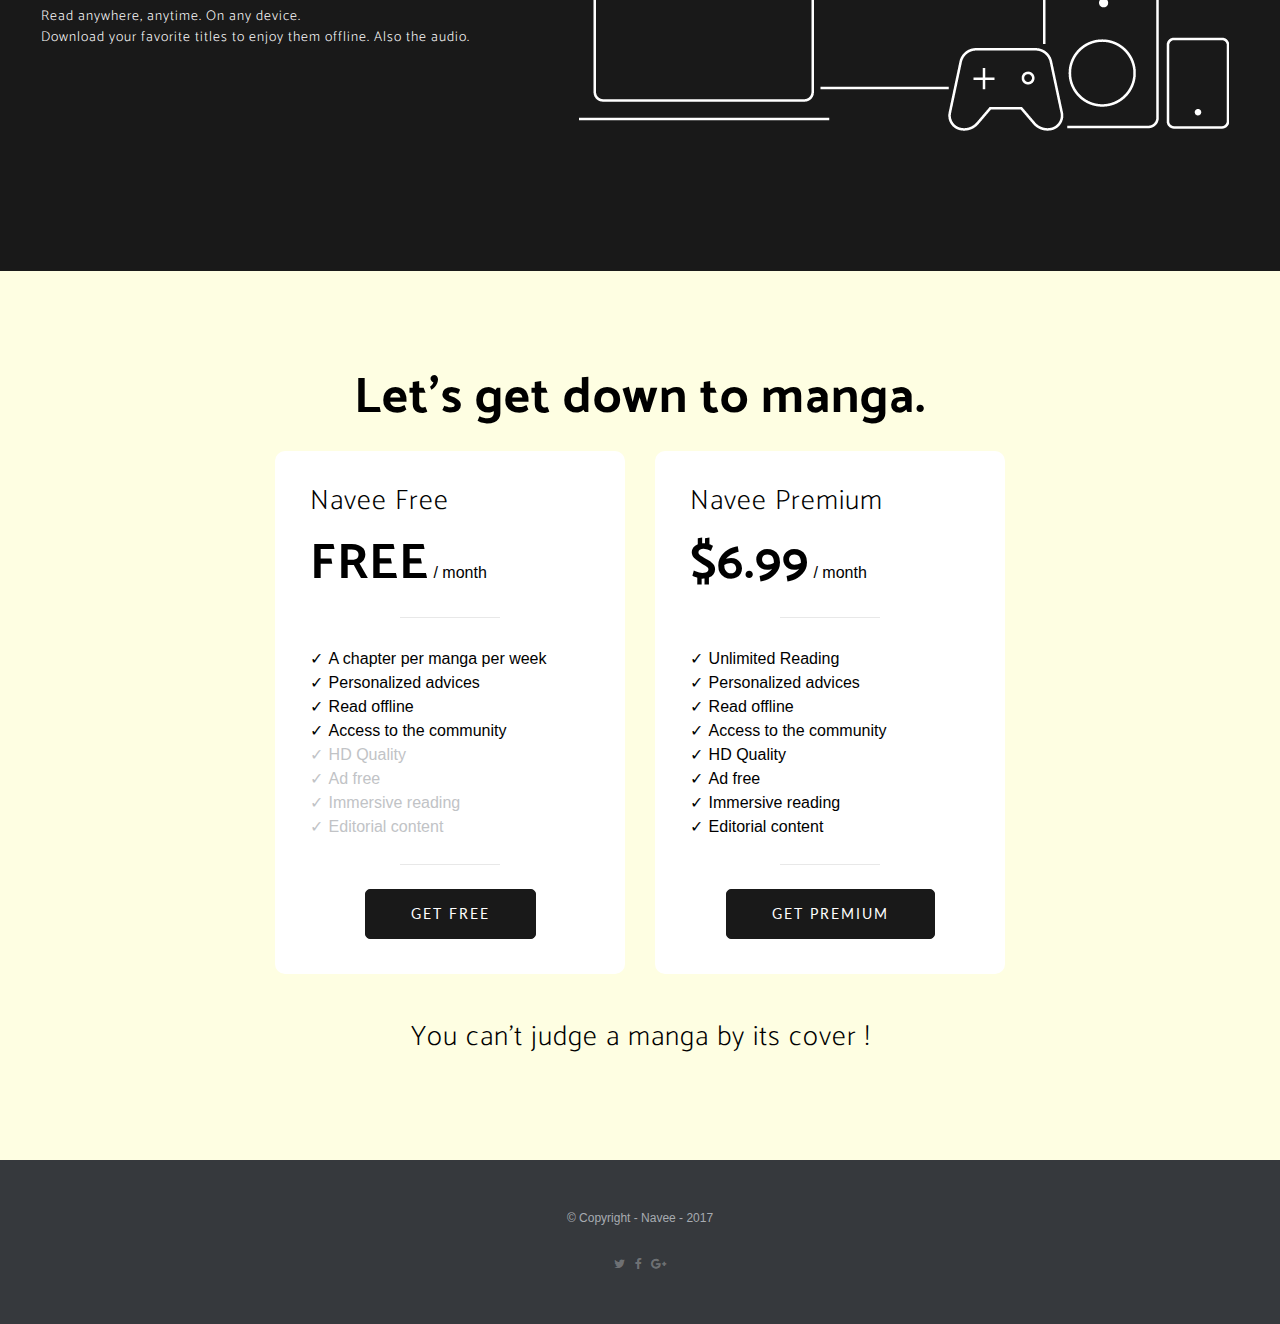
==== commit 7408377d: "Add video" ====
--- a/index.html
+++ b/index.html
@@ -83,7 +83,11 @@
                 <div class="device">
                   <div class="screen">
                     <!-- Demo image for screen mockup, you can put an image here, some HTML, an animation, video, or anything else! -->
-                    <img src="img/CARRE_NAVEE.png" class="img-fluid img-Mangas" alt="">
+                    <!--<img src="img/CARRE_NAVEE.png" class="img-fluid img-Mangas" alt="">-->
+                    <video width="100%" height="100%" autoplay loop>
+					  <source src="img/TEST-01.mp4" type="video/mp4">
+					  Your browser does not support the video tag.
+					</video>
                   </div>
                   <div class="button">
                     <!-- You can hook the "home button" to some JavaScript events or just remove it -->
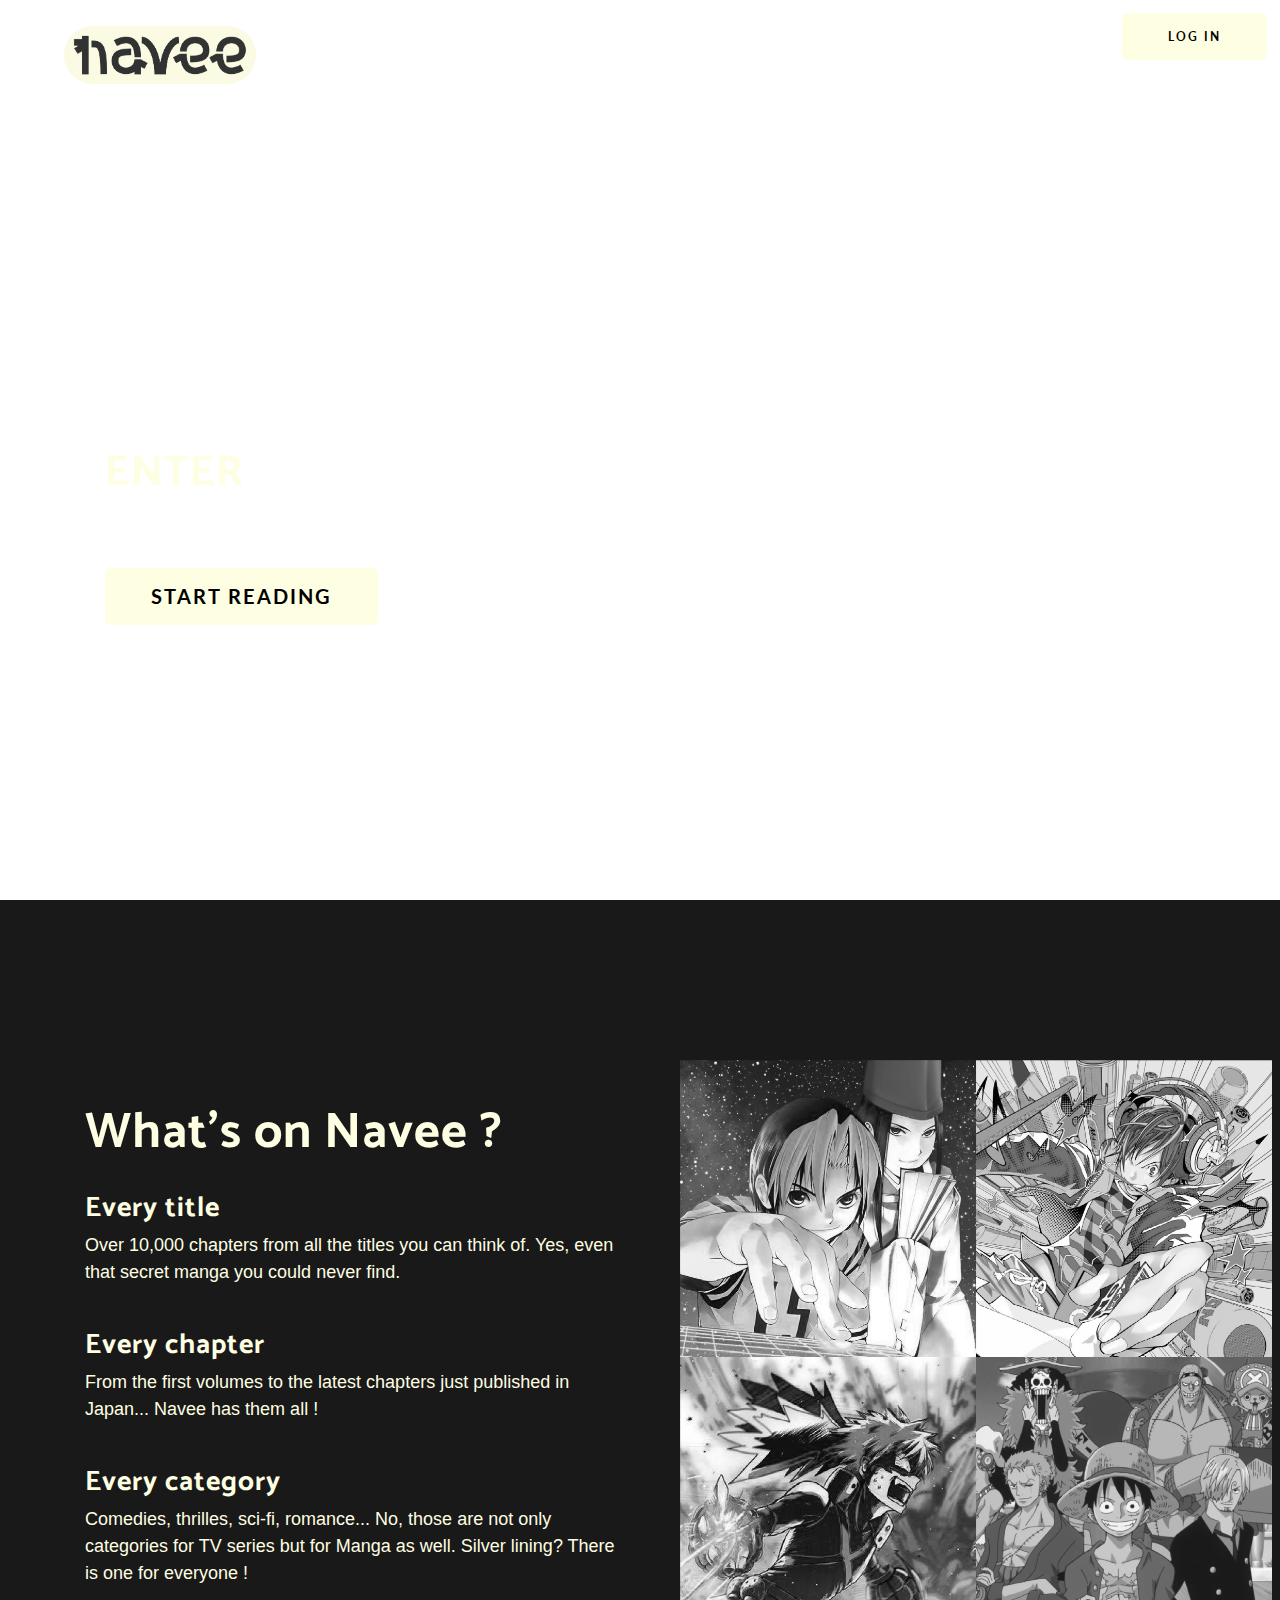
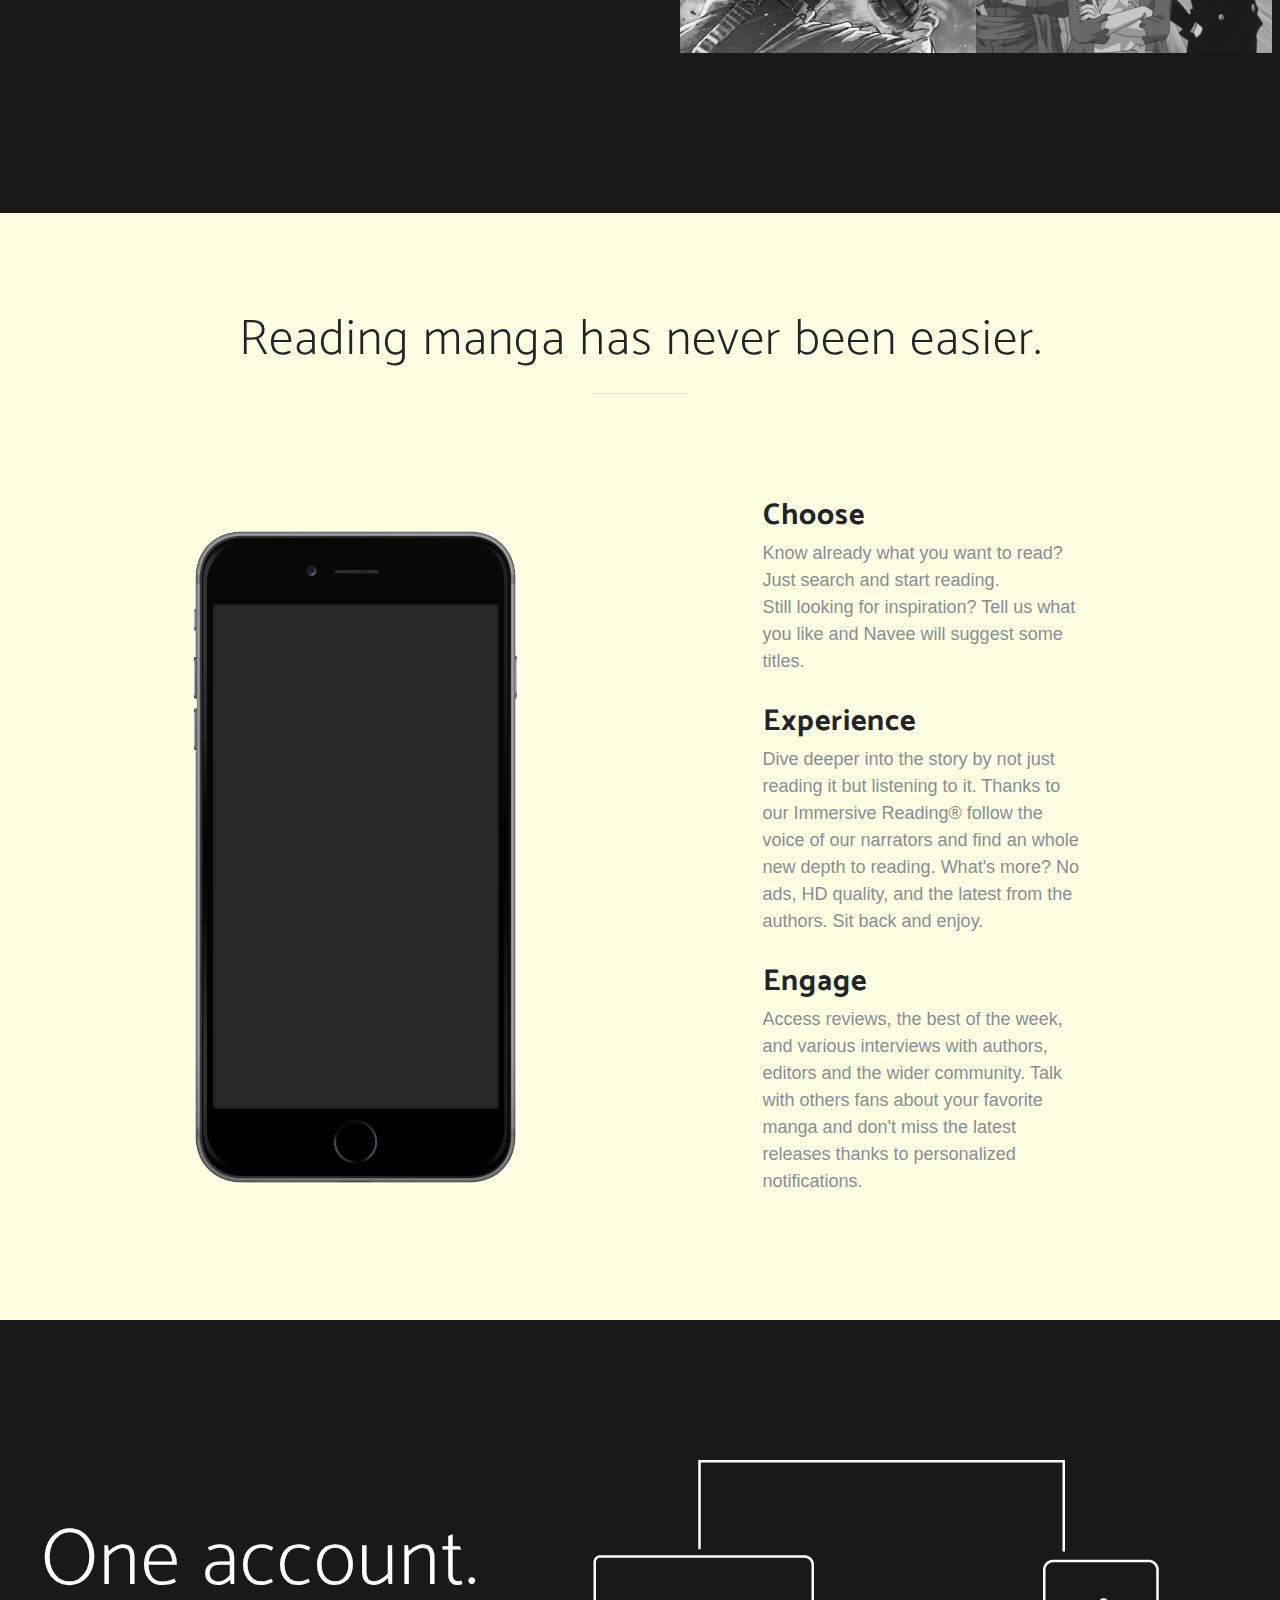
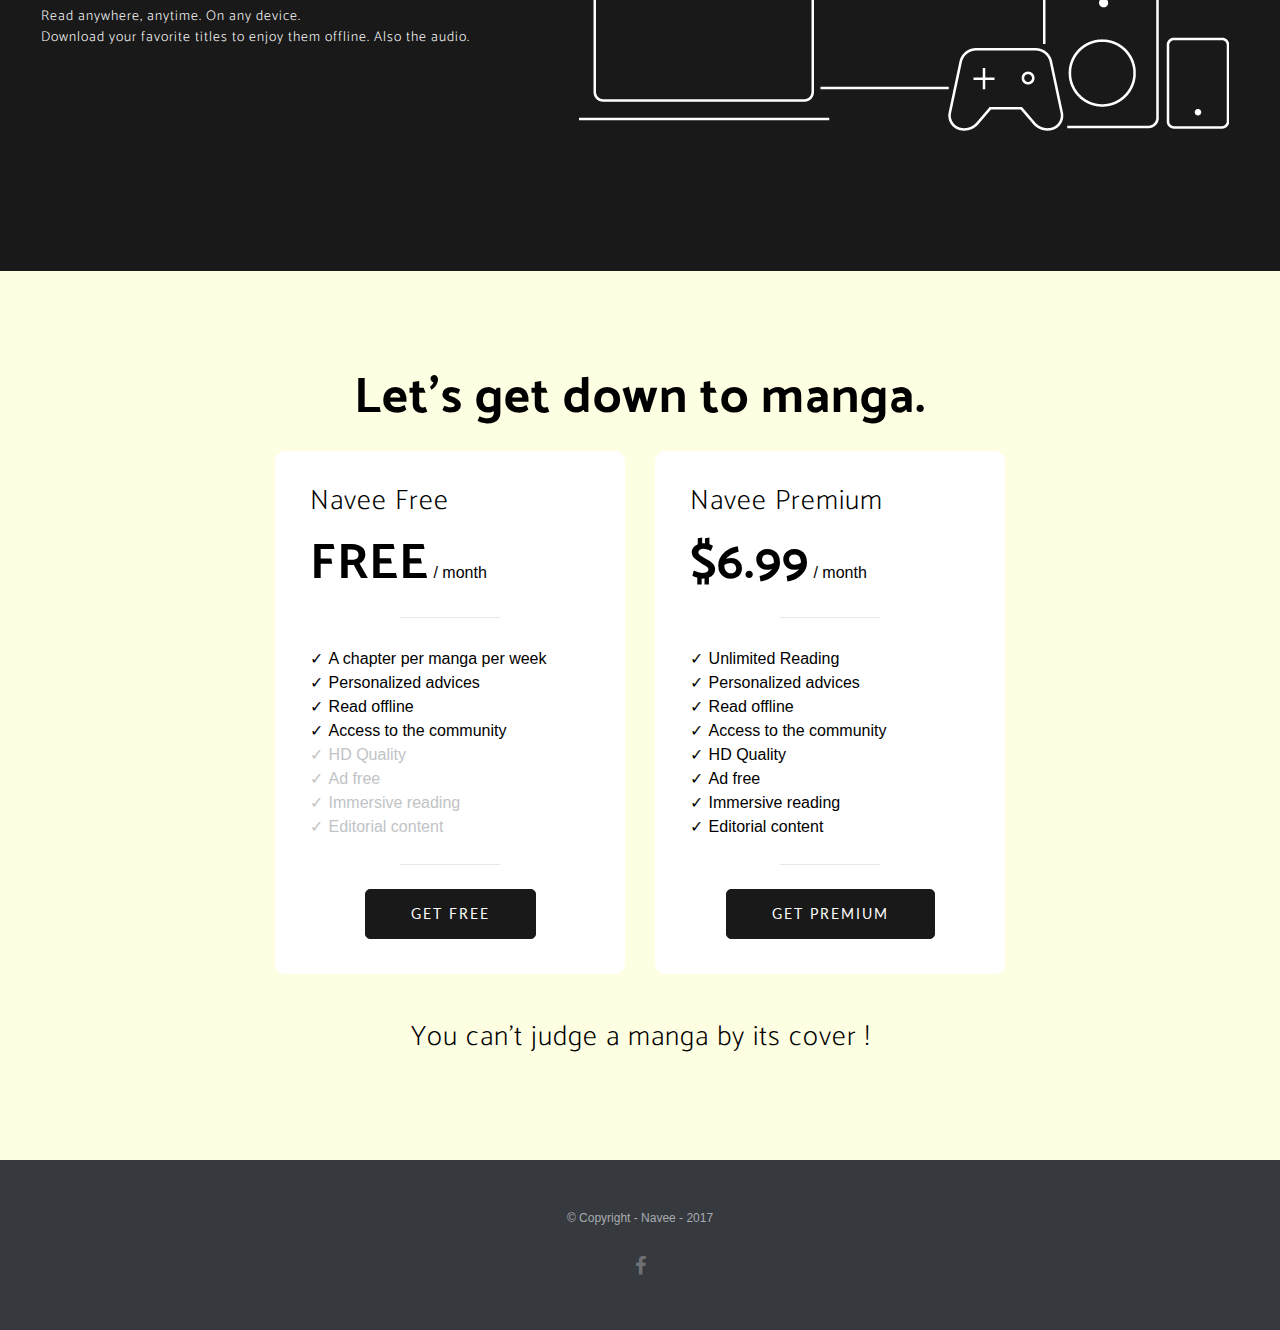
==== commit c24d06c3: "Update files" ====
--- a/index.html
+++ b/index.html
@@ -79,7 +79,7 @@
         <div class="row">
           <div class="col-lg-6 my-auto">
             <div class="device-container">
-              <div class="device-mockup iphone6_plus portrait white">
+              <div class="device-mockup iphone6_plus portrait">
                 <div class="device">
                   <div class="screen">
                     <!-- Demo image for screen mockup, you can put an image here, some HTML, an animation, video, or anything else! -->
@@ -197,21 +197,21 @@
       </div>
       <div class="container" id="footer2">
       	<ul class="list-inline list-social">
-          <li class="list-inline-item social-twitter">
+          <!--<li class="list-inline-item social-twitter">
             <a href="#">
               <i class="fa fa-twitter"></i>
             </a>
-          </li>
+          </li>-->
           <li class="list-inline-item social-facebook">
             <a href="https://www.facebook.com/naveemanga/" target="_blank">
               <i class="fa fa-facebook"></i>
             </a>
           </li>
-          <li class="list-inline-item social-google-plus">
+          <!--<li class="list-inline-item social-google-plus">
             <a href="#">
               <i class="fa fa-google-plus"></i>
             </a>
-          </li>
+          </li>-->
 		  </ul>
       </div>
     </footer>
--- a/css/new-age.min.css
+++ b/css/new-age.min.css
@@ -2,4 +2,4 @@
  * Start Bootstrap - New Age v4.0.0-beta (http://startbootstrap.com/template-overviews/new-age)
  * Copyright 2013-2017 Start Bootstrap
  * Licensed under MIT (https://github.com/BlackrockDigital/startbootstrap-new-age/blob/master/LICENSE)
- */body,html{width:100%;height:100%;}body{font-family: Arial, Helvetica, Verdana, sans-serif;}a{color:#fdcc52;-webkit-transition:all .35s;-moz-transition:all .35s;transition:all .35s}a:focus,a:hover{color:#fcbd20}hr{max-width:100px;margin:25px auto 0;border-width:1px;border-color:rgba(34,34,34,.1)}hr.light{border-color:#fff}h1,h2,h3,h4,h5,h6{font-family:Catamaran,Helvetica,Arial,sans-serif;font-weight:200;letter-spacing:1px}p{font-size:18px;line-height:1.5;margin-bottom:20px}section{padding:100px 0}section h2{font-size:50px}#mainNav{border-color:rgba(34,34,34,.05);background-color:#fff;-webkit-transition:all .35s;-moz-transition:all .35s;transition:all .35s;font-family:Catamaran,Helvetica,Arial,sans-serif;font-weight:200;letter-spacing:1px}#mainNav .navbar-brand{color:#fdcc52;font-family:Catamaran,Helvetica,Arial,sans-serif;font-weight:200;letter-spacing:1px}#mainNav .navbar-brand:focus,#mainNav .navbar-brand:hover{color:#fcbd20}#mainNav .navbar-toggler{font-size:12px;padding:8px 10px;color:#222}#mainNav .navbar-nav>li>a{font-size:11px;font-family:Lato,Helvetica,Arial,sans-serif;letter-spacing:2px;text-transform:uppercase}#mainNav .navbar-nav>li>a.active{color:#fdcc52!important;background-color:transparent}#mainNav .navbar-nav>li>a.active:hover{background-color:transparent}#mainNav .navbar-nav>li>a,#mainNav .navbar-nav>li>a:focus{color:#222}#mainNav .navbar-nav>li>a:focus:hover,#mainNav .navbar-nav>li>a:hover{color:#fdcc52}@media (min-width:992px){#mainNav{border-color:transparent;background-color:transparent}#mainNav .navbar-brand{color:fade(white,70%)}#mainNav .navbar-brand:focus,#mainNav .navbar-brand:hover{color:#fff}#mainNav .navbar-nav>li>a,#mainNav .navbar-nav>li>a:focus{color:rgba(255,255,255,.7)}#mainNav .navbar-nav>li>a:focus:hover,#mainNav .navbar-nav>li>a:hover{color:#fff}#mainNav.navbar-shrink{border-color:rgba(34,34,34,.1);background-color:#fff}#mainNav.navbar-shrink .navbar-brand{color:#222}#mainNav.navbar-shrink .navbar-brand:focus,#mainNav.navbar-shrink .navbar-brand:hover{color:#fdcc52}#mainNav.navbar-shrink .navbar-nav>li>a,#mainNav.navbar-shrink .navbar-nav>li>a:focus{color:#222}#mainNav.navbar-shrink .navbar-nav>li>a:focus:hover,#mainNav.navbar-shrink .navbar-nav>li>a:hover{color:#fdcc52}}header.masthead{position:relative;width:100%;padding-top:250px;padding-bottom:100px;color:#fff;background:url(../img/COUVERTURE_WEB_NAVEE.png);background-repeat: no-repeat;background-size: cover;}header.masthead .header-content{max-width:500px;margin-bottom:100px;text-align:center}header.masthead .header-content h1{font-size:30px}header.masthead .device-container{max-width:325px;margin-right:auto;margin-left:auto}header.masthead .device-container .screen img{border-radius:3px}@media (min-width:992px){header.masthead{height:100vh;min-height:775px;padding-top:0;padding-bottom:0}header.masthead .header-content{margin-bottom:0;text-align:left}header.masthead .header-content h1{font-size:50px}header.masthead .device-container{max-width:325px}}section.download{position:relative;padding:150px 0}section.download h2{font-size:50px;margin-top:0}section.download .badges .badge-link{display:block;margin-bottom:25px}section.download .badges .badge-link:last-child{margin-bottom:0}section.download .badges .badge-link img{height:60px}@media (min-width:768px){section.download .badges .badge-link{display:inline-block;margin-bottom:0}}@media (min-width:768px){section.download h2{font-size:70px}}section.features .section-heading{margin-bottom:100px}section.features .section-heading h2{margin-top:0}section.features .section-heading p{margin-bottom:0}section.features .device-container,section.features .feature-item{max-width:325px;margin:0 auto}section.features .device-container{margin-bottom:100px}@media (min-width:992px){section.features .device-container{margin-bottom:0}}section.features .feature-item{padding-top:50px;padding-bottom:50px;text-align:center}section.features .feature-item h3{font-size:30px}section.features .feature-item i{font-size:80px;display:block;margin-bottom:15px;background:-webkit-linear-gradient(to left,#7b4397,#dc2430);background:linear-gradient(to left,#7b4397,#dc2430);-webkit-background-clip:text;-webkit-text-fill-color:transparent}section.cta{position:relative;background-color: #191919;);background-position:center;-webkit-background-size:cover;-moz-background-size:cover;-o-background-size:cover;background-size:cover}section.cta .cta-content{position:relative;z-index:1}section.cta .cta-content h2{font-size:50px;max-width:450px;margin-top:0;margin-bottom:25px;color:#fff}@media (min-width:768px){section.cta .cta-content h2{font-size:80px}}section.cta .overlay{position:absolute;top:0;left:0;width:100%;height:100%;}section.contact{text-align:center}section.contact h2{margin-top:0;margin-bottom:25px}section.contact h2 i{color:#dd4b39}section.contact ul.list-social{margin-bottom:0}section.contact ul.list-social li a{font-size:40px;line-height:80px;display:block;width:80px;height:80px;color:#fff;border-radius:100%}section.contact ul.list-social li.social-twitter a{background-color:#1da1f2}section.contact ul.list-social li.social-twitter a:hover{background-color:#0d95e8}section.contact ul.list-social li.social-facebook a{background-color:#3b5998}section.contact ul.list-social li.social-facebook a:hover{background-color:#344e86}section.contact ul.list-social li.social-google-plus a{background-color:#dd4b39}section.contact ul.list-social li.social-google-plus a:hover{background-color:#d73925}footer{padding:25px 0;text-align:center;color:#a7abb1;background-color:#36393d;}footer p{font-size:12px;margin:0}footer ul{margin-bottom:0}footer ul li a{font-size:12px;color:rgba(255,255,255,.3)}footer ul li a.active,footer ul li a:active,footer ul li a:focus,footer ul li a:hover{text-decoration:none}.bg-primary{background:#fdcc52;background:-webkit-linear-gradient(#fdcc52,#fdc539);background:linear-gradient(#fdcc52,#fdc539)}.text-primary{color:#fdcc52}.no-gutter>[class*=col-]{padding-right:0;padding-left:0}.btn-outline{color:#fff;border:1px solid;border-color:#fff}.btn-outline.active,.btn-outline:active,.btn-outline:focus,.btn-outline:hover{color:#fff;border-color:#fdcc52;background-color:#fdcc52}.btn{border-radius:300px;font-family:Lato,Helvetica,Arial,sans-serif;letter-spacing:2px;text-transform:uppercase}.btn-xl{font-size:11px;padding:15px 45px}#footer1{display:inline;}#footer2{display:inline;}#contact{background:#FEFEE2!important;color:black;}.emoji{display:inline;width:1em;}#signup{font-weight:bold;background-color:#FEFEE2;border-color: #FEFEE2;font-size: 20px;border-radius: 5px;color:black;}#signin{font-weight:bold;float:right;margin-right: 1%;margin-top:1%;background-color:#FEFEE2;border-color: #FEFEE2;font-size: 12px;border-radius: 5px;color: black;}.img-Mangas{width: 120%;padding: 10px;}device-container h3{font-weight: bold;}.button-SignUp:hover{background-color: #f10000;border-color: #f10000;}.forfait{background-color: white;color: black;padding: 10%;border-radius: 10px;text-align: left;}.forfait:hover{margin-top: -2%;margin-left: -1%;box-shadow: 8px 8px 12px #555;}.item-disabled{color:#c1c3c6;}.getnavee{background-color:#191919;border-color: #191919;font-size: 14px;border-radius: 5px;}.list-forfait li:before{content: "✓";margin-right: 2%;}@media (max-width: 991px){.col-lg-4 {padding-top:40px;}}@media (max-width: 991px){#signin {position: absolute;top:0;right:0;}}#logo{width: 15%;margin-left: 5%;margin-top: 2%;border-radius: 30px;}@media (max-width: 991px){#logo {position:absolute;left: 0;top: 0;width: 35%;border-radius: 15px;}}#download{background:#191919!important;color:#FEFEE2}#features{background:#FEFEE2;}.div-login{background-color:#FEFEE2;color: black;padding: 20px 0px;border-radius: 10px;}.div-login label{font-size: 20px;}.login_sheet{background: url(../img/akira.jpg)!important;}.newcomer_sheet{background-color:black;background: url("../img/One Piece.png")!important;}.login_sheet,.newcomer_sheet{background-position: center!important;background-repeat: no-repeat!important;background-size: auto;background-size: cover!important;}.div-chatbot{color: black;padding: 20px 0px;border-radius: 10px;}+ */body,html{width:100%;height:100%;}body{font-family: Arial, Helvetica, Verdana, sans-serif;}a{color:#fdcc52;-webkit-transition:all .35s;-moz-transition:all .35s;transition:all .35s}a:focus,a:hover{color:#fcbd20}hr{max-width:100px;margin:25px auto 0;border-width:1px;border-color:rgba(34,34,34,.1)}hr.light{border-color:#fff}h1,h2,h3,h4,h5,h6{font-family:Catamaran,Helvetica,Arial,sans-serif;font-weight:200;letter-spacing:1px}p{font-size:18px;line-height:1.5;margin-bottom:20px}section{padding:100px 0}section h2{font-size:50px}#mainNav{border-color:rgba(34,34,34,.05);background-color:#fff;-webkit-transition:all .35s;-moz-transition:all .35s;transition:all .35s;font-family:Catamaran,Helvetica,Arial,sans-serif;font-weight:200;letter-spacing:1px}#mainNav .navbar-brand{color:#fdcc52;font-family:Catamaran,Helvetica,Arial,sans-serif;font-weight:200;letter-spacing:1px}#mainNav .navbar-brand:focus,#mainNav .navbar-brand:hover{color:#fcbd20}#mainNav .navbar-toggler{font-size:12px;padding:8px 10px;color:#222}#mainNav .navbar-nav>li>a{font-size:11px;font-family:Lato,Helvetica,Arial,sans-serif;letter-spacing:2px;text-transform:uppercase}#mainNav .navbar-nav>li>a.active{color:#fdcc52!important;background-color:transparent}#mainNav .navbar-nav>li>a.active:hover{background-color:transparent}#mainNav .navbar-nav>li>a,#mainNav .navbar-nav>li>a:focus{color:#222}#mainNav .navbar-nav>li>a:focus:hover,#mainNav .navbar-nav>li>a:hover{color:#fdcc52}@media (min-width:992px){#mainNav{border-color:transparent;background-color:transparent}#mainNav .navbar-brand{color:fade(white,70%)}#mainNav .navbar-brand:focus,#mainNav .navbar-brand:hover{color:#fff}#mainNav .navbar-nav>li>a,#mainNav .navbar-nav>li>a:focus{color:rgba(255,255,255,.7)}#mainNav .navbar-nav>li>a:focus:hover,#mainNav .navbar-nav>li>a:hover{color:#fff}#mainNav.navbar-shrink{border-color:rgba(34,34,34,.1);background-color:#fff}#mainNav.navbar-shrink .navbar-brand{color:#222}#mainNav.navbar-shrink .navbar-brand:focus,#mainNav.navbar-shrink .navbar-brand:hover{color:#fdcc52}#mainNav.navbar-shrink .navbar-nav>li>a,#mainNav.navbar-shrink .navbar-nav>li>a:focus{color:#222}#mainNav.navbar-shrink .navbar-nav>li>a:focus:hover,#mainNav.navbar-shrink .navbar-nav>li>a:hover{color:#fdcc52}}header.masthead{position:relative;width:100%;padding-top:250px;padding-bottom:100px;color:#fff;background:url(../img/COUVERTURE_WEB_NAVEE.png);background-repeat: no-repeat;background-size: cover;}header.masthead .header-content{max-width:500px;margin-bottom:100px;text-align:center}header.masthead .header-content h1{font-size:30px}header.masthead .device-container{max-width:325px;margin-right:auto;margin-left:auto}header.masthead .device-container .screen img{border-radius:3px}@media (min-width:992px){header.masthead{height:100vh;min-height:775px;padding-top:0;padding-bottom:0}header.masthead .header-content{margin-bottom:0;text-align:left}header.masthead .header-content h1{font-size:50px}header.masthead .device-container{max-width:325px}}section.download{position:relative;padding:150px 0}section.download h2{font-size:50px;margin-top:0}section.download .badges .badge-link{display:block;margin-bottom:25px}section.download .badges .badge-link:last-child{margin-bottom:0}section.download .badges .badge-link img{height:60px}@media (min-width:768px){section.download .badges .badge-link{display:inline-block;margin-bottom:0}}@media (min-width:768px){section.download h2{font-size:70px}}section.features .section-heading{margin-bottom:100px}section.features .section-heading h2{margin-top:0}section.features .section-heading p{margin-bottom:0}section.features .device-container,section.features .feature-item{max-width:325px;margin:0 auto}section.features .device-container{margin-bottom:100px}@media (min-width:992px){section.features .device-container{margin-bottom:0}}section.features .feature-item{padding-top:50px;padding-bottom:50px;text-align:center}section.features .feature-item h3{font-size:30px}section.features .feature-item i{font-size:80px;display:block;margin-bottom:15px;background:-webkit-linear-gradient(to left,#7b4397,#dc2430);background:linear-gradient(to left,#7b4397,#dc2430);-webkit-background-clip:text;-webkit-text-fill-color:transparent}section.cta{position:relative;background-color: #191919;);background-position:center;-webkit-background-size:cover;-moz-background-size:cover;-o-background-size:cover;background-size:cover}section.cta .cta-content{position:relative;z-index:1}section.cta .cta-content h2{font-size:50px;max-width:450px;margin-top:0;margin-bottom:25px;color:#fff}@media (min-width:768px){section.cta .cta-content h2{font-size:80px}}section.cta .overlay{position:absolute;top:0;left:0;width:100%;height:100%;}section.contact{text-align:center}section.contact h2{margin-top:0;margin-bottom:25px}section.contact h2 i{color:#dd4b39}section.contact ul.list-social{margin-bottom:0}section.contact ul.list-social li a{font-size:40px;line-height:80px;display:block;width:80px;height:80px;color:#fff;border-radius:100%}section.contact ul.list-social li.social-twitter a{background-color:#1da1f2}section.contact ul.list-social li.social-twitter a:hover{background-color:#0d95e8}section.contact ul.list-social li.social-facebook a{background-color:#3b5998}section.contact ul.list-social li.social-facebook a:hover{background-color:#344e86}section.contact ul.list-social li.social-google-plus a{background-color:#dd4b39}section.contact ul.list-social li.social-google-plus a:hover{background-color:#d73925}footer{padding:25px 0;text-align:center;color:#a7abb1;background-color:#36393d;}footer p{font-size:12px;margin:0}footer ul{margin-bottom:0}footer ul li a{font-size:12px;color:rgba(255,255,255,.3)}footer ul li a.active,footer ul li a:active,footer ul li a:focus,footer ul li a:hover{text-decoration:none}.bg-primary{background:#fdcc52;background:-webkit-linear-gradient(#fdcc52,#fdc539);background:linear-gradient(#fdcc52,#fdc539)}.text-primary{color:#fdcc52}.no-gutter>[class*=col-]{padding-right:0;padding-left:0}.btn-outline{color:#fff;border:1px solid;border-color:#fff}.btn-outline.active,.btn-outline:active,.btn-outline:focus,.btn-outline:hover{color:#fff;border-color:#fdcc52;background-color:#fdcc52}.btn{border-radius:300px;font-family:Lato,Helvetica,Arial,sans-serif;letter-spacing:2px;text-transform:uppercase}.btn-xl{font-size:11px;padding:15px 45px}#footer1{display:inline;}#footer2{display:inline;}#contact{background:#FEFEE2!important;color:black;}.emoji{display:inline;width:1em;}#signup{font-weight:bold;background-color:#FEFEE2;border-color: #FEFEE2;font-size: 20px;border-radius: 5px;color:black;}#signin{font-weight:bold;float:right;margin-right: 1%;margin-top:1%;background-color:#FEFEE2;border-color: #FEFEE2;font-size: 12px;border-radius: 5px;color: black;}.img-Mangas{width: 120%;padding: 10px;}device-container h3{font-weight: bold;}.button-SignUp:hover{background-color: #f10000;border-color: #f10000;}.forfait{background-color: white;color: black;padding: 10%;border-radius: 10px;text-align: left;}.forfait:hover{margin-top: -2%;margin-left: -1%;box-shadow: 8px 8px 12px #555;}.item-disabled{color:#c1c3c6;}.getnavee{background-color:#191919;border-color: #191919;font-size: 14px;border-radius: 5px;}.list-forfait li:before{content: "✓";margin-right: 2%;}@media (max-width: 991px){.col-lg-4 {padding-top:40px;}}@media (max-width: 991px){#signin {position: absolute;top:0;right:0;}}#logo{width: 15%;margin-left: 5%;margin-top: 2%;border-radius: 30px;}@media (max-width: 991px){#logo {position:absolute;left: 0;top: 0;width: 35%;border-radius: 15px;}}#download{background:#191919!important;color:#FEFEE2}#features{background:#FEFEE2;}.div-login{background-color:#FEFEE2;color: black;padding: 20px 0px;border-radius: 10px;max-height: 80vh;overflow: auto;}.div-login label{font-size: 20px;}.login_sheet{background: url(../img/akira.jpg)!important;}.newcomer_sheet{background-color:black;background: url("../img/One Piece.png")!important;}.login_sheet,.newcomer_sheet{background-position: center!important;background-repeat: no-repeat!important;background-size: auto;background-size: cover!important;}.div-chatbot{max-height: 80vh;color: black;padding: 20px 0px;border-radius: 10px;}#footer2 a{font-size: 20px;}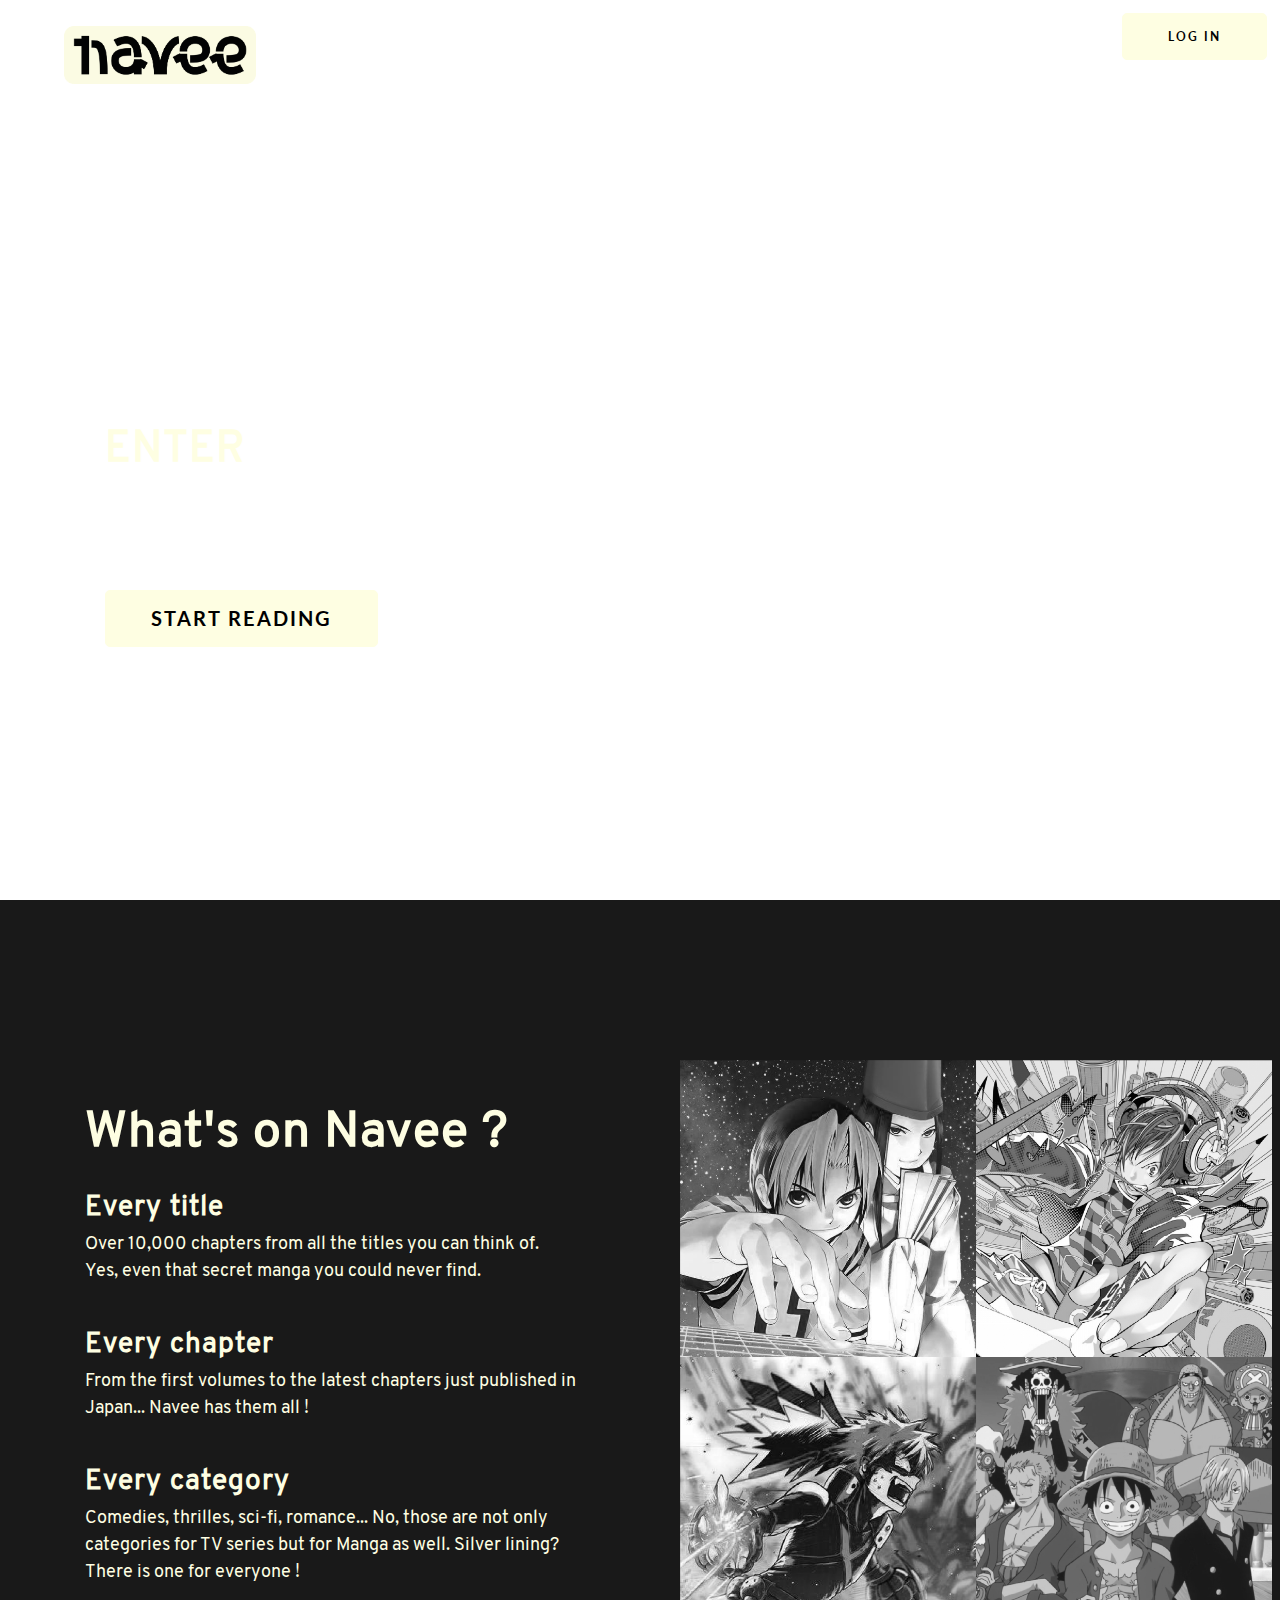
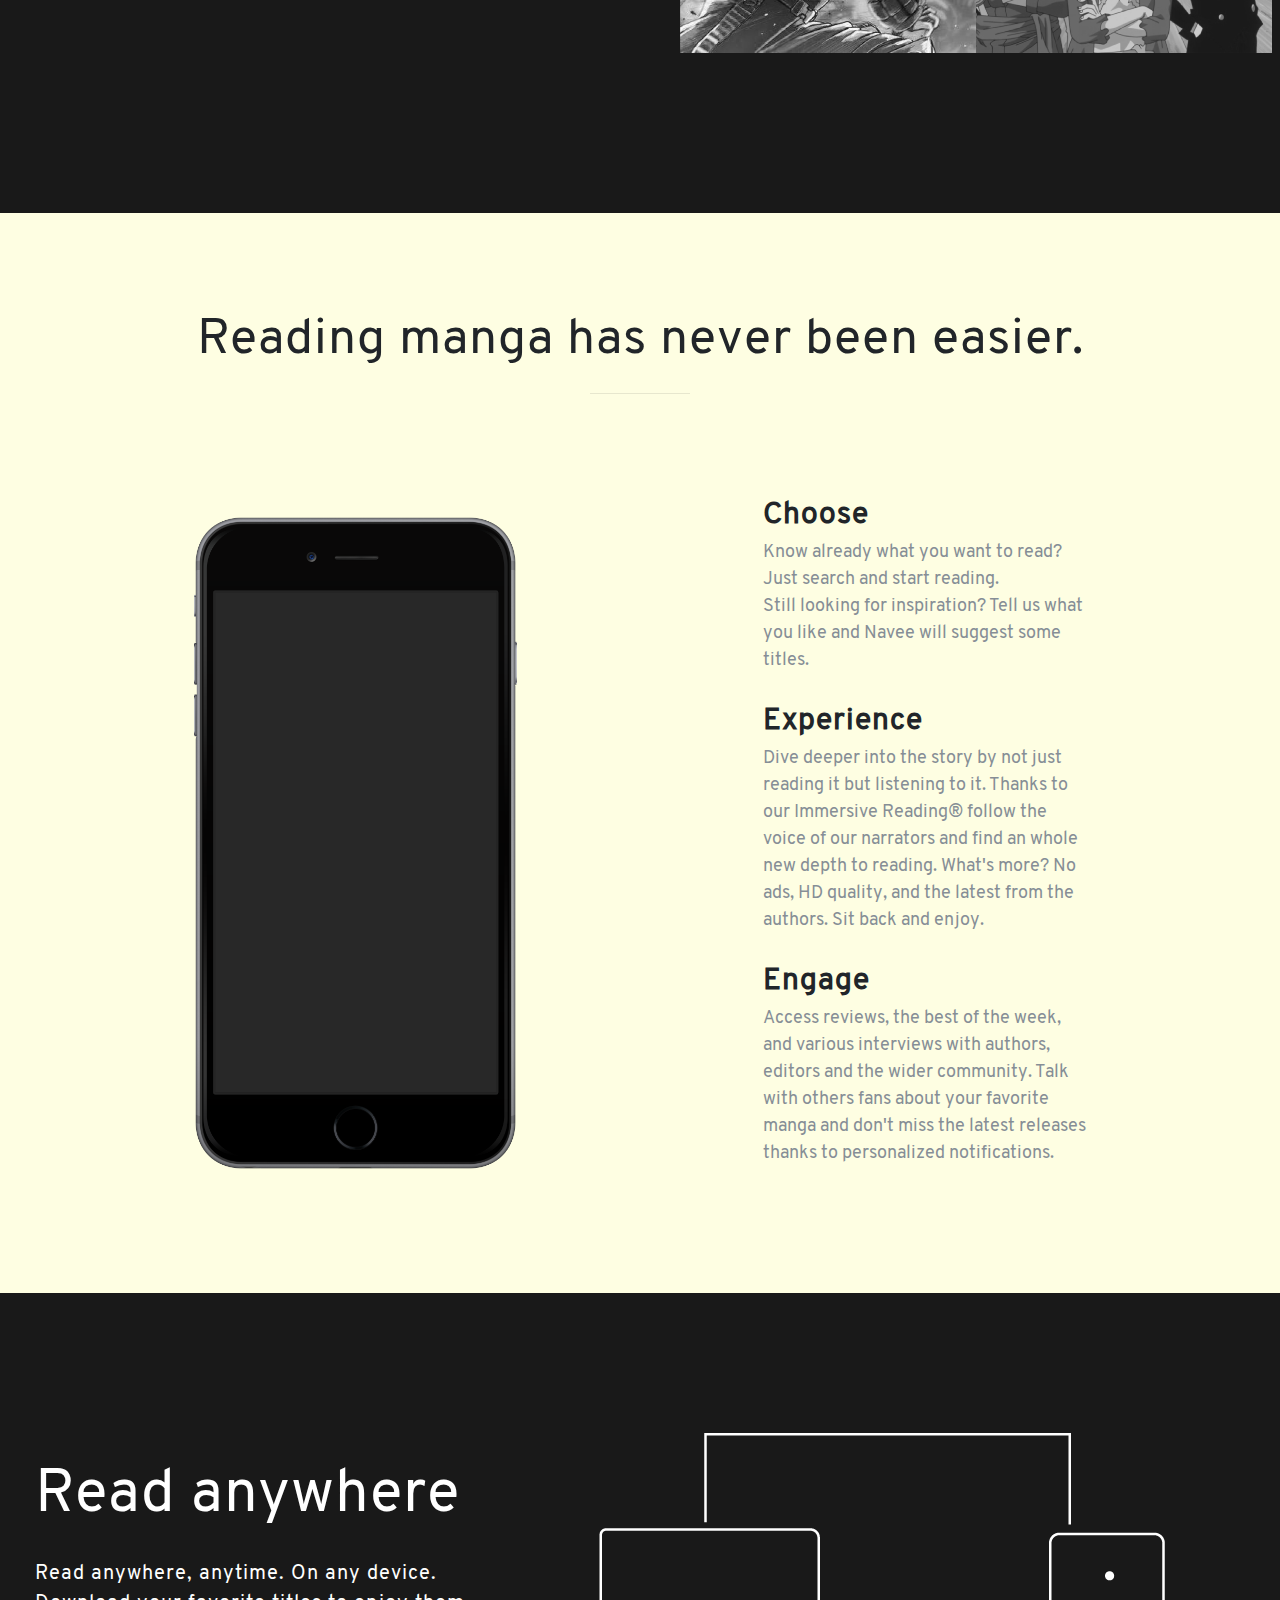
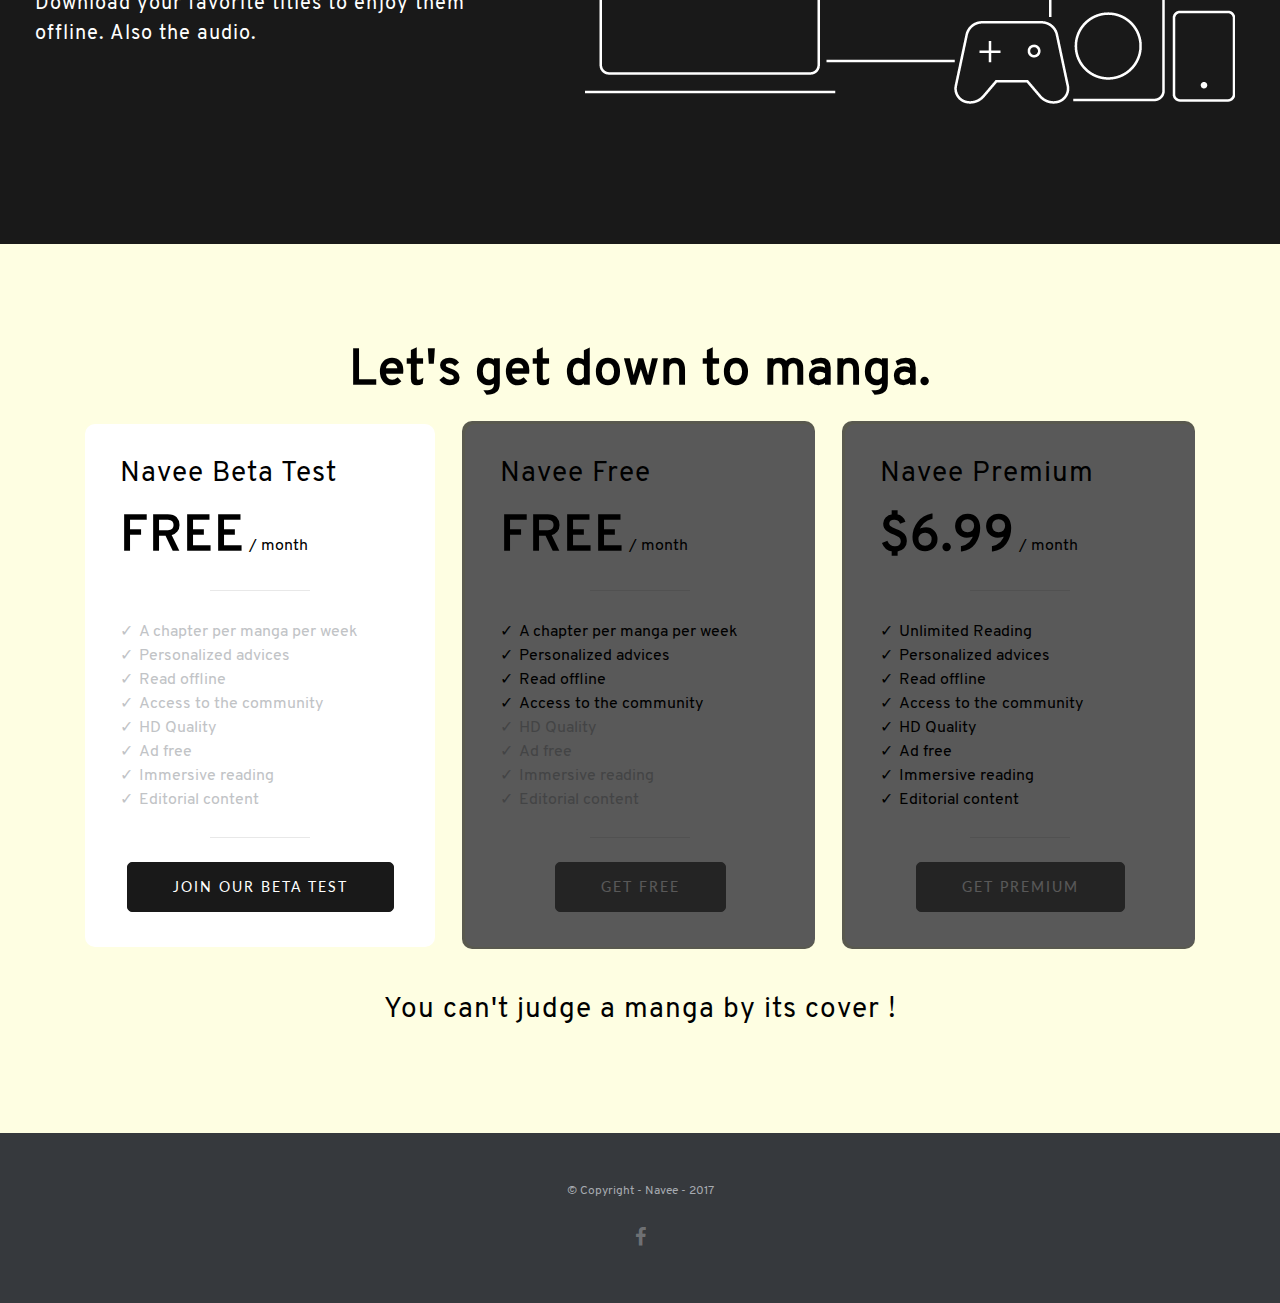
==== commit 7a78df58: "Update files" ====
--- a/index.html
+++ b/index.html
@@ -27,11 +27,10 @@
     <link href="css/new-age.min.css" rel="stylesheet">
 
   </head>
-
   <body id="page-top">
 
     <header class="masthead">
-  	  <img alt="" src="img/LOGO_NAVEE.jpg" id="logo">
+  	  <img alt="" src="img/LOGO_NAVEE.png" id="logo">
    	  <a href="signin.html" class="btn btn-outline btn-xl js-scroll-trigger" id="signin">LOG IN</a>
       <div class="container h-100">
         <div class="row h-100">
@@ -39,7 +38,7 @@
             <div class="header-content mx-auto">
               <h1 class="mb-4"><span style="font-weight: bold;font-size: 43px;"><span style="color: #FEFEE2">ENTER</span> A NEW WORLD</span>
               <p style="font-size: 30px;">The ultimate manga reading platform</p></h1>
-              <a href="signup.html" class="btn btn-outline btn-xl js-scroll-trigger" id="signup">START READING</a>
+              <a href="#contact" class="btn btn-outline btn-xl js-scroll-trigger" id="signup">START READING</a>
             </div>
           </div>
         </div>
@@ -53,11 +52,12 @@
             <div class="device-container justify-content-center">
               <h2 style="font-weight: bold;font-size: 50px;">What's on Navee ?</h2><br>
               <h3 style="font-weight: bold;">Every title</h3>
-              <p>Over 10,000 chapters from all the titles you can think of. Yes, even that secret manga you could never find.</p><br>
+              <p>Over 10,000 chapters from all the titles you can think of.<br>
+              Yes, even that secret manga you could never find.</p><br>
               <h3 style="font-weight: bold;">Every chapter</h3>
               <p>From the first volumes to the latest chapters just published in Japan... Navee has them all !</p><br>
               <h3 style="font-weight: bold;">Every category</h3>
-              <p>Comedies, thrilles, sci-fi, romance... No, those are not only categories for TV series but for Manga as well. Silver lining? There is one for everyone !</p>
+              <p>Comedies, thrilles, sci-fi, romance... No, those are not only categories for TV series but for Manga as well. Silver lining?<br>There is one for everyone !</p>
             </div>
           </div>
           <div class="col-lg-6 my-auto">
@@ -84,7 +84,7 @@
                   <div class="screen">
                     <!-- Demo image for screen mockup, you can put an image here, some HTML, an animation, video, or anything else! -->
                     <!--<img src="img/CARRE_NAVEE.png" class="img-fluid img-Mangas" alt="">-->
-                    <video width="100%" height="100%" autoplay loop>
+                    <video width="100%" height="100%" id="iVideo" autoplay loop>
 					  <source src="img/TEST-01.mp4" type="video/mp4">
 					  Your browser does not support the video tag.
 					</video>
@@ -120,8 +120,13 @@
         <div class="row justify-content-center">
 		   <div class="col-lg- my-auto" style="padding: 30px;">
 			<div class="container">
-			  <h2>One account.<br>
+			  <!--<h2 style="font-size: 70px;">One account.<br>
 			  <p style="font-size: 14px;">
+			  Read anywhere, anytime. On any device.<br>
+			  Download your favorite titles to enjoy them offline. Also the audio.
+			  </p></h2>-->
+			  <h2 style="font-size: 60px;">Read anywhere<br>
+			  <p style="font-size: 20px;"><br>
 			  Read anywhere, anytime. On any device.<br>
 			  Download your favorite titles to enjoy them offline. Also the audio.
 			  </p></h2>
@@ -141,8 +146,31 @@
       <div class="container">
 		<h2 style="font-weight: bold;">Let's get down to manga.</h2>
 		<div class="row justify-content-center">
+         <div class="col-lg-4 my-auto">
+            <div class="container forfait forfaithover">
+            <h3>Navee Beta Test<br />
+			<p><h2 style="font-weight: bold;display: inline;">FREE</h2> / month
+            </p></h3>
+            <hr><br>
+            <ul class="list-unstyled list-forfait" style="margin-top: 2%;">
+            	<li class="item-disabled">A chapter per manga per week</li>
+            	<li class="item-disabled">Personalized advices</li>
+            	<li class="item-disabled">Read offline</li>
+            	<li class="item-disabled">Access to the community</li>
+            	<li class="item-disabled">HD Quality</li>
+            	<li class="item-disabled">Ad free</li>
+            	<li class="item-disabled">Immersive reading</li>
+            	<li class="item-disabled">Editorial content</li>
+            </ul>
+            <hr><br>
+			<div class="text-center">
+            <a href="joinbeta.html" class="btn btn-outline btn-xl js-scroll-trigger getnavee">Join our beta test</a>
+			</div>
+            </div>
+          </div>
           <div class="col-lg-4 my-auto">
             <div class="container forfait">
+            <div class="filtresoon"><p></p></div>
             <h3>Navee Free<br />
 			<p><h2 style="font-weight: bold;display: inline;">FREE</h2> / month
             </p></h3>
@@ -159,12 +187,13 @@
             </ul>
             <hr><br>
 			<div class="text-center">
-            <a href="signup.html" class="btn btn-outline btn-xl js-scroll-trigger getnavee text-center">Get Free</a>
-			</div>
-            </div>
+            <a href="#contact" class="btn btn-outline btn-xl js-scroll-trigger getnavee disabled">Get Free</a>
+			</div>
+		    </div>
           </div>
           <div class="col-lg-4 my-auto">
             <div class="container forfait">
+            <div class="filtresoon"><p></p></div>
             <h3>Navee Premium<br />
 			<p><h2 style="font-weight: bold;display: inline;">$6.99</h2> / month
             </p></h3>
@@ -181,7 +210,7 @@
             </ul>
             <hr><br>
             <div class="text-center">
-            <a href="signup.html" class="btn btn-outline btn-xl js-scroll-trigger getnavee">Get Premium</a>
+            <a href="#contact" class="btn btn-outline btn-xl js-scroll-trigger getnavee disabled">Get Premium</a>
 			</div>
             </div>
           </div>
--- a/css/new-age.min.css
+++ b/css/new-age.min.css
@@ -2,4 +2,4 @@
  * Start Bootstrap - New Age v4.0.0-beta (http://startbootstrap.com/template-overviews/new-age)
  * Copyright 2013-2017 Start Bootstrap
  * Licensed under MIT (https://github.com/BlackrockDigital/startbootstrap-new-age/blob/master/LICENSE)
- */body,html{width:100%;height:100%;}body{font-family: Arial, Helvetica, Verdana, sans-serif;}a{color:#fdcc52;-webkit-transition:all .35s;-moz-transition:all .35s;transition:all .35s}a:focus,a:hover{color:#fcbd20}hr{max-width:100px;margin:25px auto 0;border-width:1px;border-color:rgba(34,34,34,.1)}hr.light{border-color:#fff}h1,h2,h3,h4,h5,h6{font-family:Catamaran,Helvetica,Arial,sans-serif;font-weight:200;letter-spacing:1px}p{font-size:18px;line-height:1.5;margin-bottom:20px}section{padding:100px 0}section h2{font-size:50px}#mainNav{border-color:rgba(34,34,34,.05);background-color:#fff;-webkit-transition:all .35s;-moz-transition:all .35s;transition:all .35s;font-family:Catamaran,Helvetica,Arial,sans-serif;font-weight:200;letter-spacing:1px}#mainNav .navbar-brand{color:#fdcc52;font-family:Catamaran,Helvetica,Arial,sans-serif;font-weight:200;letter-spacing:1px}#mainNav .navbar-brand:focus,#mainNav .navbar-brand:hover{color:#fcbd20}#mainNav .navbar-toggler{font-size:12px;padding:8px 10px;color:#222}#mainNav .navbar-nav>li>a{font-size:11px;font-family:Lato,Helvetica,Arial,sans-serif;letter-spacing:2px;text-transform:uppercase}#mainNav .navbar-nav>li>a.active{color:#fdcc52!important;background-color:transparent}#mainNav .navbar-nav>li>a.active:hover{background-color:transparent}#mainNav .navbar-nav>li>a,#mainNav .navbar-nav>li>a:focus{color:#222}#mainNav .navbar-nav>li>a:focus:hover,#mainNav .navbar-nav>li>a:hover{color:#fdcc52}@media (min-width:992px){#mainNav{border-color:transparent;background-color:transparent}#mainNav .navbar-brand{color:fade(white,70%)}#mainNav .navbar-brand:focus,#mainNav .navbar-brand:hover{color:#fff}#mainNav .navbar-nav>li>a,#mainNav .navbar-nav>li>a:focus{color:rgba(255,255,255,.7)}#mainNav .navbar-nav>li>a:focus:hover,#mainNav .navbar-nav>li>a:hover{color:#fff}#mainNav.navbar-shrink{border-color:rgba(34,34,34,.1);background-color:#fff}#mainNav.navbar-shrink .navbar-brand{color:#222}#mainNav.navbar-shrink .navbar-brand:focus,#mainNav.navbar-shrink .navbar-brand:hover{color:#fdcc52}#mainNav.navbar-shrink .navbar-nav>li>a,#mainNav.navbar-shrink .navbar-nav>li>a:focus{color:#222}#mainNav.navbar-shrink .navbar-nav>li>a:focus:hover,#mainNav.navbar-shrink .navbar-nav>li>a:hover{color:#fdcc52}}header.masthead{position:relative;width:100%;padding-top:250px;padding-bottom:100px;color:#fff;background:url(../img/COUVERTURE_WEB_NAVEE.png);background-repeat: no-repeat;background-size: cover;}header.masthead .header-content{max-width:500px;margin-bottom:100px;text-align:center}header.masthead .header-content h1{font-size:30px}header.masthead .device-container{max-width:325px;margin-right:auto;margin-left:auto}header.masthead .device-container .screen img{border-radius:3px}@media (min-width:992px){header.masthead{height:100vh;min-height:775px;padding-top:0;padding-bottom:0}header.masthead .header-content{margin-bottom:0;text-align:left}header.masthead .header-content h1{font-size:50px}header.masthead .device-container{max-width:325px}}section.download{position:relative;padding:150px 0}section.download h2{font-size:50px;margin-top:0}section.download .badges .badge-link{display:block;margin-bottom:25px}section.download .badges .badge-link:last-child{margin-bottom:0}section.download .badges .badge-link img{height:60px}@media (min-width:768px){section.download .badges .badge-link{display:inline-block;margin-bottom:0}}@media (min-width:768px){section.download h2{font-size:70px}}section.features .section-heading{margin-bottom:100px}section.features .section-heading h2{margin-top:0}section.features .section-heading p{margin-bottom:0}section.features .device-container,section.features .feature-item{max-width:325px;margin:0 auto}section.features .device-container{margin-bottom:100px}@media (min-width:992px){section.features .device-container{margin-bottom:0}}section.features .feature-item{padding-top:50px;padding-bottom:50px;text-align:center}section.features .feature-item h3{font-size:30px}section.features .feature-item i{font-size:80px;display:block;margin-bottom:15px;background:-webkit-linear-gradient(to left,#7b4397,#dc2430);background:linear-gradient(to left,#7b4397,#dc2430);-webkit-background-clip:text;-webkit-text-fill-color:transparent}section.cta{position:relative;background-color: #191919;);background-position:center;-webkit-background-size:cover;-moz-background-size:cover;-o-background-size:cover;background-size:cover}section.cta .cta-content{position:relative;z-index:1}section.cta .cta-content h2{font-size:50px;max-width:450px;margin-top:0;margin-bottom:25px;color:#fff}@media (min-width:768px){section.cta .cta-content h2{font-size:80px}}section.cta .overlay{position:absolute;top:0;left:0;width:100%;height:100%;}section.contact{text-align:center}section.contact h2{margin-top:0;margin-bottom:25px}section.contact h2 i{color:#dd4b39}section.contact ul.list-social{margin-bottom:0}section.contact ul.list-social li a{font-size:40px;line-height:80px;display:block;width:80px;height:80px;color:#fff;border-radius:100%}section.contact ul.list-social li.social-twitter a{background-color:#1da1f2}section.contact ul.list-social li.social-twitter a:hover{background-color:#0d95e8}section.contact ul.list-social li.social-facebook a{background-color:#3b5998}section.contact ul.list-social li.social-facebook a:hover{background-color:#344e86}section.contact ul.list-social li.social-google-plus a{background-color:#dd4b39}section.contact ul.list-social li.social-google-plus a:hover{background-color:#d73925}footer{padding:25px 0;text-align:center;color:#a7abb1;background-color:#36393d;}footer p{font-size:12px;margin:0}footer ul{margin-bottom:0}footer ul li a{font-size:12px;color:rgba(255,255,255,.3)}footer ul li a.active,footer ul li a:active,footer ul li a:focus,footer ul li a:hover{text-decoration:none}.bg-primary{background:#fdcc52;background:-webkit-linear-gradient(#fdcc52,#fdc539);background:linear-gradient(#fdcc52,#fdc539)}.text-primary{color:#fdcc52}.no-gutter>[class*=col-]{padding-right:0;padding-left:0}.btn-outline{color:#fff;border:1px solid;border-color:#fff}.btn-outline.active,.btn-outline:active,.btn-outline:focus,.btn-outline:hover{color:#fff;border-color:#fdcc52;background-color:#fdcc52}.btn{border-radius:300px;font-family:Lato,Helvetica,Arial,sans-serif;letter-spacing:2px;text-transform:uppercase}.btn-xl{font-size:11px;padding:15px 45px}#footer1{display:inline;}#footer2{display:inline;}#contact{background:#FEFEE2!important;color:black;}.emoji{display:inline;width:1em;}#signup{font-weight:bold;background-color:#FEFEE2;border-color: #FEFEE2;font-size: 20px;border-radius: 5px;color:black;}#signin{font-weight:bold;float:right;margin-right: 1%;margin-top:1%;background-color:#FEFEE2;border-color: #FEFEE2;font-size: 12px;border-radius: 5px;color: black;}.img-Mangas{width: 120%;padding: 10px;}device-container h3{font-weight: bold;}.button-SignUp:hover{background-color: #f10000;border-color: #f10000;}.forfait{background-color: white;color: black;padding: 10%;border-radius: 10px;text-align: left;}.forfait:hover{margin-top: -2%;margin-left: -1%;box-shadow: 8px 8px 12px #555;}.item-disabled{color:#c1c3c6;}.getnavee{background-color:#191919;border-color: #191919;font-size: 14px;border-radius: 5px;}.list-forfait li:before{content: "✓";margin-right: 2%;}@media (max-width: 991px){.col-lg-4 {padding-top:40px;}}@media (max-width: 991px){#signin {position: absolute;top:0;right:0;}}#logo{width: 15%;margin-left: 5%;margin-top: 2%;border-radius: 30px;}@media (max-width: 991px){#logo {position:absolute;left: 0;top: 0;width: 35%;border-radius: 15px;}}#download{background:#191919!important;color:#FEFEE2}#features{background:#FEFEE2;}.div-login{background-color:#FEFEE2;color: black;padding: 20px 0px;border-radius: 10px;max-height: 80vh;overflow: auto;}.div-login label{font-size: 20px;}.login_sheet{background: url(../img/akira.jpg)!important;}.newcomer_sheet{background-color:black;background: url("../img/One Piece.png")!important;}.login_sheet,.newcomer_sheet{background-position: center!important;background-repeat: no-repeat!important;background-size: auto;background-size: cover!important;}.div-chatbot{max-height: 80vh;color: black;padding: 20px 0px;border-radius: 10px;}#footer2 a{font-size: 20px;}+ */body,html{width:100%;height:100%;}@font-face {font-family: "Overpass";src: url('../fonts/Overpass-Regular.ttf');}body{font-family: Overpass, Arial, Helvetica, Verdana, sans-serif;}a{color:#fdcc52;-webkit-transition:all .35s;-moz-transition:all .35s;transition:all .35s}a:focus,a:hover{color:#fcbd20}hr{max-width:100px;margin:25px auto 0;border-width:1px;border-color:rgba(34,34,34,.1)}hr.light{border-color:#fff}h1,h2,h3,h4,h5,h6{font-family:Overpass,Catamaran,Helvetica,Arial,sans-serif;font-weight:200;letter-spacing:1px}p{font-size:18px;line-height:1.5;margin-bottom:20px}section{padding:100px 0}section h2{font-size:50px}#mainNav{border-color:rgba(34,34,34,.05);background-color:#fff;-webkit-transition:all .35s;-moz-transition:all .35s;transition:all .35s;font-family:Overpass,Catamaran,Helvetica,Arial,sans-serif;font-weight:200;letter-spacing:1px}#mainNav .navbar-brand{color:#fdcc52;font-family:Overpass,Catamaran,Helvetica,Arial,sans-serif;font-weight:200;letter-spacing:1px}#mainNav .navbar-brand:focus,#mainNav .navbar-brand:hover{color:#fcbd20}#mainNav .navbar-toggler{font-size:12px;padding:8px 10px;color:#222}#mainNav .navbar-nav>li>a{font-size:11px;font-family:Overpass,Lato,Helvetica,Arial,sans-serif;letter-spacing:2px;text-transform:uppercase}#mainNav .navbar-nav>li>a.active{color:#fdcc52!important;background-color:transparent}#mainNav .navbar-nav>li>a.active:hover{background-color:transparent}#mainNav .navbar-nav>li>a,#mainNav .navbar-nav>li>a:focus{color:#222}#mainNav .navbar-nav>li>a:focus:hover,#mainNav .navbar-nav>li>a:hover{color:#fdcc52}@media (min-width:992px){#mainNav{border-color:transparent;background-color:transparent}#mainNav .navbar-brand{color:fade(white,70%)}#mainNav .navbar-brand:focus,#mainNav .navbar-brand:hover{color:#fff}#mainNav .navbar-nav>li>a,#mainNav .navbar-nav>li>a:focus{color:rgba(255,255,255,.7)}#mainNav .navbar-nav>li>a:focus:hover,#mainNav .navbar-nav>li>a:hover{color:#fff}#mainNav.navbar-shrink{border-color:rgba(34,34,34,.1);background-color:#fff}#mainNav.navbar-shrink .navbar-brand{color:#222}#mainNav.navbar-shrink .navbar-brand:focus,#mainNav.navbar-shrink .navbar-brand:hover{color:#fdcc52}#mainNav.navbar-shrink .navbar-nav>li>a,#mainNav.navbar-shrink .navbar-nav>li>a:focus{color:#222}#mainNav.navbar-shrink .navbar-nav>li>a:focus:hover,#mainNav.navbar-shrink .navbar-nav>li>a:hover{color:#fdcc52}}header.masthead{position:relative;width:100%;padding-top:250px;padding-bottom:100px;color:#fff;background:url(../img/COUVERTURE_WEB_NAVEE.png);background-repeat: no-repeat;background-size: cover;}header.masthead .header-content{max-width:500px;margin-bottom:100px;text-align:center}header.masthead .header-content h1{font-size:30px}header.masthead .device-container{max-width:325px;margin-right:auto;margin-left:auto}header.masthead .device-container .screen img{border-radius:3px}@media (min-width:992px){header.masthead{height:100vh;min-height:775px;padding-top:0;padding-bottom:0}header.masthead .header-content{margin-bottom:0;text-align:left}header.masthead .header-content h1{font-size:50px}header.masthead .device-container{max-width:325px}}section.download{position:relative;padding:150px 0}section.download h2{font-size:50px;margin-top:0}section.download .badges .badge-link{display:block;margin-bottom:25px}section.download .badges .badge-link:last-child{margin-bottom:0}section.download .badges .badge-link img{height:60px}@media (min-width:768px){section.download .badges .badge-link{display:inline-block;margin-bottom:0}}@media (min-width:768px){section.download h2{font-size:70px}}section.features .section-heading{margin-bottom:100px}section.features .section-heading h2{margin-top:0}section.features .section-heading p{margin-bottom:0}section.features .device-container,section.features .feature-item{max-width:325px;margin:0 auto}section.features .device-container{margin-bottom:100px}@media (min-width:992px){section.features .device-container{margin-bottom:0}}section.features .feature-item{padding-top:50px;padding-bottom:50px;text-align:center}section.features .feature-item h3{font-size:30px}section.features .feature-item i{font-size:80px;display:block;margin-bottom:15px;background:-webkit-linear-gradient(to left,#7b4397,#dc2430);background:linear-gradient(to left,#7b4397,#dc2430);-webkit-background-clip:text;-webkit-text-fill-color:transparent}section.cta{position:relative;background-color: #191919;background-position:center;-webkit-background-size:cover;-moz-background-size:cover;-o-background-size:cover;background-size:cover}section.cta .cta-content{position:relative;z-index:1}section.cta .cta-content h2{font-size:50px;max-width:450px;margin-top:0;margin-bottom:25px;color:#fff}@media (min-width:768px){section.cta .cta-content h2{font-size:80px}}section.cta .overlay{position:absolute;top:0;left:0;width:100%;height:100%;}section.contact{text-align:center}section.contact h2{margin-top:0;margin-bottom:25px}section.contact h2 i{color:#dd4b39}section.contact ul.list-social{margin-bottom:0}section.contact ul.list-social li a{font-size:40px;line-height:80px;display:block;width:80px;height:80px;color:#fff;border-radius:100%}section.contact ul.list-social li.social-twitter a{background-color:#1da1f2}section.contact ul.list-social li.social-twitter a:hover{background-color:#0d95e8}section.contact ul.list-social li.social-facebook a{background-color:#3b5998}section.contact ul.list-social li.social-facebook a:hover{background-color:#344e86}section.contact ul.list-social li.social-google-plus a{background-color:#dd4b39}section.contact ul.list-social li.social-google-plus a:hover{background-color:#d73925}footer{padding:25px 0;text-align:center;color:#a7abb1;background-color:#36393d;}footer p{font-size:12px;margin:0}footer ul{margin-bottom:0}footer ul li a{font-size:12px;color:rgba(255,255,255,.3)}footer ul li a.active,footer ul li a:active,footer ul li a:focus,footer ul li a:hover{text-decoration:none}.bg-primary{background:#fdcc52;background:-webkit-linear-gradient(#fdcc52,#fdc539);background:linear-gradient(#fdcc52,#fdc539)}.text-primary{color:#fdcc52}.no-gutter>[class*=col-]{padding-right:0;padding-left:0}.btn-outline{color:#fff;border:1px solid;border-color:#fff}.btn-outline.active,.btn-outline:active,.btn-outline:focus,.btn-outline:hover{color:#fff;border-color:#fdcc52;background-color:#fdcc52}.btn{border-radius:300px;font-family:Lato,Helvetica,Arial,sans-serif;letter-spacing:2px;text-transform:uppercase}.btn-xl{font-size:11px;padding:15px 45px}#footer1{display:inline;}#footer2{display:inline;}#contact{background:#FEFEE2!important;color:black;}.emoji{display:inline;width:1em;}#signup{font-weight:bold;background-color:#FEFEE2;border-color: #FEFEE2;font-size: 20px;border-radius: 5px;color:black;}#signin{font-weight:bold;float:right;margin-right: 1%;margin-top:1%;background-color:#FEFEE2;border-color: #FEFEE2;font-size: 12px;border-radius: 5px;color: black;}.img-Mangas{width: 120%;padding: 10px;}device-container h3{font-weight: bold;}.button-SignUp:hover{background-color: #f10000;border-color: #f10000;}.forfait{background-color: white;color: black;padding: 10%;border-radius: 10px;text-align: left;}.forfaithover:hover{margin-top: -2%;margin-left: -1%;box-shadow: 8px 8px 12px #555;}.item-disabled{color:#c1c3c6;}.getnavee{background-color:#191919;border-color: #191919;font-size: 14px;border-radius: 5px;}.list-forfait li:before{content: "✓";margin-right: 2%;}@media (max-width: 991px){.col-lg-4 {padding-top:40px;}}@media (max-width: 991px){#signin {position: absolute;top:0;right:0;}}#logo{width: 15%;margin-left: 5%;margin-top: 2%;}@media (max-width: 991px){#logo {position:absolute;left: 0;top: 0;width: 35%;}}#download{background:#191919!important;color:#FEFEE2}#features{background:#FEFEE2;}.div-login{background-color:#FEFEE2;color: black;padding: 20px 0px;border-radius: 10px;max-height: 80vh;overflow: auto;}.div-login label{font-size: 20px;}.login_sheet{background: url(../img/akira.jpg)!important;}.newcomer_sheet{background-color:black;background: url("../img/One Piece.png")!important;}.login_sheet,.newcomer_sheet{background-position: center!important;background-repeat: no-repeat!important;background-size: auto;background-size: cover!important;}.div-chatbot{max-height: 80vh;color: black;padding: 20px 0px;border-radius: 10px;}#footer2 a{font-size: 20px;}.filtresoon{position:absolute;width:100%;height:100%;background-color:black; opacity:0.65;z-index:1;filter:alpha(opacity=65);margin: -10%;width: 93%;height: 101%;border-radius: 10px;color: white;text-align: center;}.filtresoon p{margin-top: 70%;font-size: 30px;}